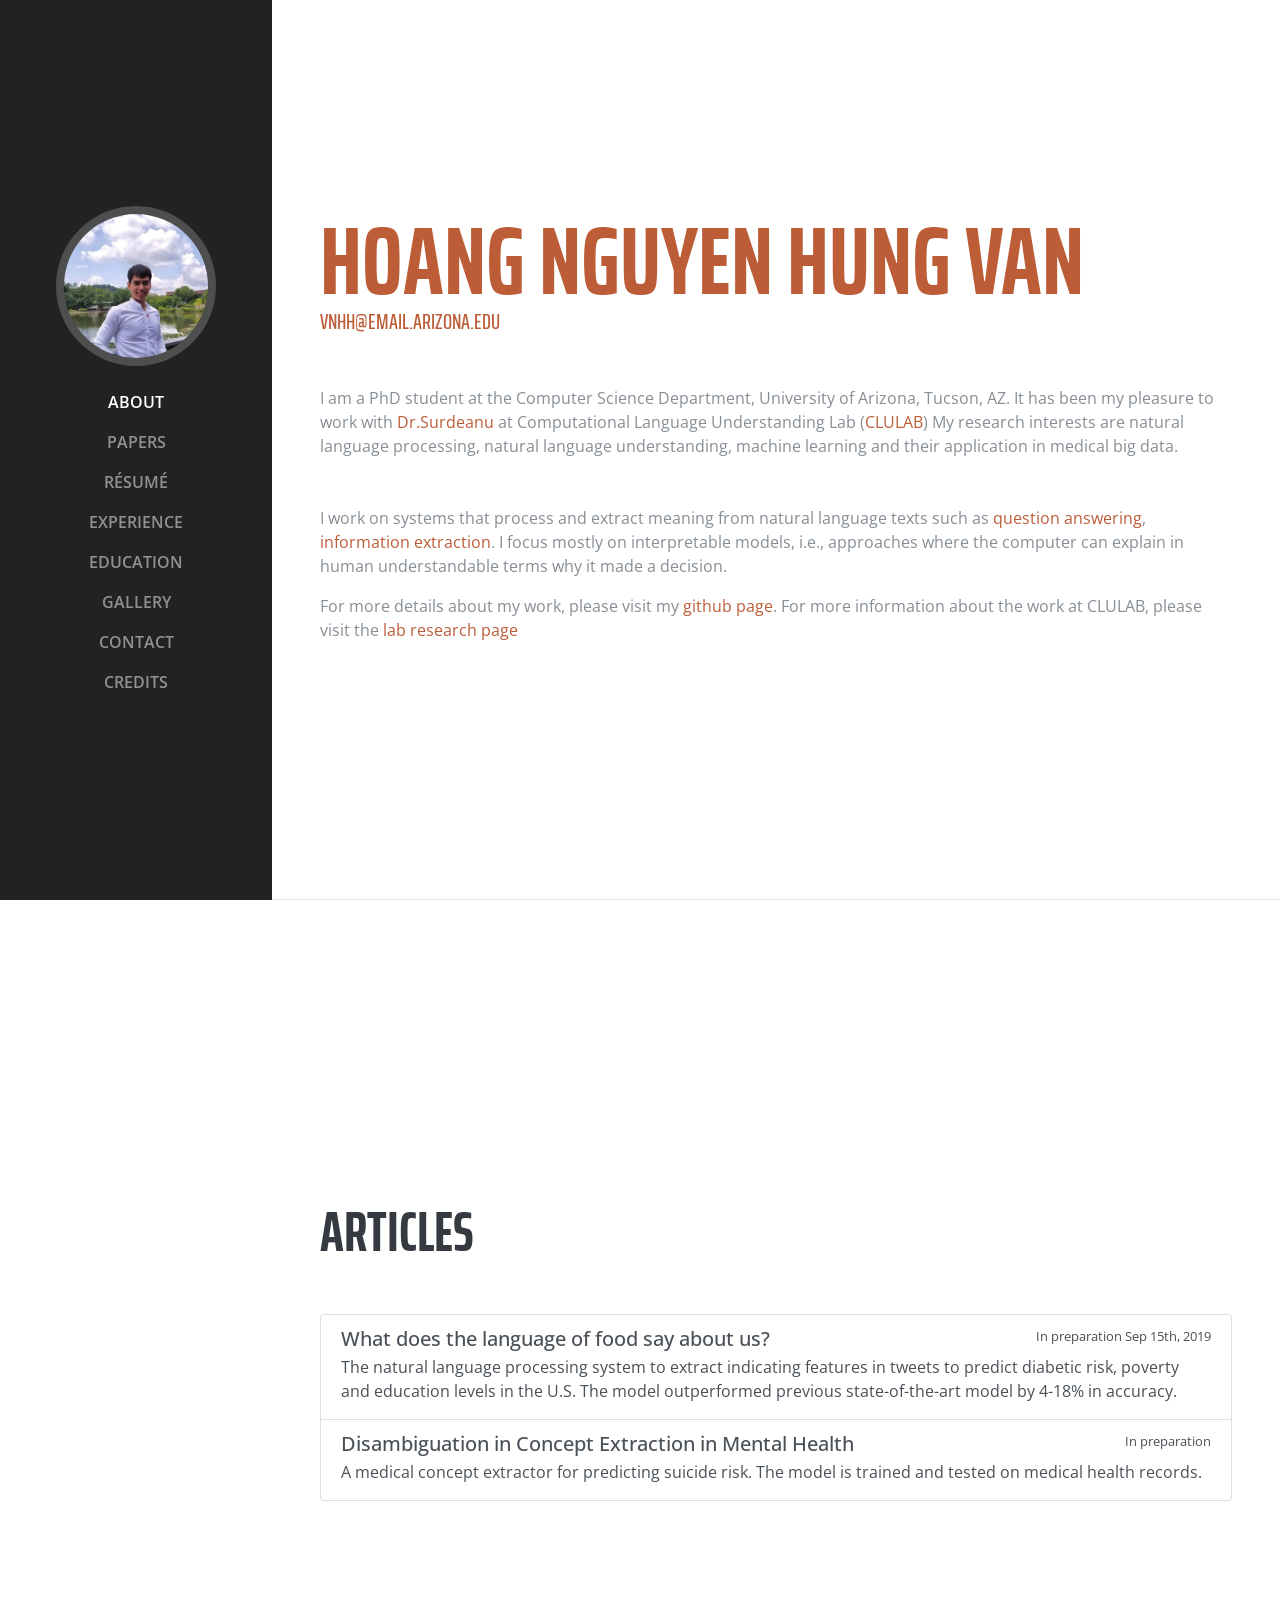
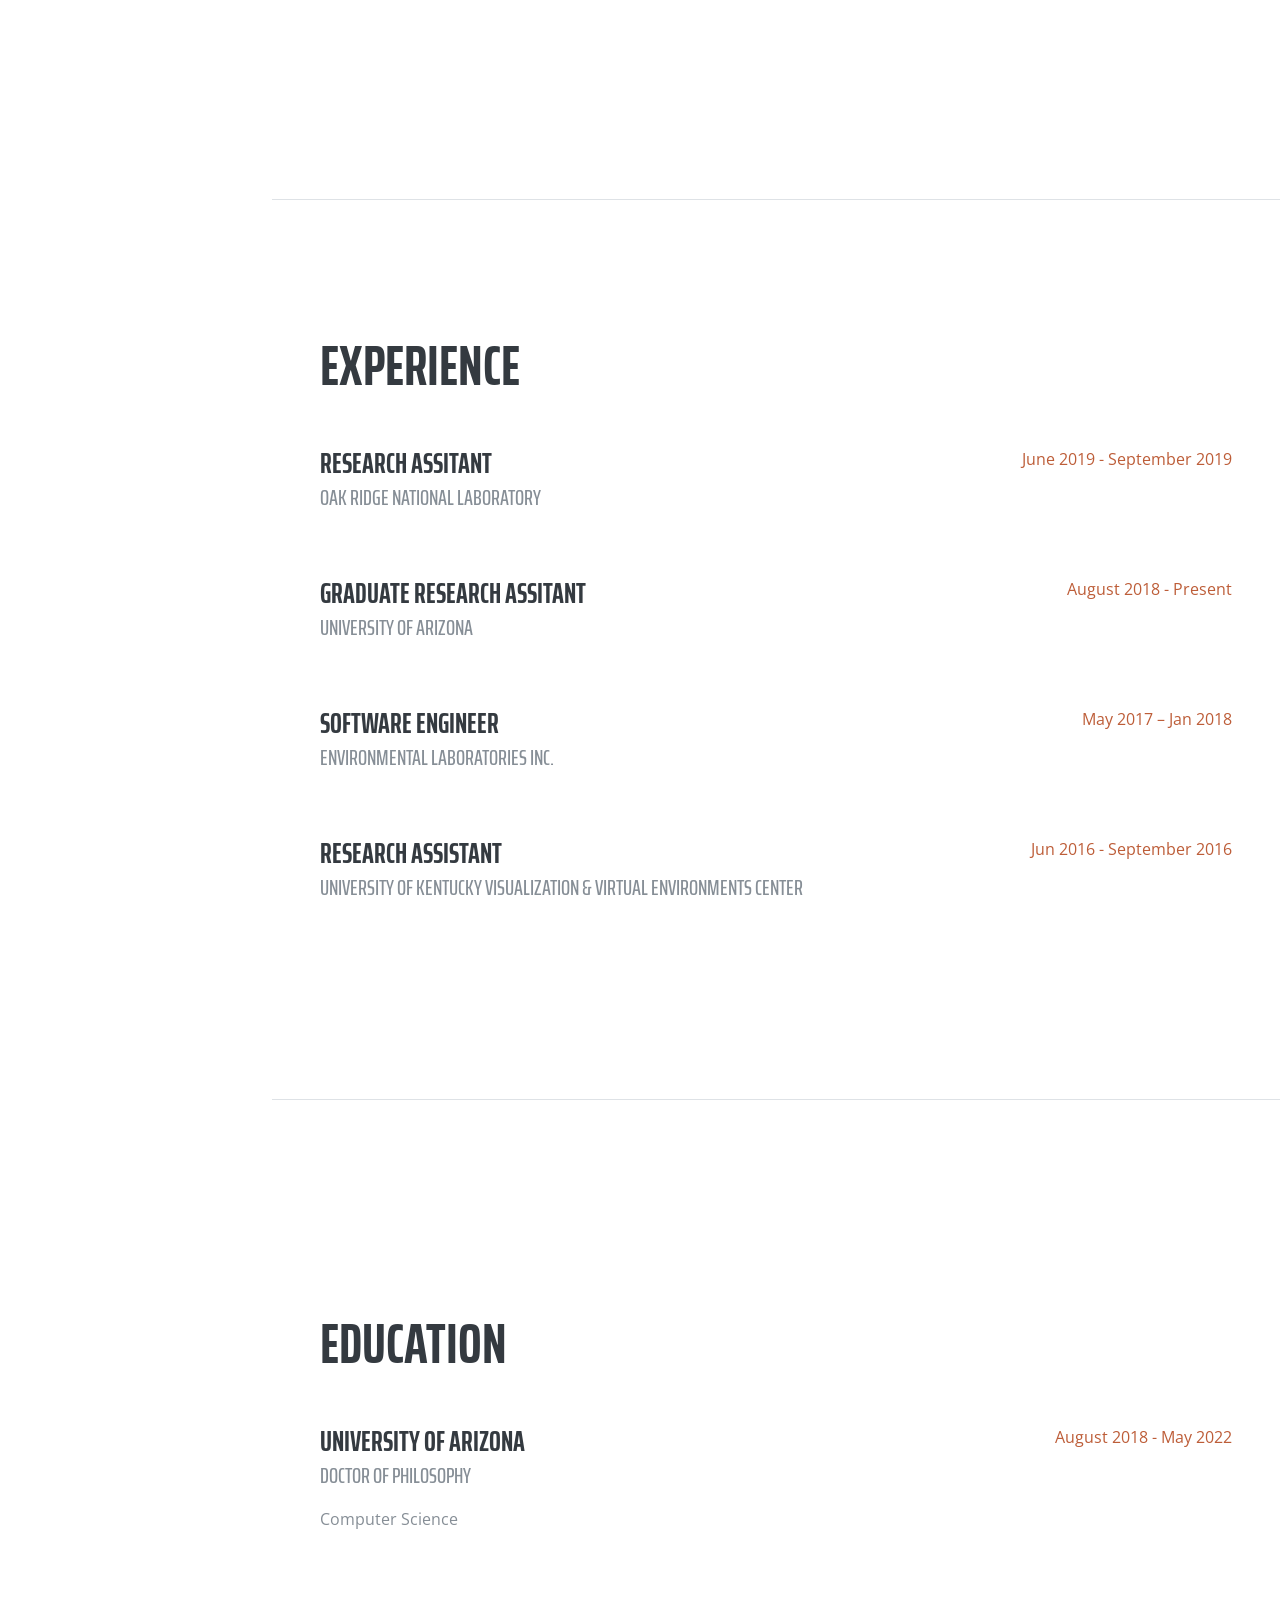
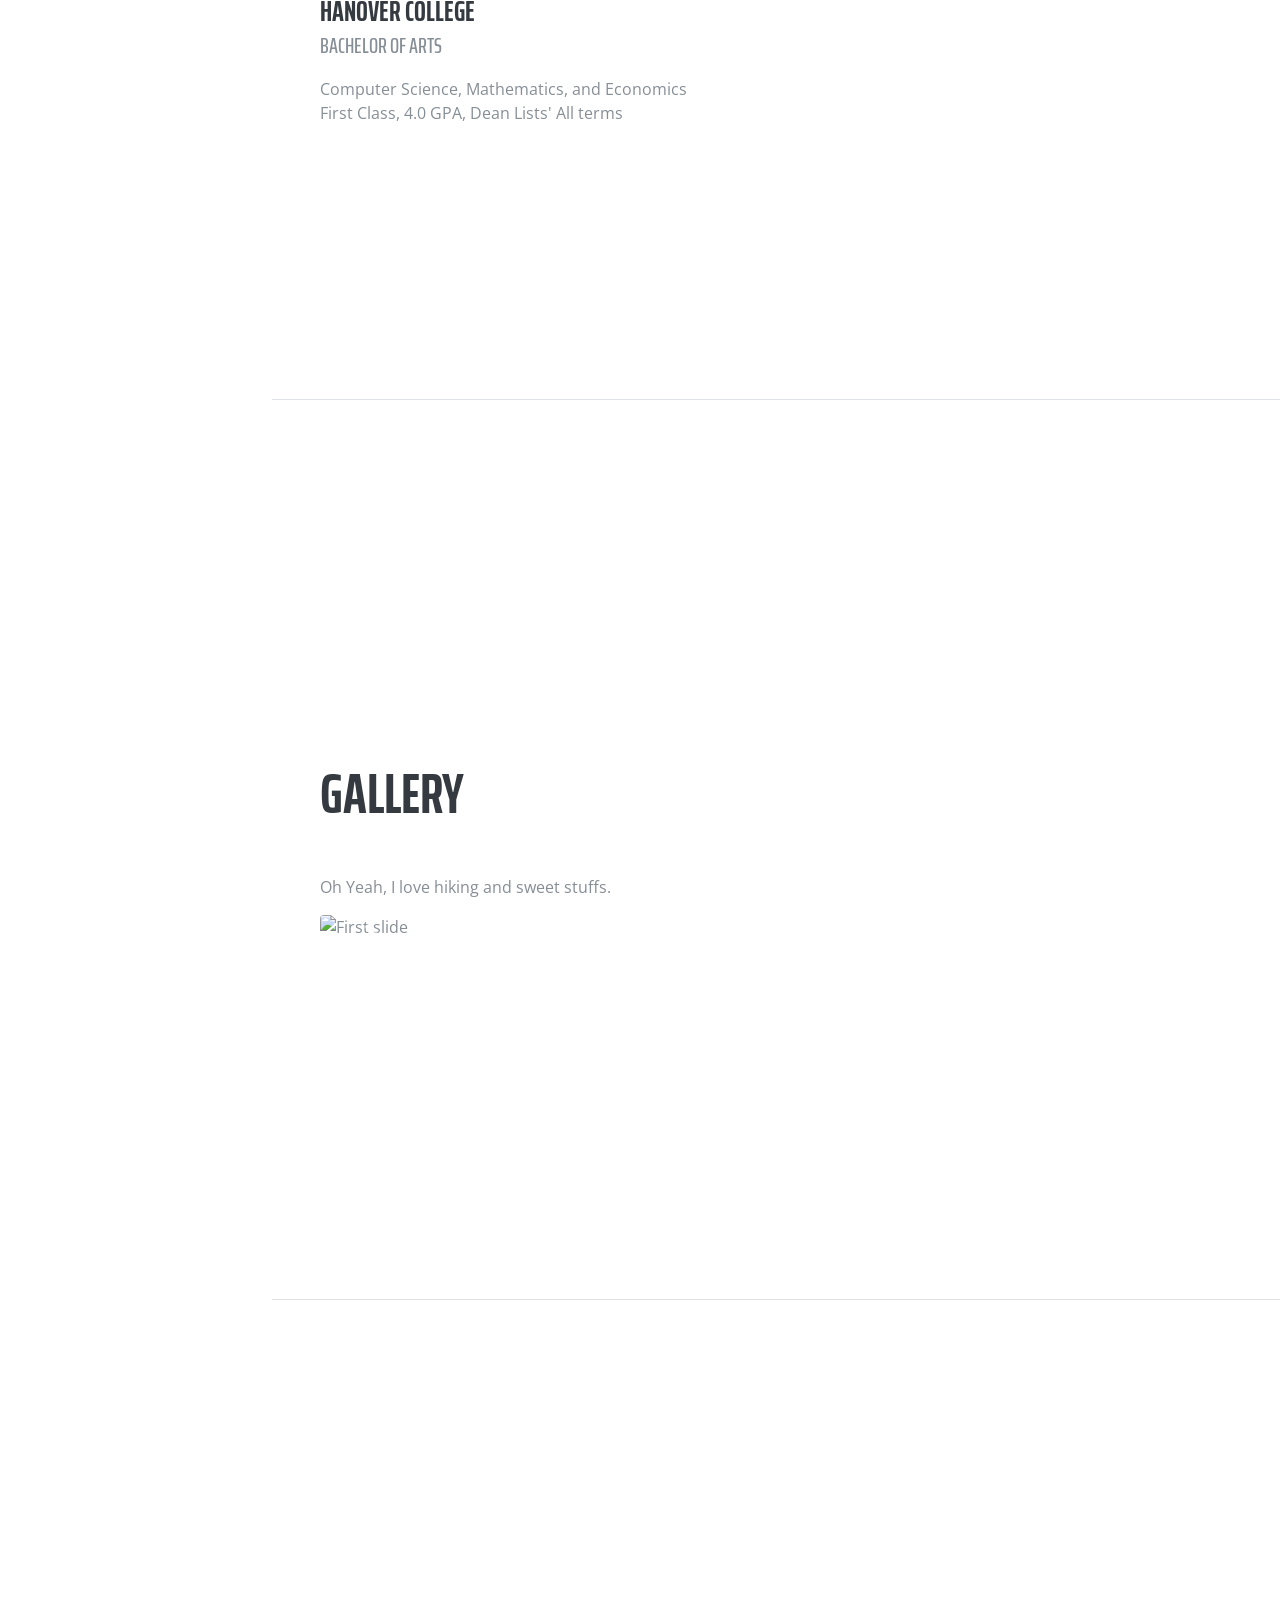
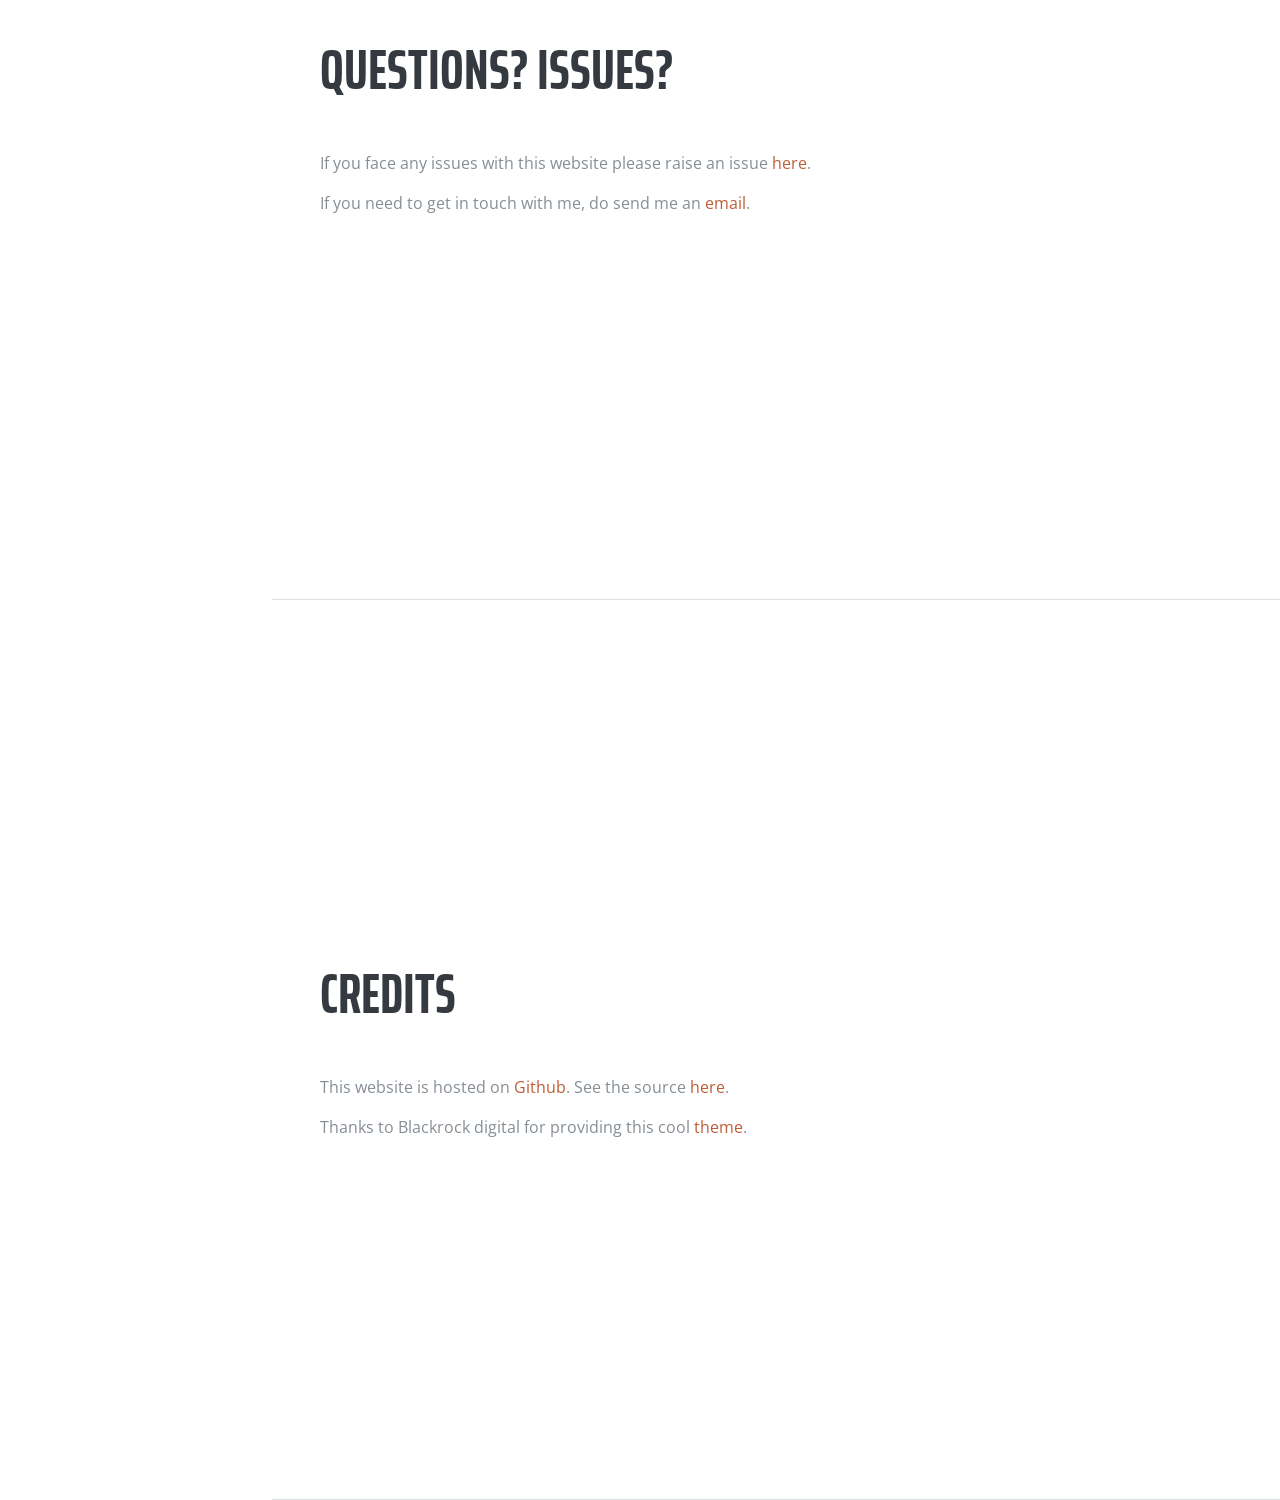
==== index.html @ 2e3d8502 "Added link to gallery foto" ====
<!DOCTYPE html>
<html lang="en">

  <head>

    <!-- Global site tag (gtag.js) - Google Analytics -->
    <script async src="https://www.googletagmanager.com/gtag/js?id=UA-115388564-1"></script>
    <script>
      window.dataLayer = window.dataLayer || [];
      function gtag(){dataLayer.push(arguments);}
      gtag('js', new Date());

      gtag('config', 'UA-115388564-1');
    </script>

    <meta charset="utf-8">
    <meta name="viewport" content="width=device-width, initial-scale=1, shrink-to-fit=no">
    <meta name="description" content="A personal website">
    <meta name="author" content="Hoang Nguyen Hung Van">

    <title>Hoang Nguyen Hung Van</title>

    <link rel="shortcut icon" type="image/x-icon" href="favicon.ico"/>
    <!-- Bootstrap core CSS -->
    <link href="vendor/bootstrap/css/bootstrap.min.css" rel="stylesheet">

    <!-- Custom fonts for this template -->
    <link href="https://fonts.googleapis.com/css?family=Saira+Extra+Condensed:100,200,300,400,500,600,700,800,900" rel="stylesheet">
    <link href="https://fonts.googleapis.com/css?family=Open+Sans:300,300i,400,400i,600,600i,700,700i,800,800i" rel="stylesheet">

    <!-- Custom styles for this template -->
    <link href="css/resume.min.css" rel="stylesheet">

    <!-- font awesome-->
    <link rel="stylesheet" href="https://use.fontawesome.com/releases/v5.6.3/css/solid.css" integrity="sha384-+0VIRx+yz1WBcCTXBkVQYIBVNEFH1eP6Zknm16roZCyeNg2maWEpk/l/KsyFKs7G" crossorigin="anonymous">
    <link rel="stylesheet" href="https://use.fontawesome.com/releases/v5.6.3/css/brands.css" integrity="sha384-1KLgFVb/gHrlDGLFPgMbeedi6tQBLcWvyNUN+YKXbD7ZFbjX6BLpMDf0PJ32XJfX" crossorigin="anonymous">
    <link rel="stylesheet" href="https://use.fontawesome.com/releases/v5.6.3/css/fontawesome.css" integrity="sha384-jLuaxTTBR42U2qJ/pm4JRouHkEDHkVqH0T1nyQXn1mZ7Snycpf6Rl25VBNthU4z0" crossorigin="anonymous">
    <!--Crisp Chat-->
    <script type="text/javascript">window.$crisp=[];window.CRISP_WEBSITE_ID="f7644dc4-bf9a-4b5c-a9d2-61f9cbeaa5db";(function(){d=document;s=d.createElement("script");s.src="https://client.crisp.chat/l.js";s.async=1;d.getElementsByTagName("head")[0].appendChild(s);})();</script>

  </head>

  <body id="page-top">

    <nav class="navbar navbar-expand-lg navbar-dark bg-primary fixed-top" id="sideNav">
      <a class="navbar-brand js-scroll-trigger" href="#page-top">
        <span class="d-block d-lg-none">Hello!</span>
        <span class="d-none d-lg-block">
          <img class="img-fluid img-profile rounded-circle mx-auto mb-2" src="img/profile.jpg" alt="">
        </span>
      </a>
      <button class="navbar-toggler" type="button" data-toggle="collapse" data-target="#navbarSupportedContent" aria-controls="navbarSupportedContent" aria-expanded="false" aria-label="Toggle navigation">
        <span class="navbar-toggler-icon"></span>
      </button>
      <div class="collapse navbar-collapse" id="navbarSupportedContent">
        <ul class="navbar-nav">
          <li class="nav-item">
            <a class="nav-link js-scroll-trigger" href="#about">About</a>
          </li>
          <li class="nav-item">
            <a class="nav-link js-scroll-trigger" href="#blog">Papers</a>
          </li>
          <li class="nav-item">
            <a class="nav-link js-scroll-trigger" href="cv/Hoang_Nguyen_Hung_Van_CV.pdf" data-toggle="tooltip" title="Download Résumé" data-placement="bottom" download>Résumé</a>
          </li>
          <li class="nav-item">
            <a class="nav-link js-scroll-trigger" href="#experience">Experience</a>
          </li>
          <li class="nav-item">
            <a class="nav-link js-scroll-trigger" href="#education">Education</a>
          </li>
          <li class="nav-item">
            <a class="nav-link js-scroll-trigger" href="#gallery">Gallery</a>
          </li>        
          <li class="nav-item">
              <a class="nav-link js-scroll-trigger" href="#questions">Contact</a>
          </li>
          <li class="nav-item">
            <a class="nav-link js-scroll-trigger" href="#credits">Credits</a>
          </li>
        </ul>
      </div>
    </nav>

    <div class="container-fluid p-0">

      <section class="resume-section p-3 p-lg-5 d-flex d-column" id="about">
        <div class="my-auto">
          <h1 class="mb-0">
            <span class="text-primary">Hoang Nguyen Hung Van</span>
          </h1>
          <div class="subheading mb-5">
            <a href="mailto:vnhh@email.arizona.edu">vnhh@email.arizona.edu</a>
          </div>
          <p class="mb-5">I am a PhD student at the Computer Science Department, University of Arizona, Tucson, AZ. It has been my pleasure to work with <a href="http://www.surdeanu.info/mihai/">Dr.Surdeanu</a> at Computational Language Understanding Lab (<a href="http://clulab.cs.arizona.edu/index.php">CLULAB</a>) My research interests are natural language processing, natural language understanding, machine learning and their application in medical big data. </p>
          I work on systems that process and extract meaning from natural language texts such as <a href="https://en.wikipedia.org/wiki/Question_answering">question answering</a>, <a href="https://en.wikipedia.org/wiki/Information_extraction">information extraction</a>. I focus mostly on interpretable models, i.e., approaches where the computer can explain in human understandable terms why it made a decision.</p>
          For more details about my work, please visit my <a href="https://github.com/vanh17">github page</a>. For more information about the work at CLULAB, please visit the <a href="http://clulab.cs.arizona.edu/">lab research page</a> </p>          
          <ul class="list-inline list-social-icons mb-0">
              <li class="list-inline-item">
                  <a href="https://www.linkedin.com/in/hoangnhvan/" data-toggle="tooltip" title="LinkedIn">
                    <span class="fa-stack fa-lg">
                      <i class="fas fa-circle fa-stack-2x"></i>
                      <i class="fab fa-linkedin fa-stack-1x fa-inverse"></i>
                    </span>
                  </a>
                </li>
                <li class="list-inline-item">
                  <a href="https://github.com/vanh17" data-toggle="tooltip" title="GitHub">
                    <span class="fa-stack fa-lg">
                      <i class="fas fa-circle fa-stack-2x"></i>
                      <i class="fab fa-github fa-stack-1x fa-inverse"></i>
                    </span>
                  </a>
                </li>
            <li class="list-inline-item">
              <a href="https://www.facebook.com/profile.php?id=100007656814870" data-toggle="tooltip" title="Facebook">
                <span class="fa-stack fa-lg">
                  <i class="fas fa-circle fa-stack-2x"></i>
                  <i class="fab fa-facebook fa-stack-1x fa-inverse"></i>
                </span>
              </a>
            </li>
            <li class="list-inline-item">
              <a href="https://twitter.com/vannghhoang" data-toggle="tooltip" title="Twitter">
                <span class="fa-stack fa-lg">
                  <i class="fas fa-circle fa-stack-2x"></i>
                  <i class="fab fa-twitter fa-stack-1x fa-inverse"></i>
                </span>
              </a>
            </li>
          </ul>
        </div>
      </section>

      <section class="resume-section p-3 p-lg-5 d-flex flex-column" id="blog">
        <div class="my-auto">
          <h2 class="mb-5">Articles</h2>
          <div class="list-group">
            <a data-toggle="tooltip" title="View Article" href="" class="list-group-item list-group-item-action flex-column align-items-start">
              <div class="d-flex w-100 justify-content-between">
                <h5 class="mb-1">What does the language of food say about us?</h5>
                <small>In preparation Sep 15th, 2019</small>
              </div>
              <p class="mb-1">The natural language processing system to extract indicating features in tweets to predict diabetic risk, poverty and education levels in the U.S. The model outperformed previous state-of-the-art model by 4-18% in accuracy.</p>
            </a>
            <a data-toggle="tooltip" title="View Article" href="" class="list-group-item list-group-item-action flex-column align-items-start">
              <div class="d-flex w-100 justify-content-between">
                <h5 class="mb-1">Disambiguation in Concept Extraction in Mental Health</h5>
                <small>In preparation</small>
              </div>
              <p class="mb-1">A medical concept extractor for predicting suicide risk. The model is trained and tested on medical health records.</p>
            </a>
          </div>
        </div>
      </section>

      <section class="resume-section p-3 p-lg-5 d-flex flex-column" id="experience">
        <div class="my-auto">
          <h2 class="mb-5">Experience</h2>

          <div class="resume-item d-flex flex-column flex-md-row mb-5">
            <div class="resume-content mr-auto">
              <h3 class="mb-0">Research Assitant</h3>
              <div class="subheading mb-3">Oak Ridge National Laboratory
                  <p>
                      <a href="https://www.ornl.gov/" data-toggle="tooltip" title="Oak Ridge National Laboratory" data-placement="bottom">
                        <i class="fas fa-external-link-alt" aria-hidden="true"></i>
                    </a>
                  </p>
              </div>
            </div>
            <div class="resume-date text-md-right">
              <span class="text-primary">June 2019 - September 2019</span>
            </div>
          </div>

          <div class="resume-item d-flex flex-column flex-md-row mb-5">
            <div class="resume-content mr-auto">
              <h3 class="mb-0">Graduate Research Assitant</h3>
              <div class="subheading mb-3">University of Arizona
                  <p>
                      <a href="https://www.cs.arizona.edu/" data-toggle="tooltip" title="University of Arizona - Computer Science" data-placement="bottom">
                        <i class="fas fa-external-link-alt" aria-hidden="true"></i>
                    </a>
                  </p>
              </div>
            </div>
            <div class="resume-date text-md-right">
              <span class="text-primary">August 2018 - Present</span>
            </div>
          </div>

          <div class="resume-item d-flex flex-column flex-md-row mb-5">
            <div class="resume-content mr-auto">
              <h3 class="mb-0">Software Engineer</h3>
              <div class="subheading mb-3">Environmental Laboratories Inc.
                  <p>
                      <a href="http://www.envirolabsinc.com/" data-toggle="tooltip" title="envirolabsinc.com" data-placement="bottom">
                        <i class="fas fa-external-link-alt" aria-hidden="true"></i>
                    </a>
                  </p>
              </div>
            </div>
            <div class="resume-date text-md-right">
              <span class="text-primary">May 2017 – Jan 2018</span>
            </div>
          </div>

          <div class="resume-item d-flex flex-column flex-md-row mb-5">
            <div class="resume-content mr-auto">
              <h3 class="mb-0">Research Assistant</h3>
              <div class="subheading mb-3">University of Kentucky Visualization & Virtual Environments Center        
              <p>
                  <a href="https://www.facebook.com/yoyoaerosapce/" data-toggle="tooltip" title="Yoyo Aerospace Facebook" data-placement="bottom">
                      <i class="fas fa-external-link-alt" aria-hidden="true"></i>
                  </a>
              </p>
            </div>
            </div>
            <div class="resume-date text-md-right">
              <span class="text-primary">Jun 2016 - September 2016</span>
            </div>
          </div>

        </div>

      </section>

      <section class="resume-section p-3 p-lg-5 d-flex flex-column" id="education">
        <div class="my-auto">
          <h2 class="mb-5">Education</h2>

          <div class="resume-item d-flex flex-column flex-md-row mb-5">
            <div class="resume-content mr-auto">
              <h3 class="mb-0">University of Arizona</h3>
              <div class="subheading mb-3">Doctor of Philosophy</div>
              <div>Computer Science</div>
              <p></p>
              <p>
                  <a href="https://www.cs.arizona.edu/" data-toggle="tooltip"  data-placement="bottom" title="University of Arizona - Computer Science">
                      <i class="fas fa-external-link-alt" aria-hidden="true"></i>
                  </a>
              </p>            
            </div>
            <div class="resume-date text-md-right">
              <span class="text-primary">August 2018 - May 2022</span>
            </div>
          </div>

          <div class="resume-item d-flex flex-column flex-md-row mb-5">
            <div class="resume-content mr-auto">
              <h3 class="mb-0">Hanover College</h3>
              <div class="subheading mb-3">Bachelor of Arts</div>
              <div>Computer Science, Mathematics, and Economics</div>
              <p>First Class, 4.0 GPA, Dean Lists' All terms</p>
              <p>
                  <a href="https://www.hanover.edu/" data-toggle="tooltip"  data-placement="bottom" title="Computer Science, Mathematics, Economics Hanover College">
                      <i class="fas fa-external-link-alt" aria-hidden="true"></i>
                  </a>
              </p>            
            </div>
            <div class="resume-date text-md-right">
            </div>
          </div>

        </div>
      </section>

      <section class="resume-section p-3 p-lg-5 d-flex flex-column" id="gallery">
        <div class="my-auto">
          <h2 class="mb-5">Gallery</h2>
          <p>Oh Yeah, I love hiking and sweet stuffs.</p>
          <div id="carouselExampleIndicators" class="carousel slide" data-ride="carousel" style="width:75%">
            <ol class="carousel-indicators">
              <li data-target="#carouselExampleIndicators" data-slide-to="0" class="active"></li>
              <li data-target="#carouselExampleIndicators" data-slide-to="1"></li>
              <li data-target="#carouselExampleIndicators" data-slide-to="2"></li>
              <li data-target="#carouselExampleIndicators" data-slide-to="3"></li>
              <li data-target="#carouselExampleIndicators" data-slide-to="4"></li>
            </ol>
            <div class="carousel-inner">
              <div class="carousel-item active">
                <img class="image-gallery rounded d-block" src="img/hikes/smoky_1.jpg" alt="First slide">
                <div class="carousel-caption d-none d-md-block">
                  <h5>Smoky Mountain, TN - Jun 2019</h5>
                </div>
              </div>
              <div class="carousel-item">
                <img class="image-gallery rounded d-block" src="img/hikes/smoky_2.jpg" alt="Second slide">
                <div class="carousel-caption d-none d-md-block">
                  <h5>Smoky Mountain, TN - Jun 2019</h5>
                </div>
              </div>
              <div class="carousel-item">
                <img class="image-gallery rounded d-block" src="img/hikes/smoky_3.jpg" alt="Third slide">
                <div class="carousel-caption d-none d-md-block">
                  <h5>Smoky Mountain, TN - Jun 2019</h5>
                </div>
              </div>
              <div class="carousel-item">
                <img class="image-gallery rounded d-block" src="img/hikes/smoky_4.jpg" alt="First slide">
                <div class="carousel-caption d-none d-md-block">
                  <h5>Smoky Mountain, TN - July 2019</h5>
                </div>
              </div>
              <div class="carousel-item">
                <img class="image-gallery rounded d-block" src="img/hikes/sf.jpg" alt="Second slide">
                <div class="carousel-caption d-none d-md-block">
                <h5>I also prefer to take Ferry to SF instead of BART</h5>
                </div>
              </div>
            <a class="carousel-control-prev" href="#carouselExampleIndicators" role="button" data-slide="prev">
              <span class="carousel-control-prev-icon" aria-hidden="true"></span>
              <span class="sr-only">Previous</span>
            </a>
            <a class="carousel-control-next" href="#carouselExampleIndicators" role="button" data-slide="next">
              <span class="carousel-control-next-icon" aria-hidden="true"></span>
              <span class="sr-only">Next</span>
            </a>
          </div>
        </div>
      </section>

      <section class="resume-section p-3 p-lg-5 d-flex flex-column" id="questions">
          <div class="my-auto">
            <h2 class="mb-5">Questions? Issues?</h2>
            <p>If you face any issues with this website please raise an issue <a href="hhttps://github.com/vanh17/vanh17.github.io/issues" data-toggle="tooltip" title="GitHub Issue Tracker">here</a>.</p>
            <p class="mb-5">If you need to get in touch with me, do send me an <a href="mailto:vnhh@email.arizona.edu" data-toggle="tooltip" title="vnhh@email.arizona.edu">email</a>.</p>
          </div>
        </section>

      <section class="resume-section p-3 p-lg-5 d-flex flex-column" id="credits">
        <div class="my-auto">
          <h2 class="mb-5">Credits</h2>
          <p>This website is hosted on <a href="https://pages.github.com/" data-toggle="tooltip" title="GitHub Pages">Github</a>. See the source <a href="https://github.com/vanh17/vanh17.github.io" data-toggle="tooltip" title="Source Code">here</a>.</p>
          <p class="mb-0">Thanks to Blackrock digital for providing this cool <a href="https://blackrockdigital.github.io/startbootstrap-resume/" data-toggle="tooltip" title="BlackRock Demo">theme</a>.</p>
        </div>
      </section>
    </div>

    <!-- Bootstrap core JavaScript -->
    <script src="vendor/jquery/jquery.min.js"></script>
    <script src="vendor/bootstrap/js/bootstrap.bundle.min.js"></script>

    <!-- Plugin JavaScript -->
    <script src="vendor/jquery-easing/jquery.easing.min.js"></script>

    <!-- Custom scripts for this template -->
    <script src="js/resume.min.js"></script>

  </body>

</html>
---- css/resume.min.css ----
/*!
 * Start Bootstrap - Resume v4.0.0-beta.2 (https://startbootstrap.com/template-overviews/resume)
 * Copyright 2013-2017 Start Bootstrap
 * Licensed under MIT (https://github.com/BlackrockDigital/startbootstrap-resume/blob/master/LICENSE)
 */body{font-family:'Open Sans',serif;padding-top:54px;color:#868e96}@media (min-width:992px){body{padding-top:0;padding-left:17rem}}h1,h2,h3,h4,h6{font-family:'Saira Extra Condensed',serif;font-weight:700;text-transform:uppercase;color:#343a40}h1{font-size:6rem;line-height:5.5rem}h2{font-size:3.5rem}.subheading{text-transform:uppercase;font-weight:500;font-family:'Saira Extra Condensed',serif;font-size:1.35rem}.list-social-icons a{color:#495057}.list-social-icons a:hover{color:#bd5d38}.list-social-icons a .fa-lg{font-size:1.75rem}.list-icons{font-size:3rem}.list-icons .list-inline-item i:hover{color:#bd5d38}#sideNav .navbar-nav .nav-item .nav-link{font-weight:600;text-transform:uppercase}@media (min-width:992px){#sideNav{text-align:center;position:fixed;top:0;left:0;display:flex;flex-direction:column;width:17rem;height:100vh}#sideNav .navbar-brand{display:flex;margin:auto auto 0;padding:.5rem}#sideNav .navbar-brand .img-profile{max-width:10rem;max-height:10rem;border:.5rem solid rgba(255,255,255,.2)}#sideNav .navbar-collapse{display:flex;align-items:flex-start;flex-grow:0;width:100%;margin-bottom:auto}#sideNav .navbar-collapse .navbar-nav{flex-direction:column;width:100%}#sideNav .navbar-collapse .navbar-nav .nav-item{display:block}#sideNav .navbar-collapse .navbar-nav .nav-item .nav-link{display:block}}section.resume-section{border-bottom:1px solid #dee2e6;padding-top:5rem!important;padding-bottom:5rem!important}section.resume-section .resume-item .resume-date{min-width:none}@media (min-width:768px){section.resume-section{min-height:100vh}section.resume-section .resume-item .resume-date{min-width:18rem}}@media (min-width:992px){section.resume-section{padding-top:3rem!important;padding-bottom:3rem!important}}.bg-primary{background-color:#222!important}.text-primary{color:#bd5d38!important}a{color:#bd5d38}a:active,a:focus,a:hover{color:#824027}.image-gallery{height:100%;width:100%}
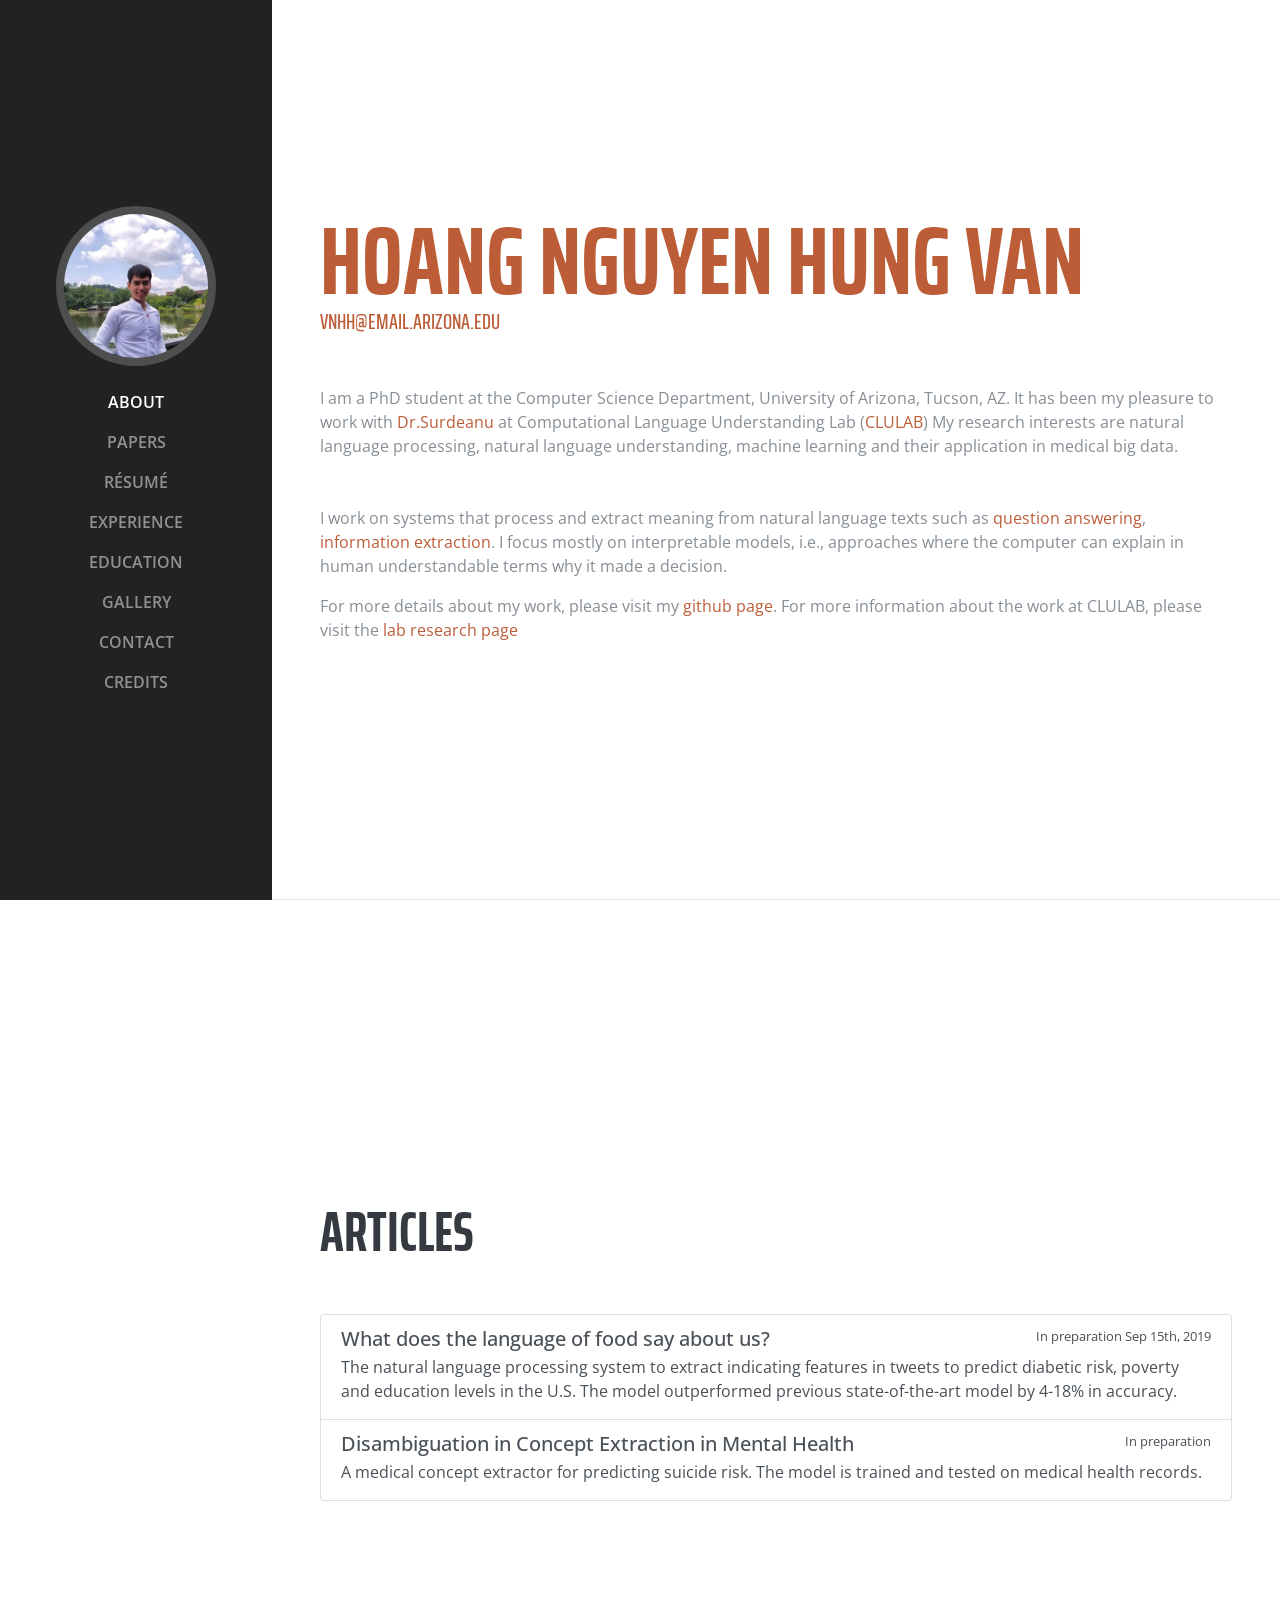
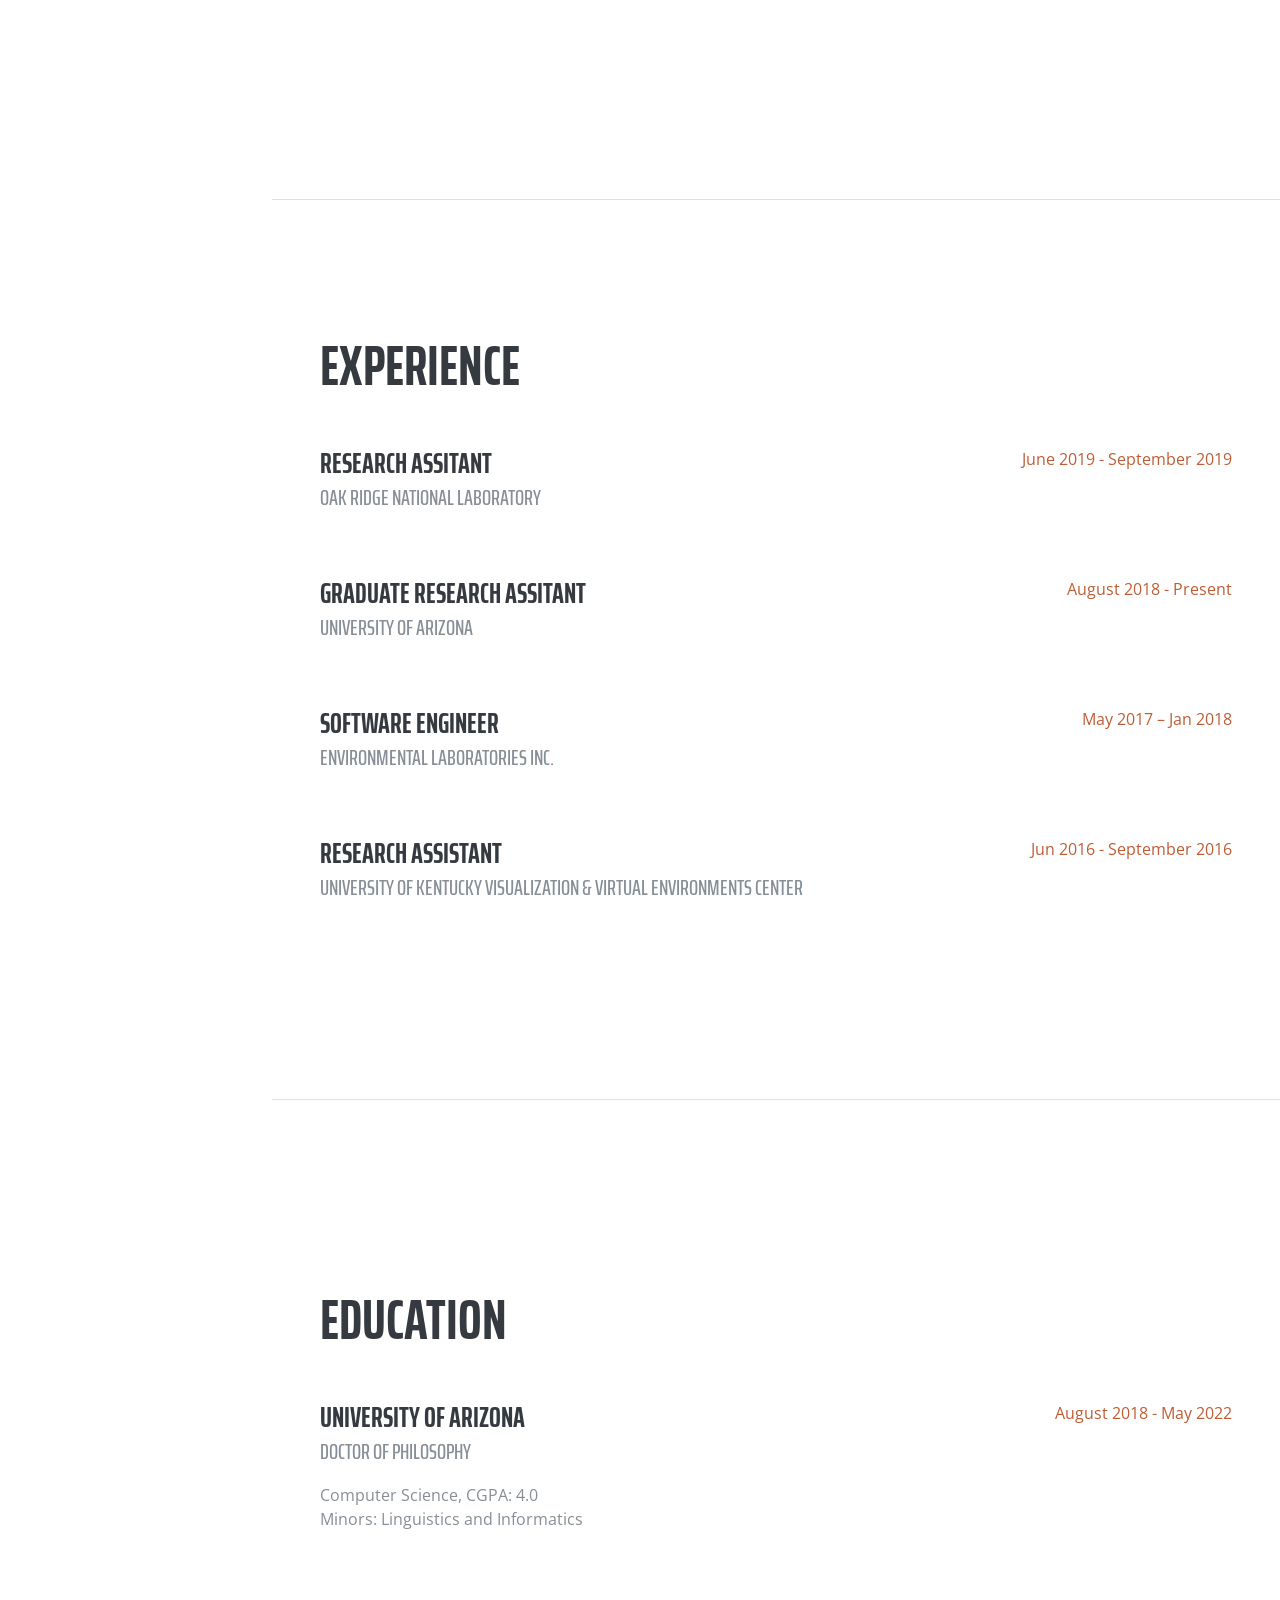
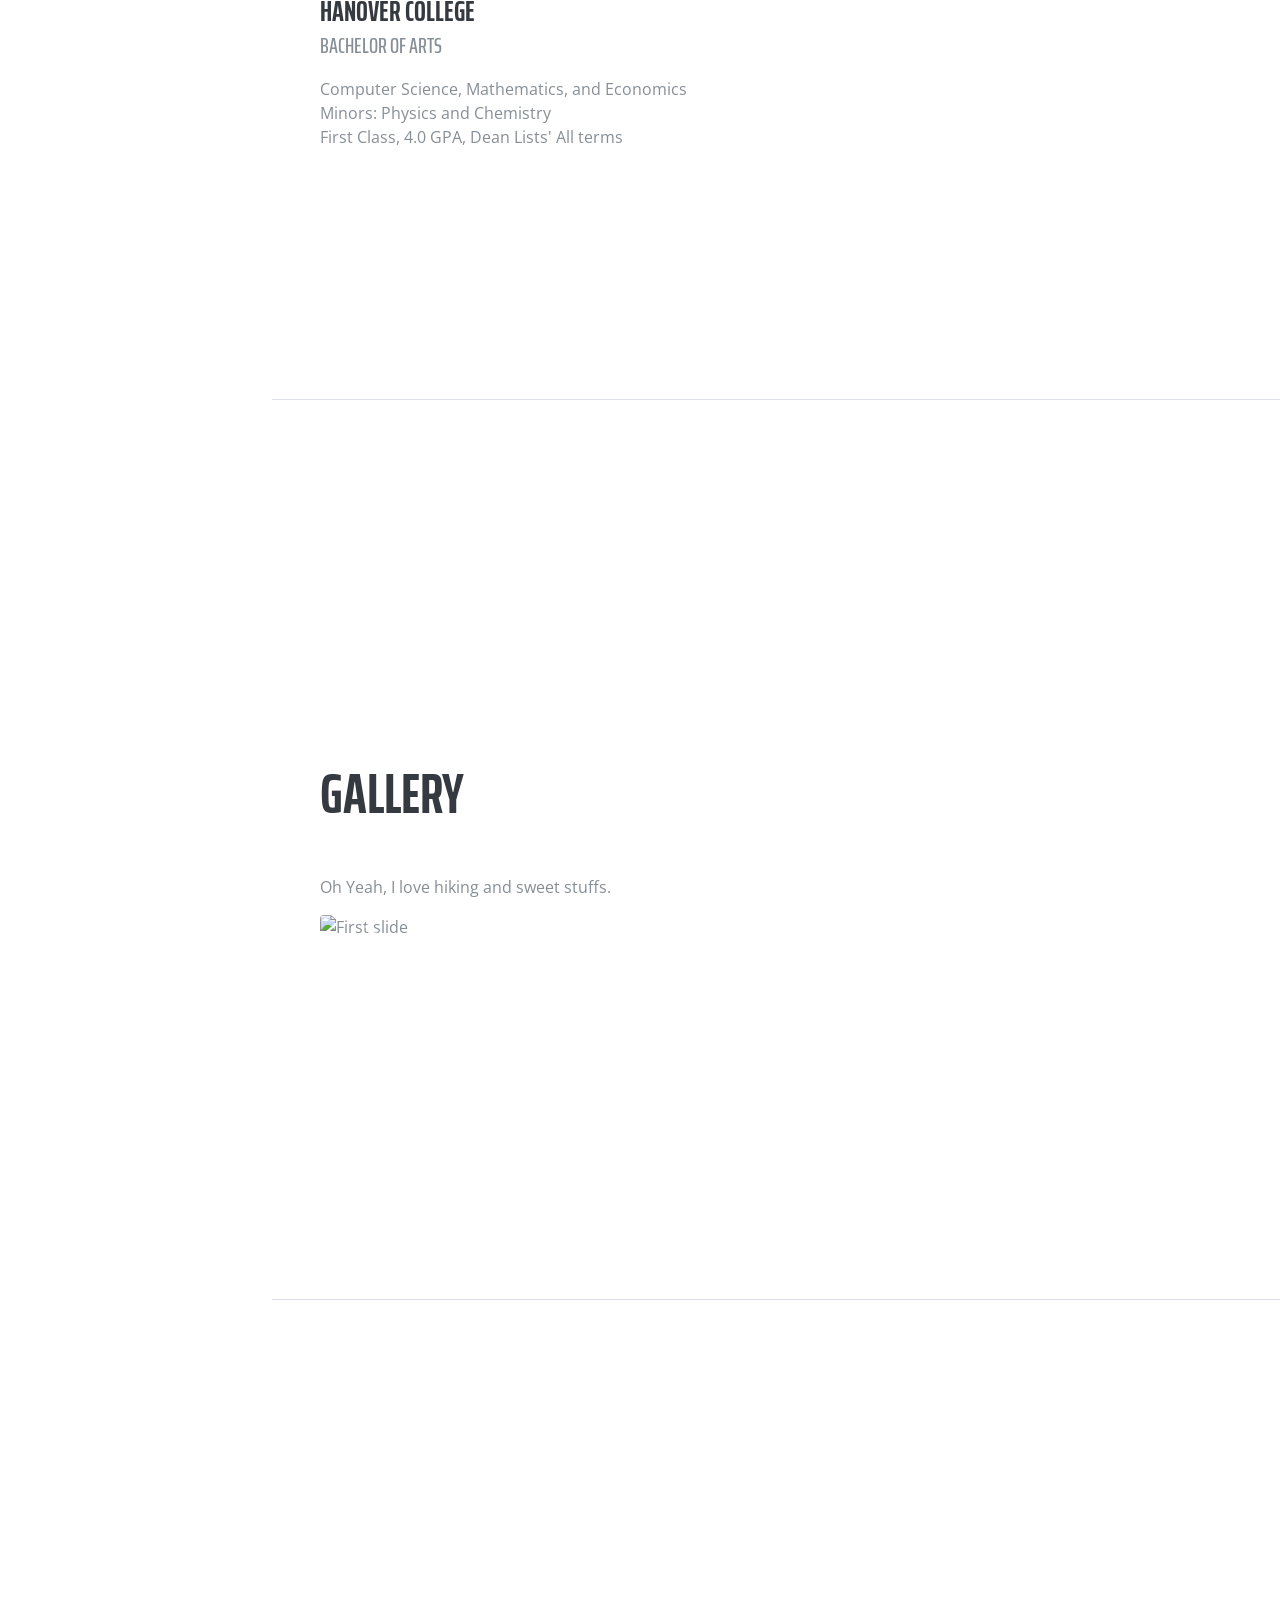
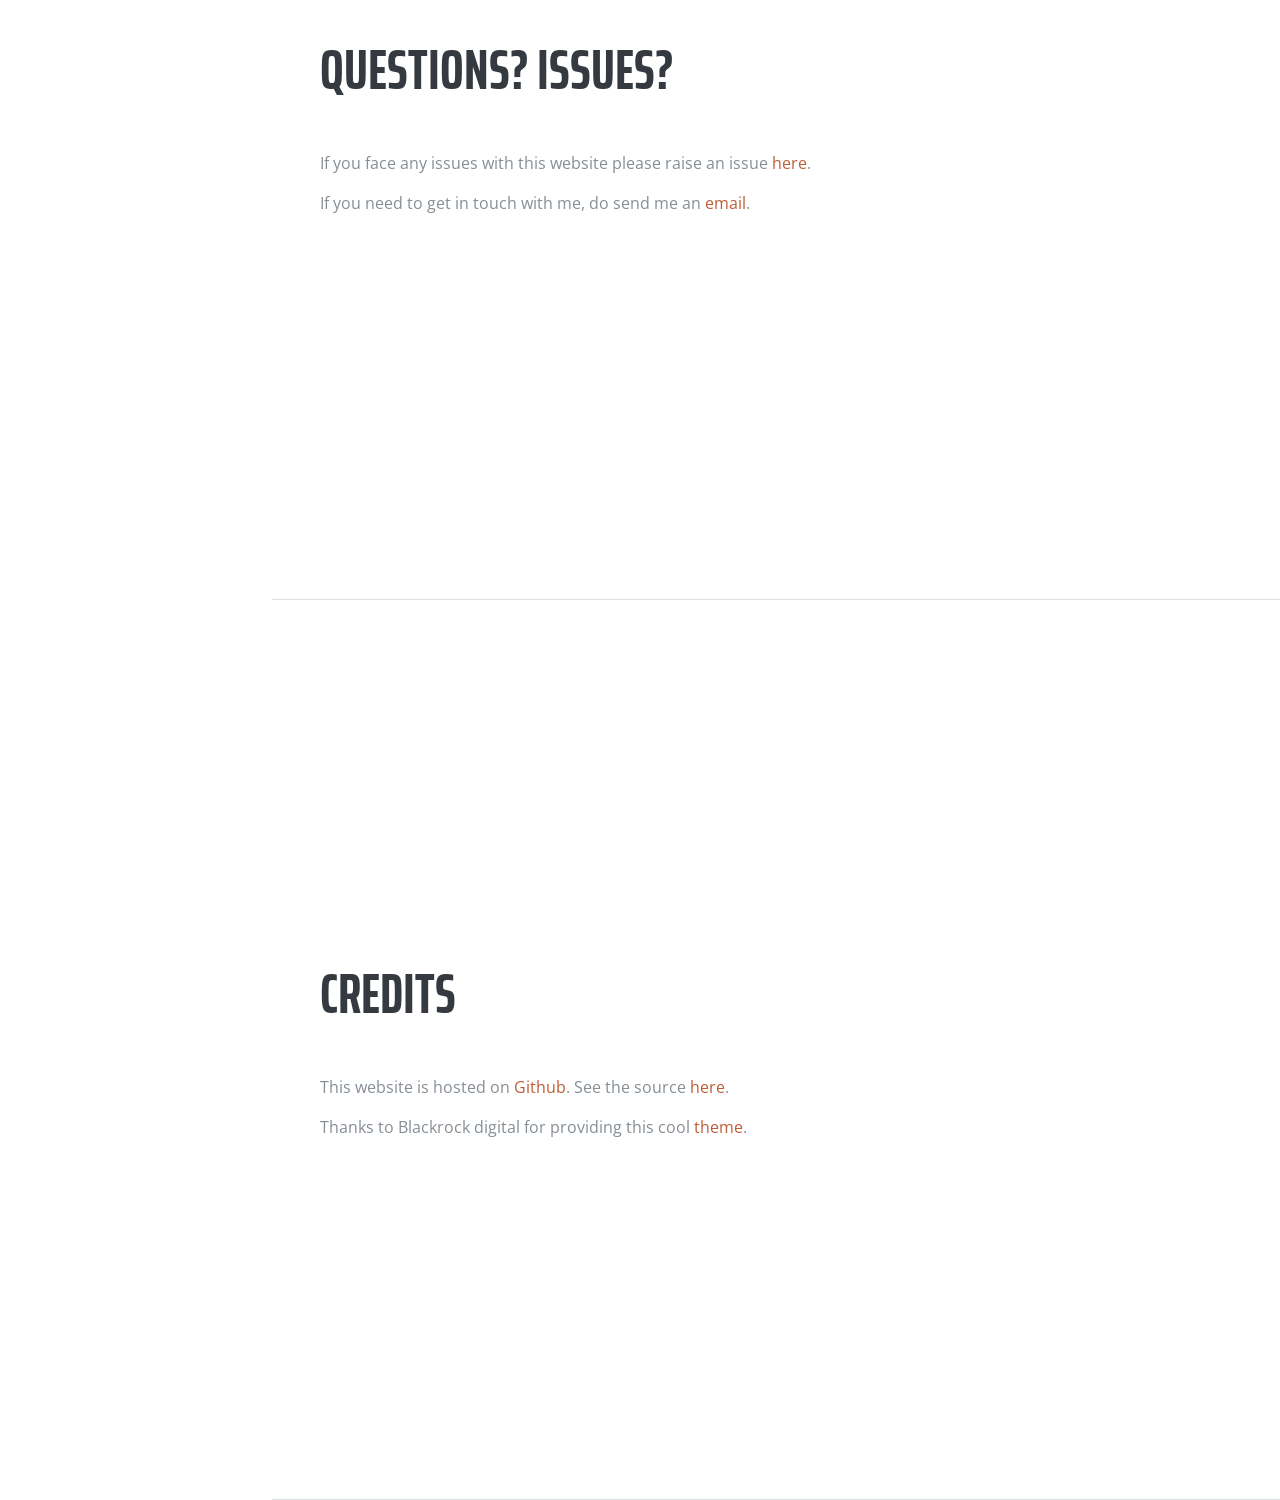
==== commit 5a70bd1f: "Fixed the url to pics in gallery" ====
--- a/index.html
+++ b/index.html
@@ -234,7 +234,8 @@
             <div class="resume-content mr-auto">
               <h3 class="mb-0">University of Arizona</h3>
               <div class="subheading mb-3">Doctor of Philosophy</div>
-              <div>Computer Science</div>
+              <div>Computer Science, CGPA: 4.0</div>
+              <div>Minors: Linguistics and Informatics</div>
               <p></p>
               <p>
                   <a href="https://www.cs.arizona.edu/" data-toggle="tooltip"  data-placement="bottom" title="University of Arizona - Computer Science">
@@ -252,6 +253,7 @@
               <h3 class="mb-0">Hanover College</h3>
               <div class="subheading mb-3">Bachelor of Arts</div>
               <div>Computer Science, Mathematics, and Economics</div>
+              <div>Minors: Physics and Chemistry</div>
               <p>First Class, 4.0 GPA, Dean Lists' All terms</p>
               <p>
                   <a href="https://www.hanover.edu/" data-toggle="tooltip"  data-placement="bottom" title="Computer Science, Mathematics, Economics Hanover College">
@@ -280,19 +282,19 @@
             </ol>
             <div class="carousel-inner">
               <div class="carousel-item active">
-                <img class="image-gallery rounded d-block" src="img/hikes/smoky_1.jpg" alt="First slide">
+                <img class="image-gallery rounded d-block" src="img/hikes/smoky_1.JPG" alt="First slide">
                 <div class="carousel-caption d-none d-md-block">
                   <h5>Smoky Mountain, TN - Jun 2019</h5>
                 </div>
               </div>
               <div class="carousel-item">
-                <img class="image-gallery rounded d-block" src="img/hikes/smoky_2.jpg" alt="Second slide">
+                <img class="image-gallery rounded d-block" src="img/hikes/smoky_2.JPG" alt="Second slide">
                 <div class="carousel-caption d-none d-md-block">
                   <h5>Smoky Mountain, TN - Jun 2019</h5>
                 </div>
               </div>
               <div class="carousel-item">
-                <img class="image-gallery rounded d-block" src="img/hikes/smoky_3.jpg" alt="Third slide">
+                <img class="image-gallery rounded d-block" src="img/hikes/smoky_3.JPG" alt="Third slide">
                 <div class="carousel-caption d-none d-md-block">
                   <h5>Smoky Mountain, TN - Jun 2019</h5>
                 </div>
@@ -304,7 +306,7 @@
                 </div>
               </div>
               <div class="carousel-item">
-                <img class="image-gallery rounded d-block" src="img/hikes/sf.jpg" alt="Second slide">
+                <img class="image-gallery rounded d-block" src="img/hikes/sf.JPG" alt="Second slide">
                 <div class="carousel-caption d-none d-md-block">
                 <h5>I also prefer to take Ferry to SF instead of BART</h5>
                 </div>
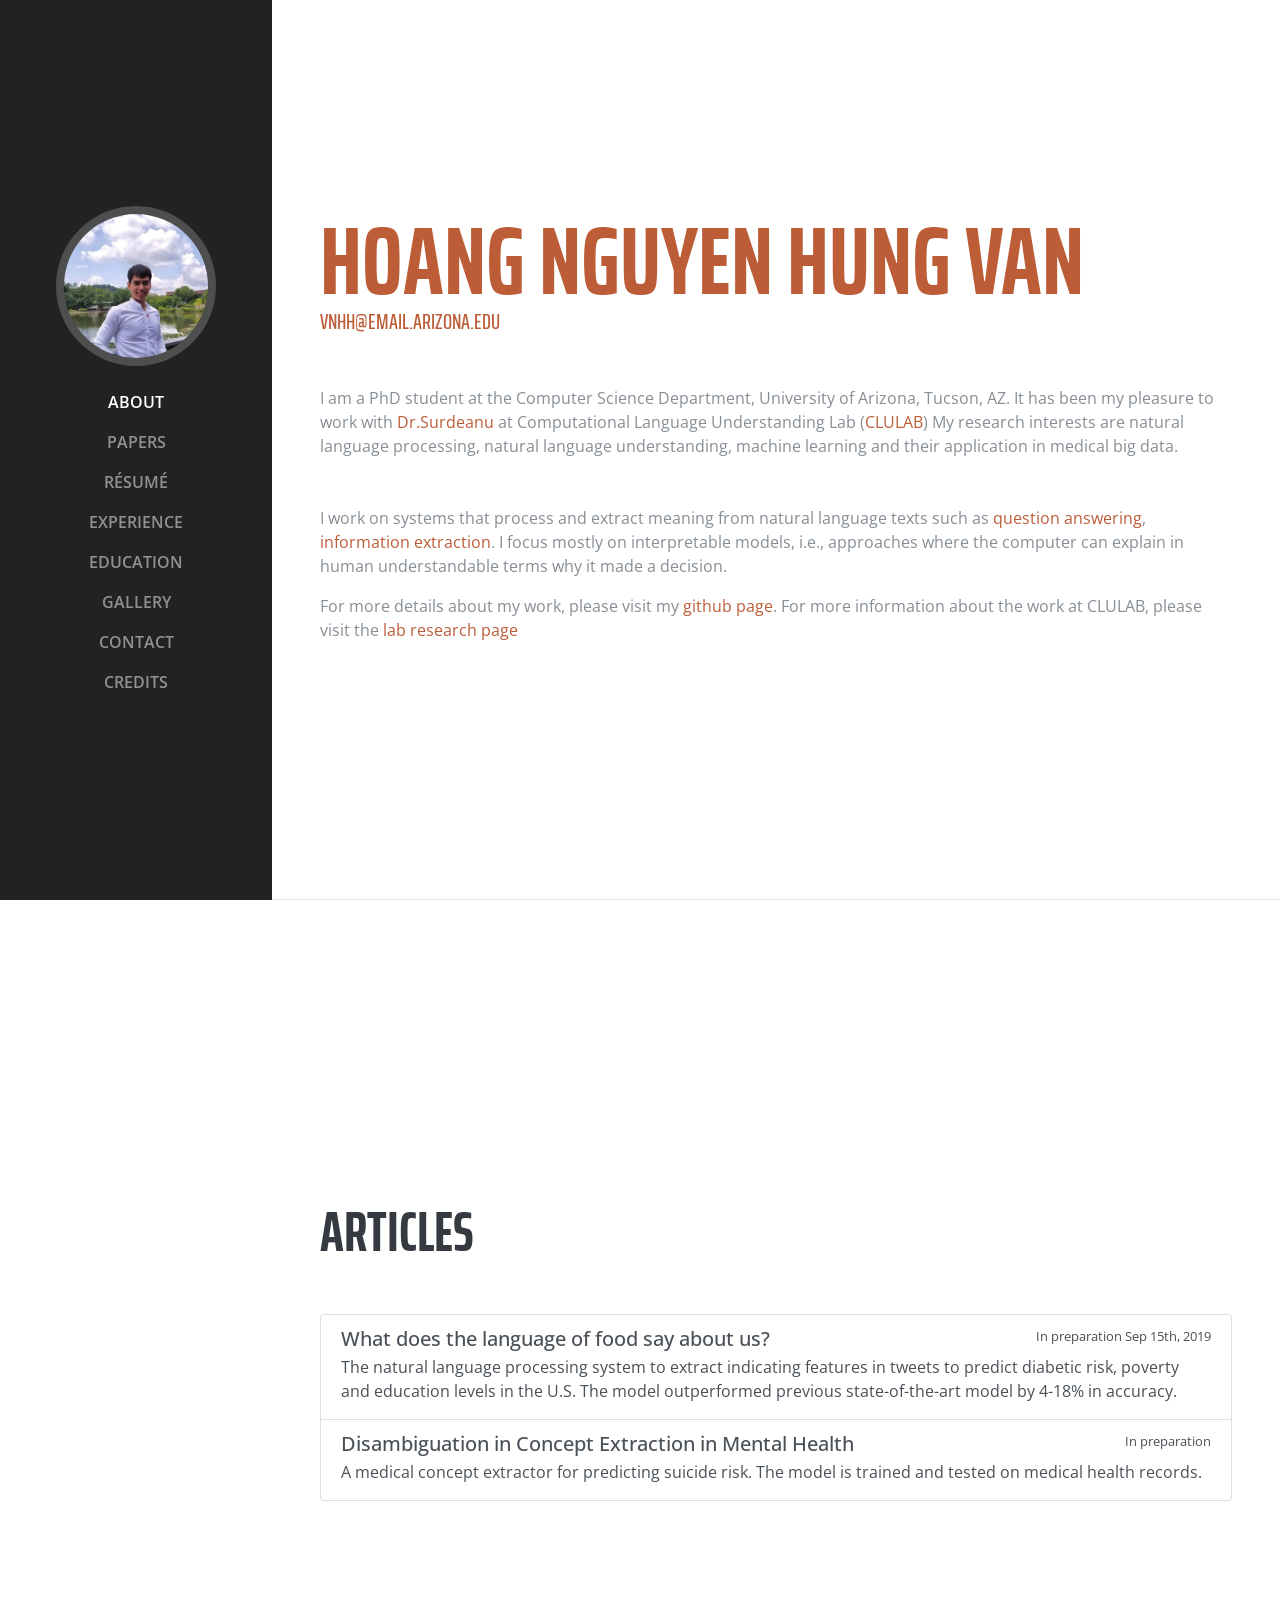
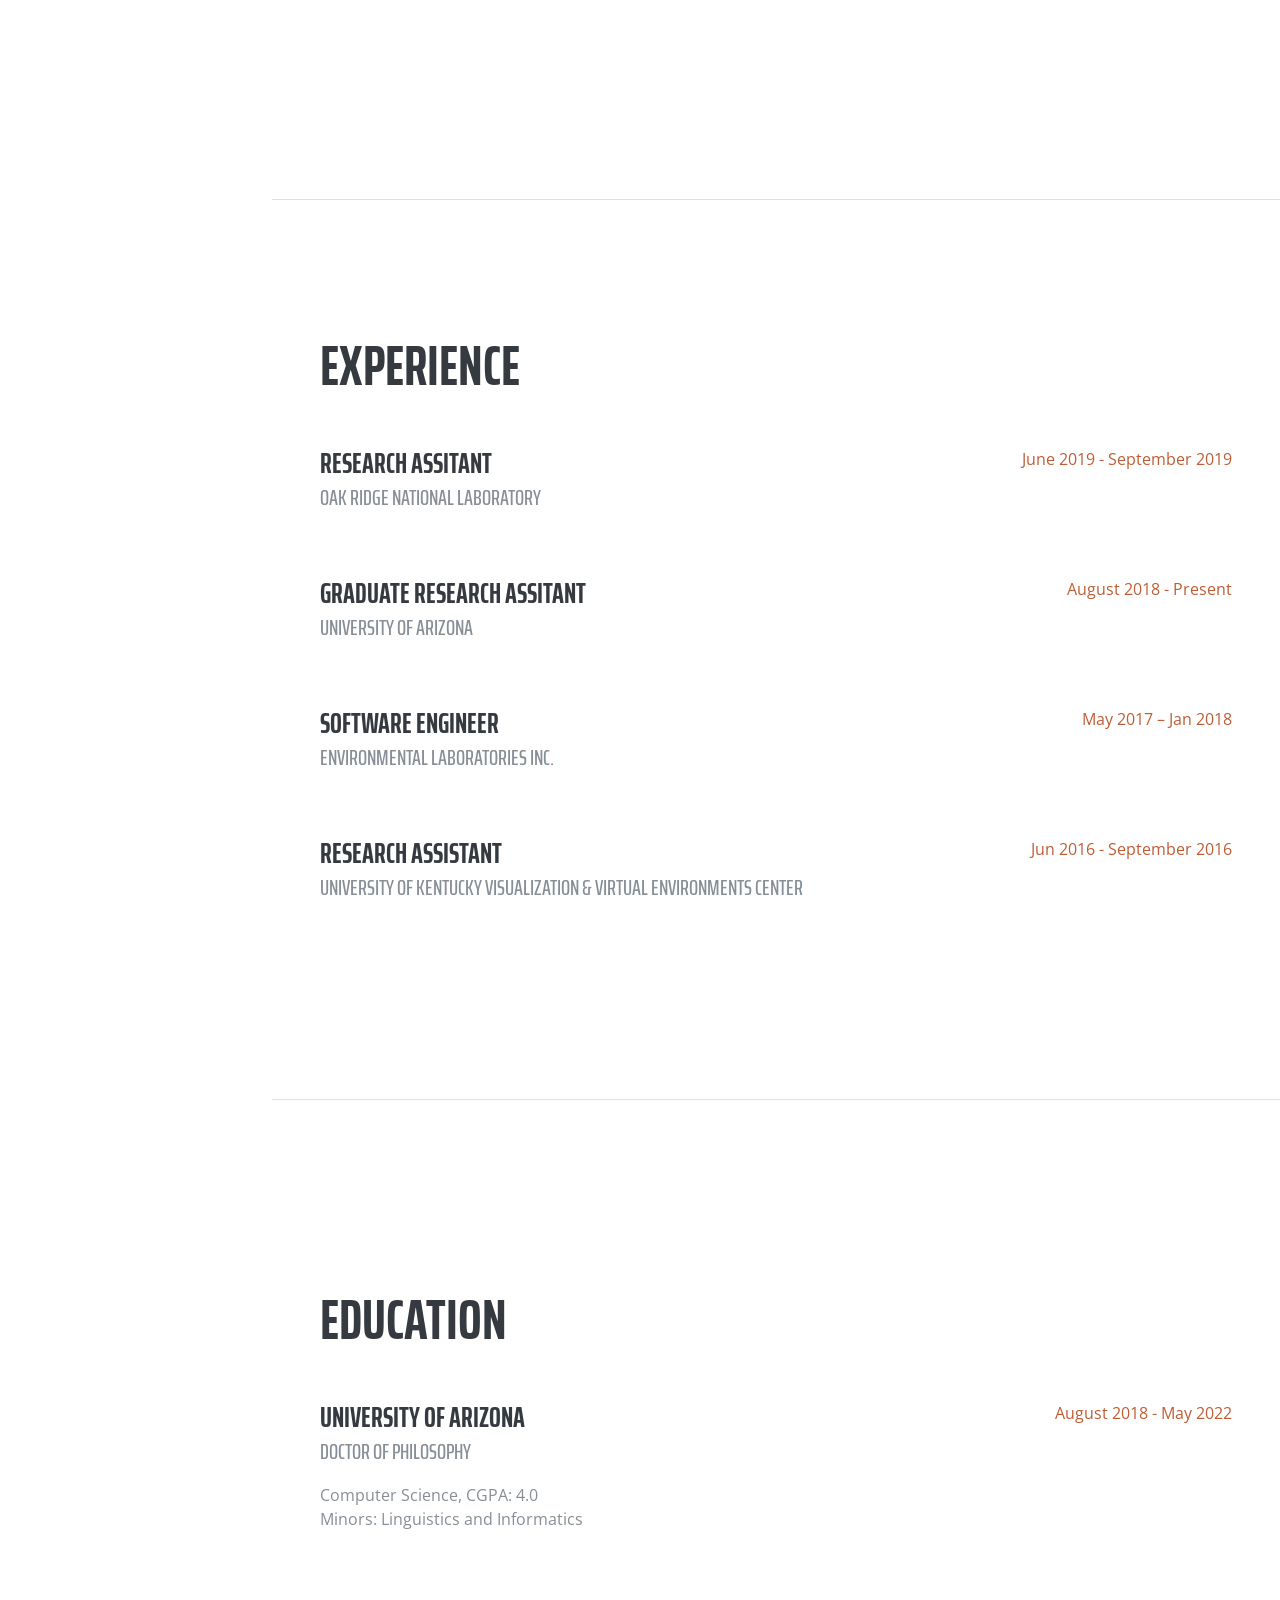
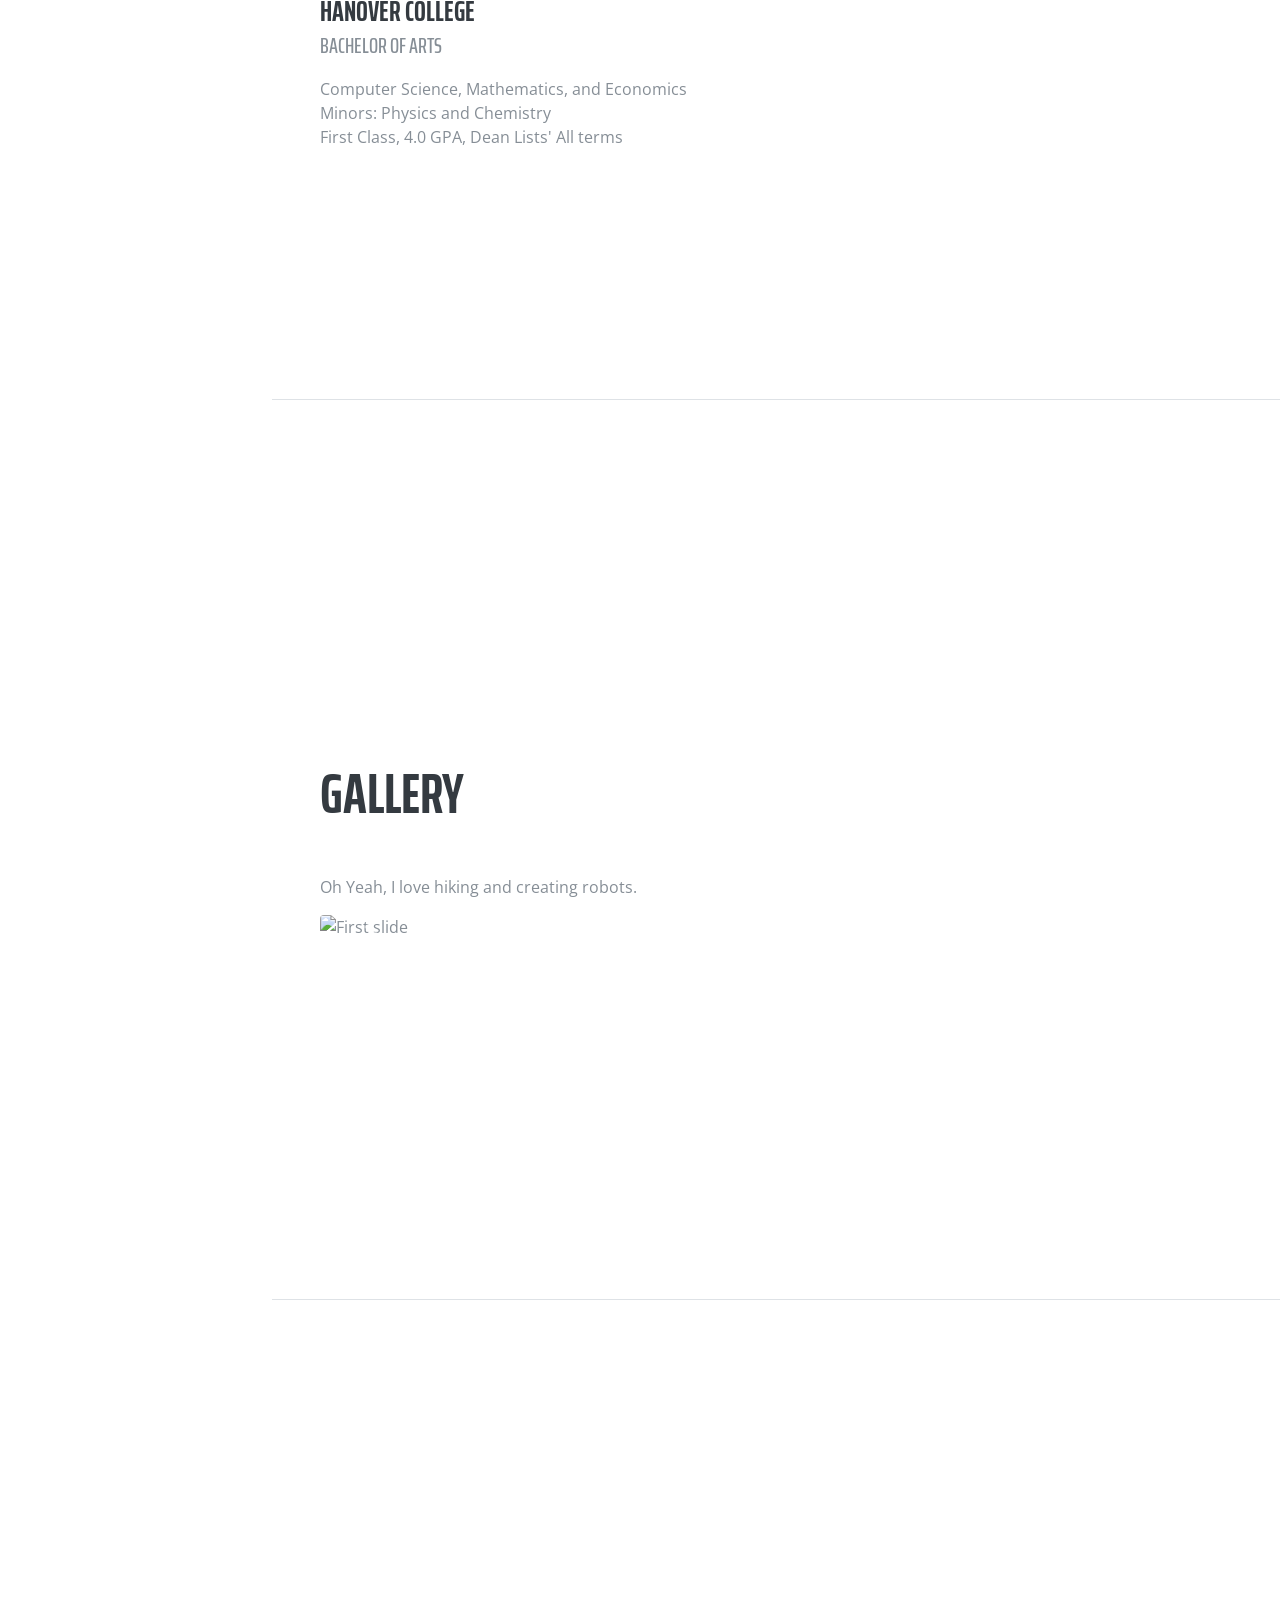
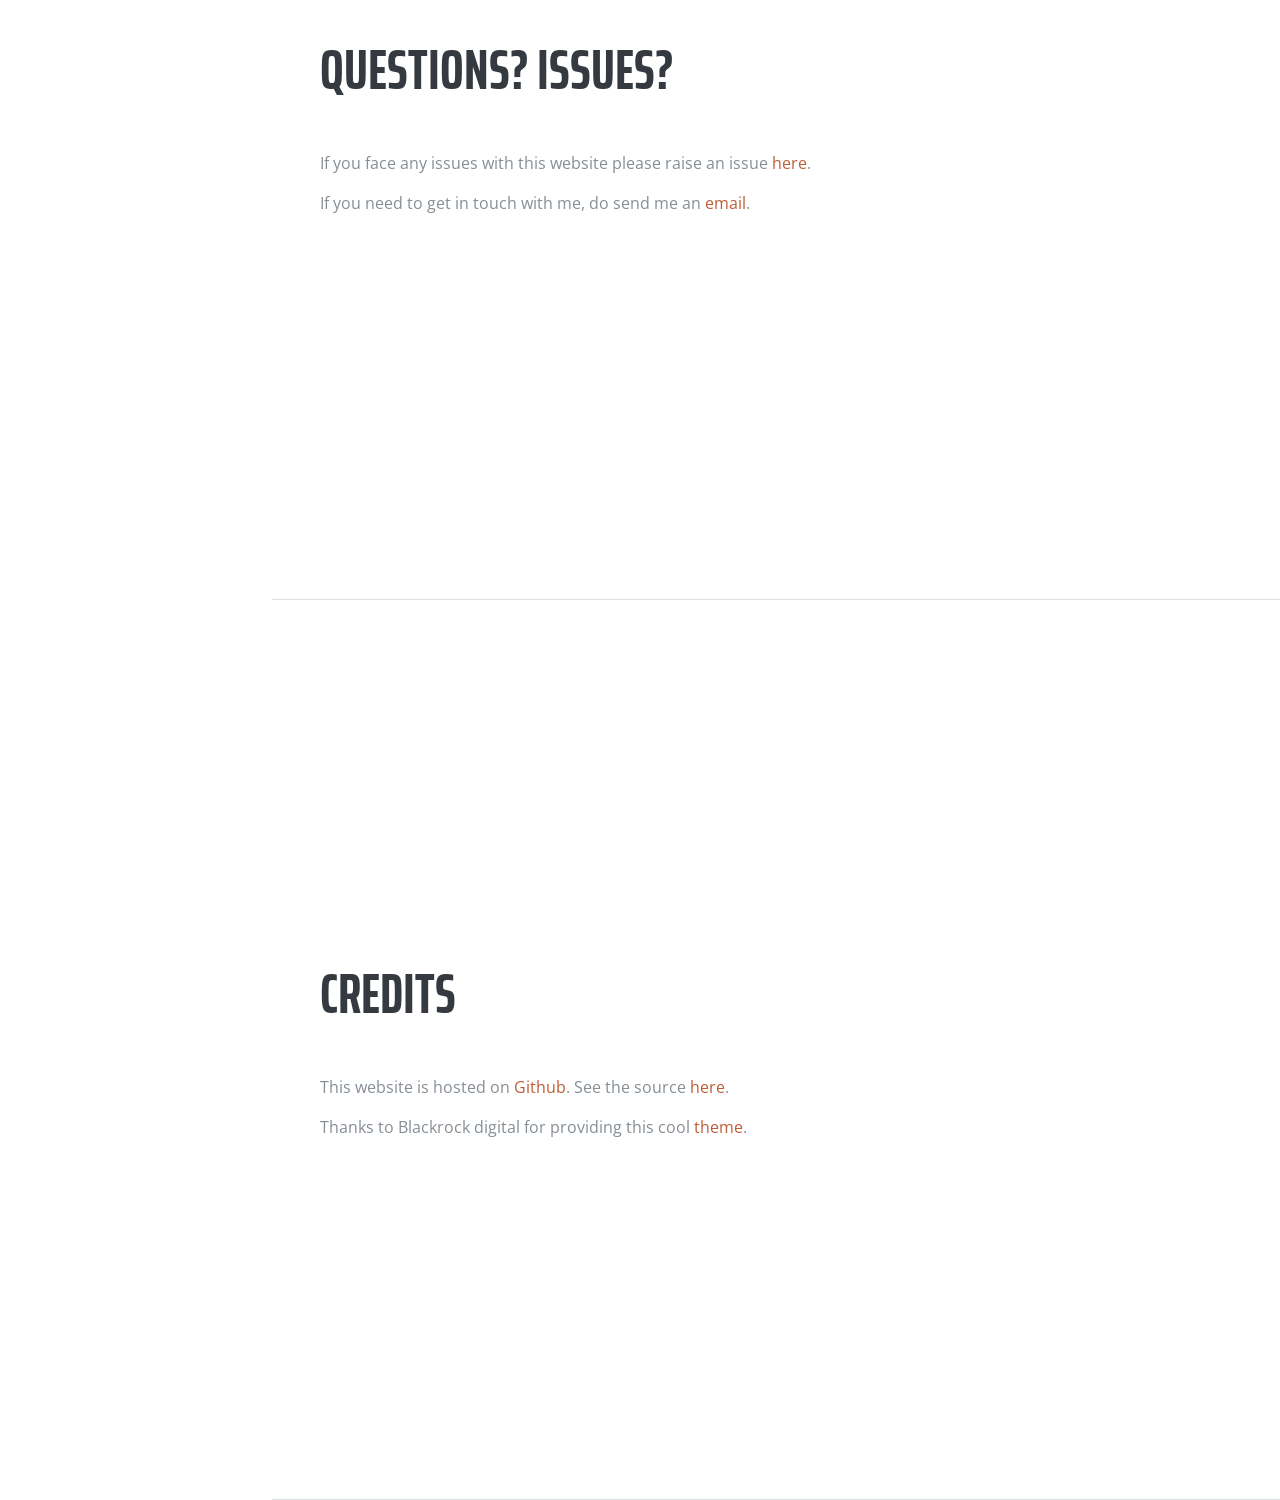
==== commit b3ac5c9e: "Added links to Obedient" ====
--- a/index.html
+++ b/index.html
@@ -271,7 +271,7 @@
       <section class="resume-section p-3 p-lg-5 d-flex flex-column" id="gallery">
         <div class="my-auto">
           <h2 class="mb-5">Gallery</h2>
-          <p>Oh Yeah, I love hiking and sweet stuffs.</p>
+          <p>Oh Yeah, I love hiking and creating robots.</p>
           <div id="carouselExampleIndicators" class="carousel slide" data-ride="carousel" style="width:75%">
             <ol class="carousel-indicators">
               <li data-target="#carouselExampleIndicators" data-slide-to="0" class="active"></li>
@@ -279,8 +279,15 @@
               <li data-target="#carouselExampleIndicators" data-slide-to="2"></li>
               <li data-target="#carouselExampleIndicators" data-slide-to="3"></li>
               <li data-target="#carouselExampleIndicators" data-slide-to="4"></li>
+              <li data-target="#carouselExampleIndicators" data-slide-to="5"></li>
             </ol>
             <div class="carousel-inner">
+              <div class="carousel-item">
+                 <iframe width="420" height="315" src="https://www.youtube.com/watch?v=-mjBWnT3qRQ&fbclid=IwAR2wczkNJdsisQGLWzQFIhv_ycaX61X1xl6PyW1EZGQokAQls75n7tLgbZ8"></iframe> 
+                <div>
+                  <h5>This is a small piece of the Obedient -- speech-driven robot. This robot was built on EasyVR, arduino board for Robot. In the video, the robot can only able to turn left, right, reverse, or turn with degree multiple of 90. However, there are more advanced robots with this individual project.</h5>
+                </div>
+              </div>
               <div class="carousel-item active">
                 <img class="image-gallery rounded d-block" src="img/hikes/smoky_1.JPG" alt="First slide">
                 <div class="carousel-caption d-none d-md-block">
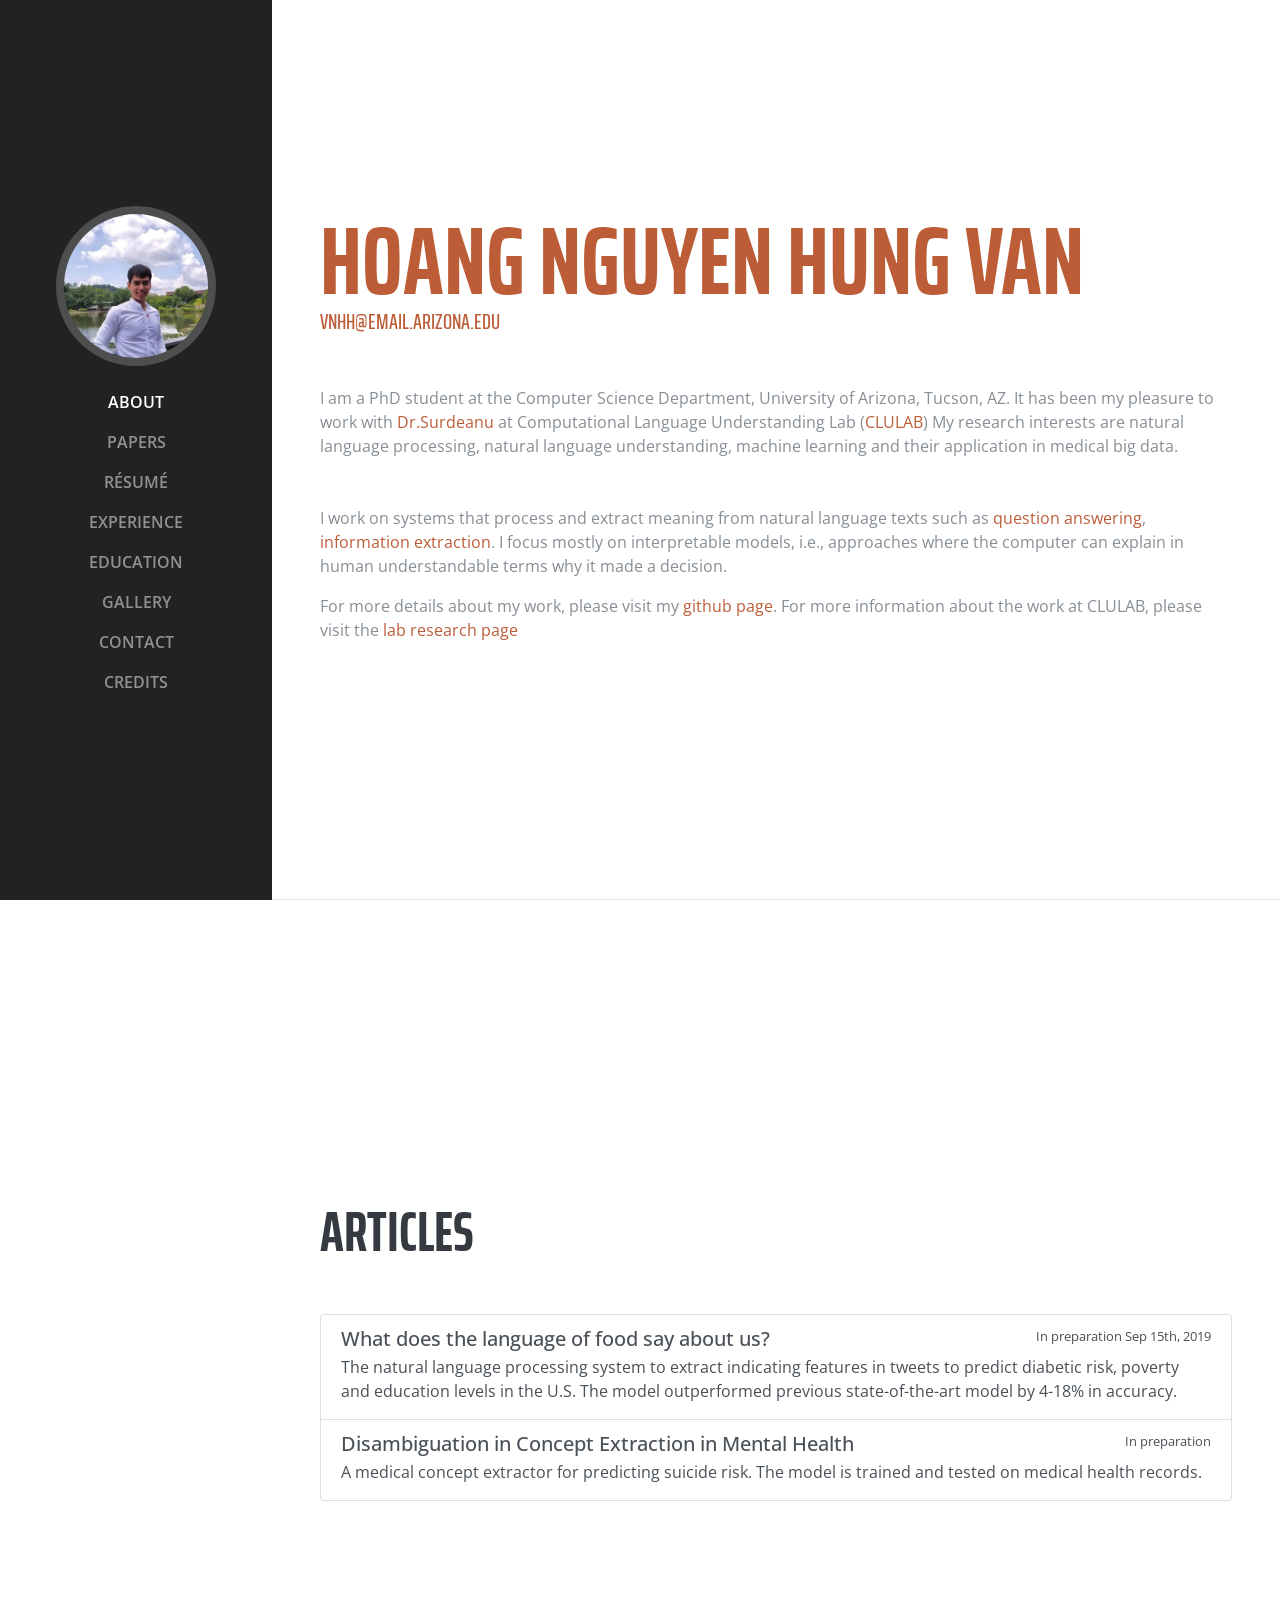
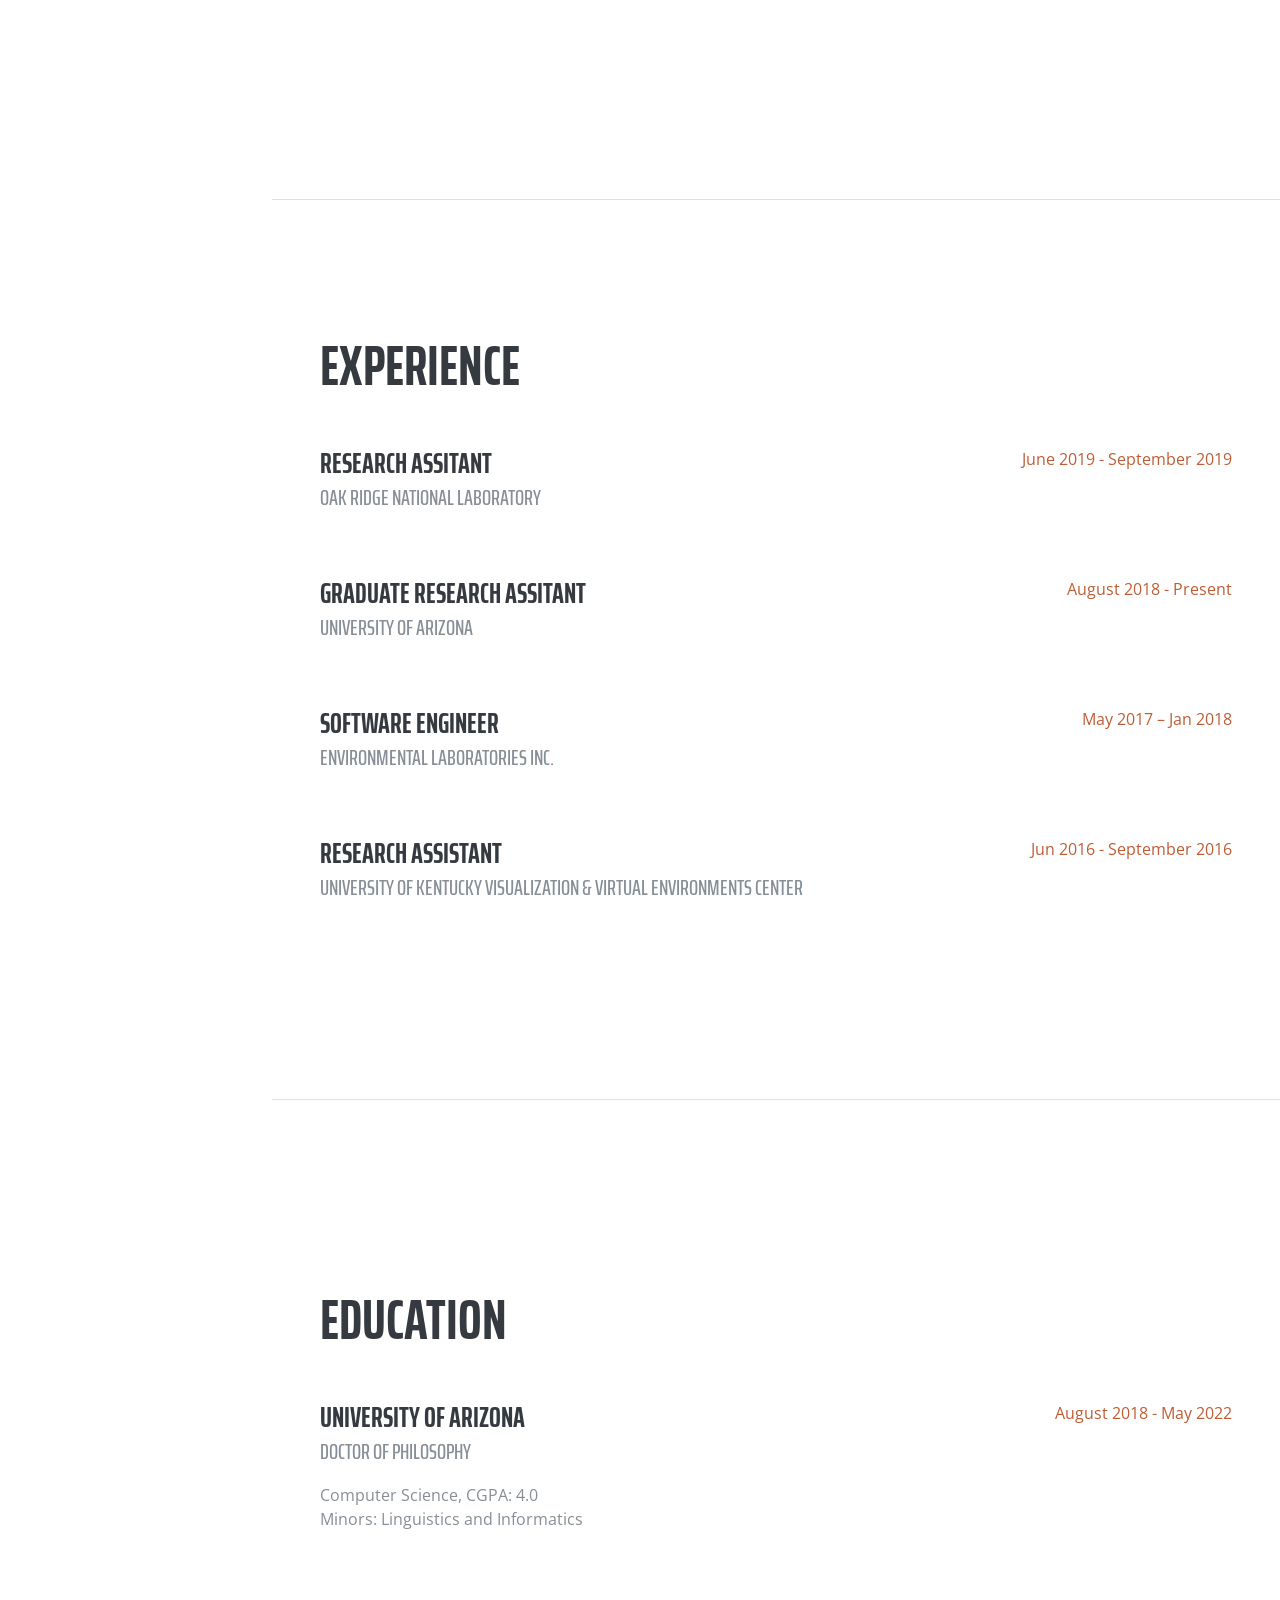
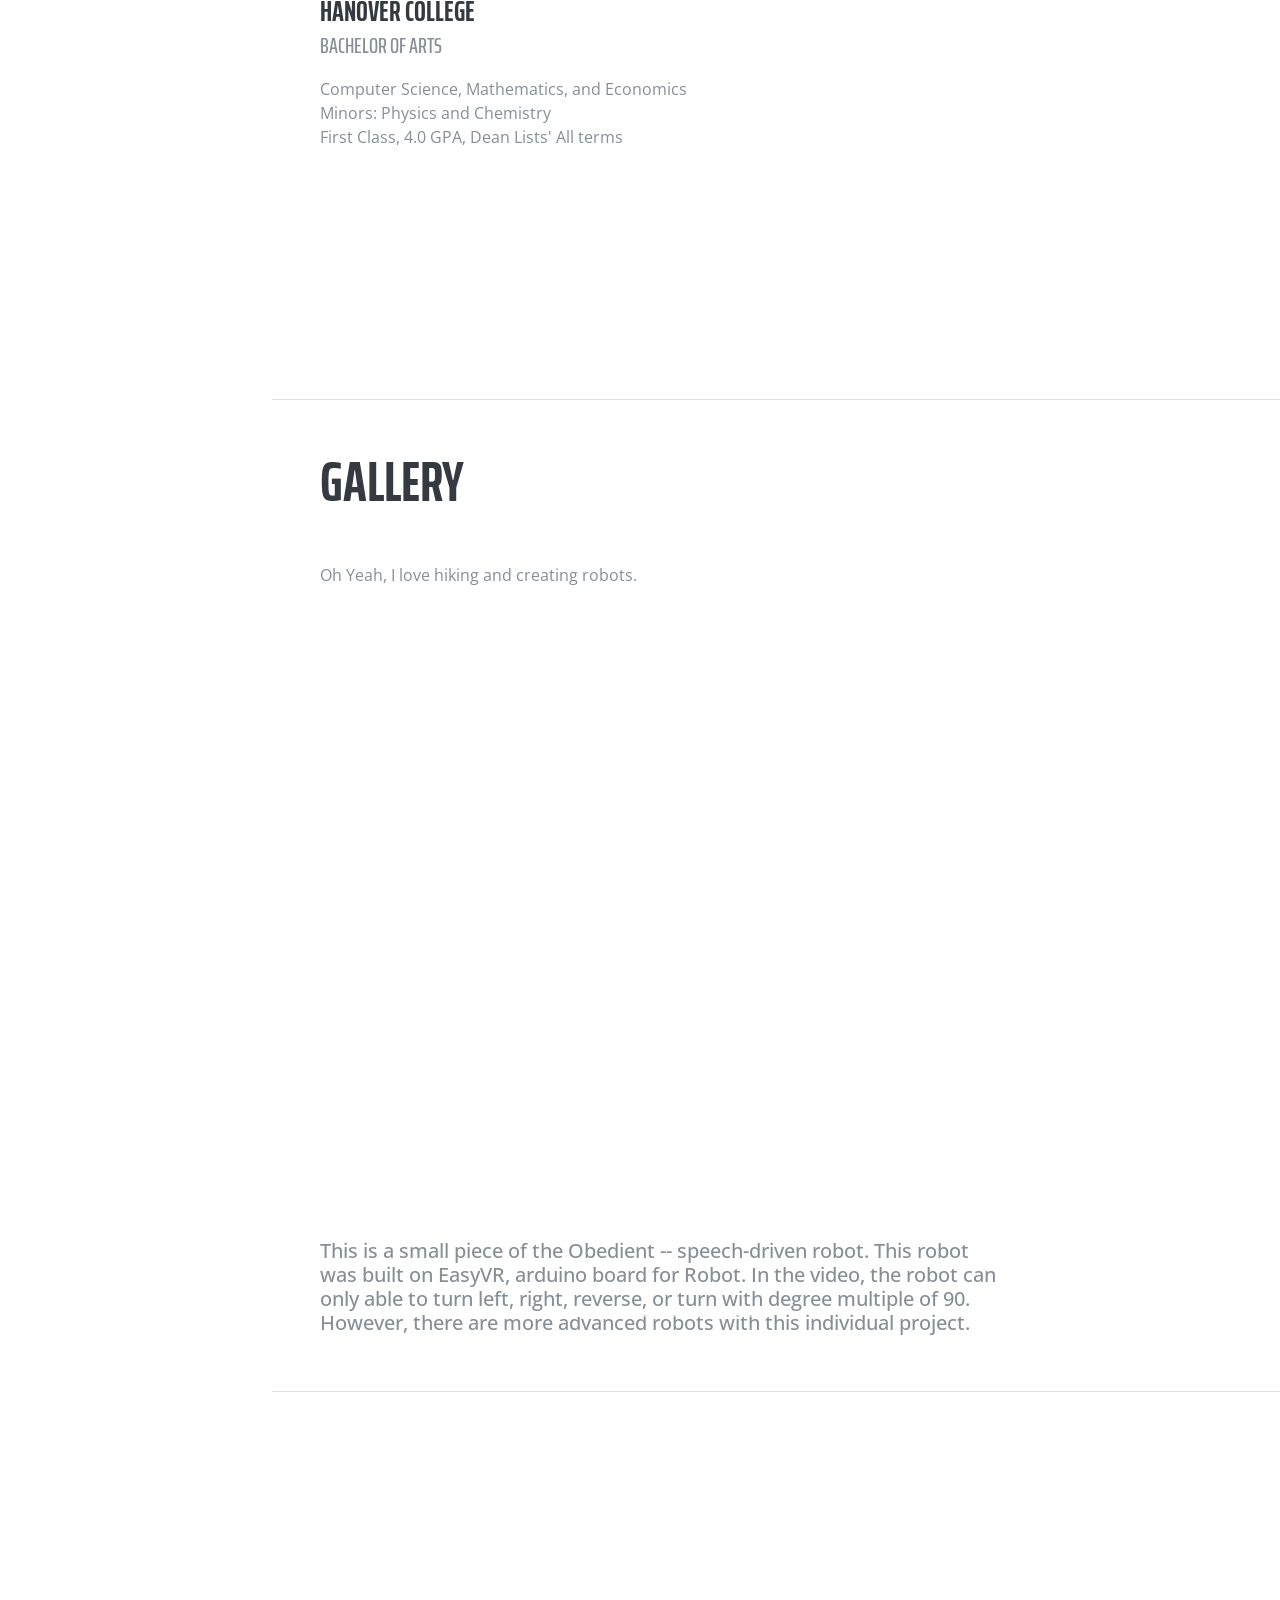
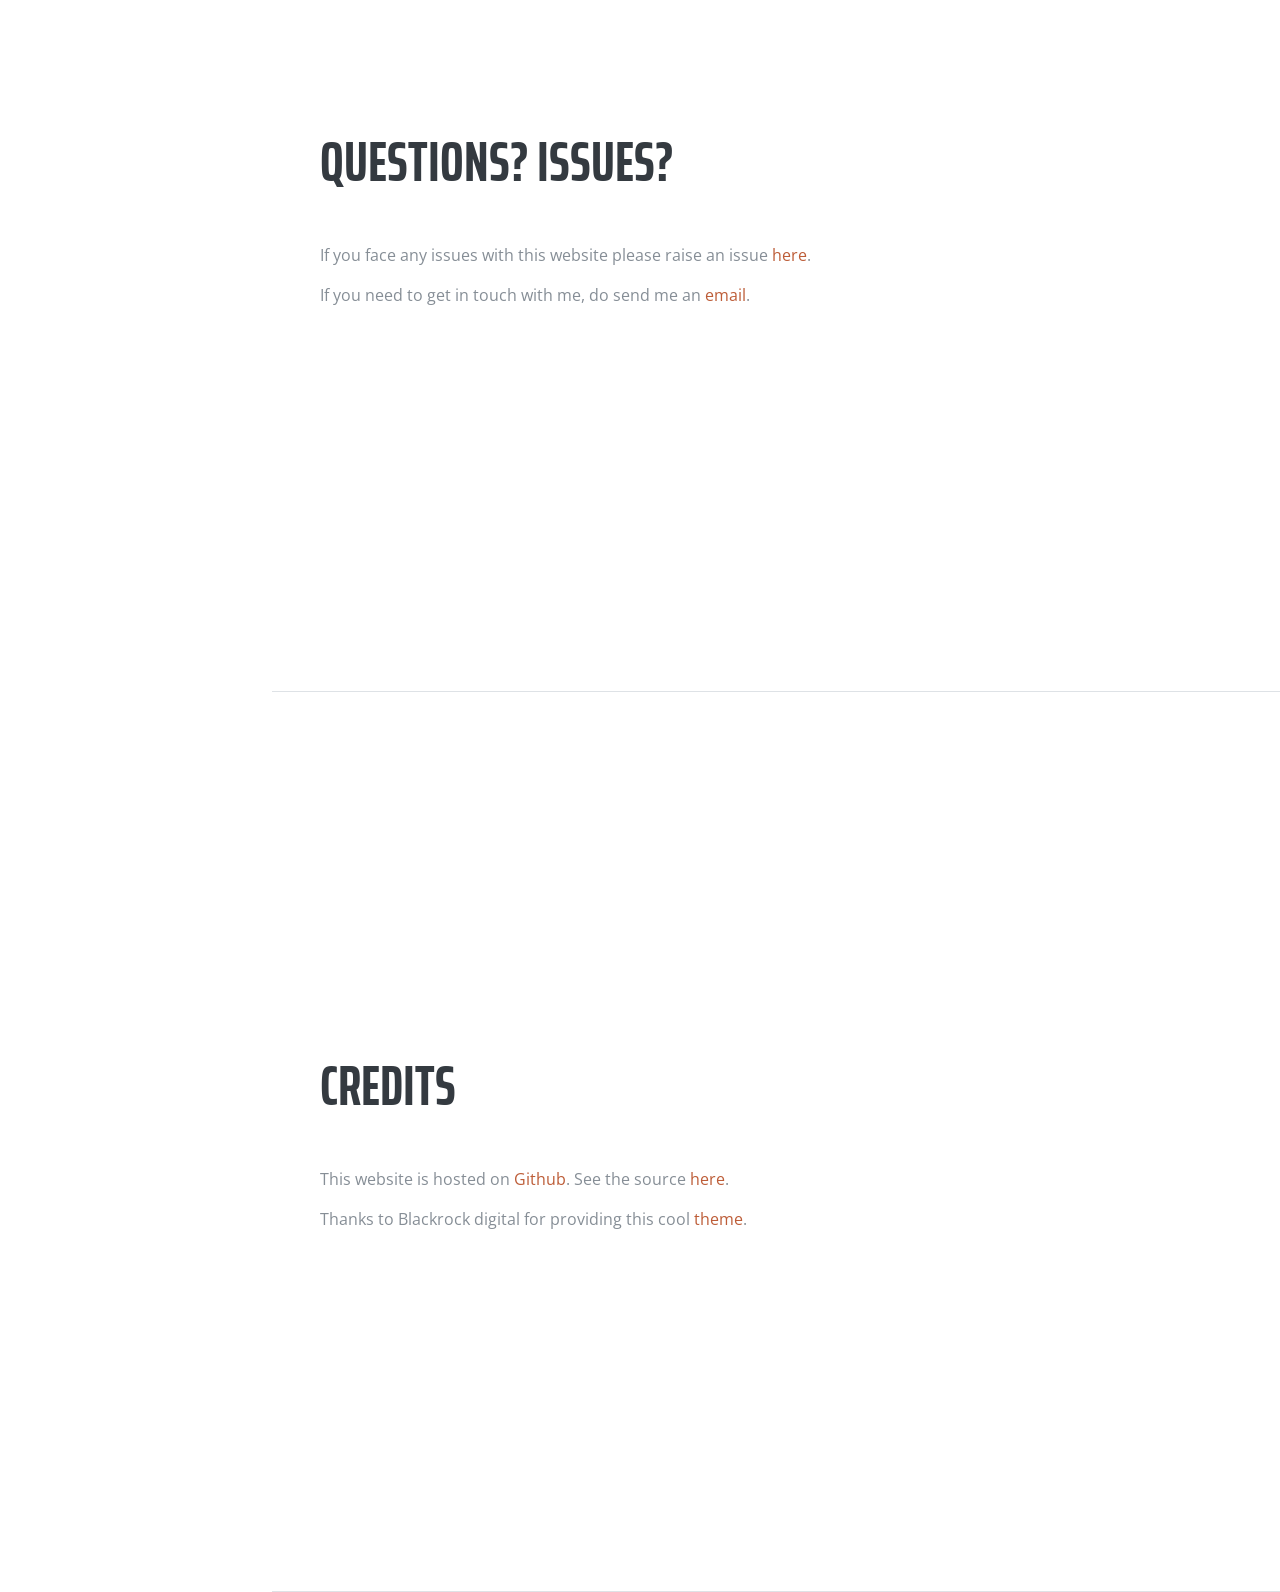
==== commit 0982c13b: "Embedded the link to youtube. Fixed unsupported links" ====
--- a/index.html
+++ b/index.html
@@ -282,38 +282,38 @@
               <li data-target="#carouselExampleIndicators" data-slide-to="5"></li>
             </ol>
             <div class="carousel-inner">
-              <div class="carousel-item">
-                 <iframe width="420" height="315" src="https://www.youtube.com/watch?v=-mjBWnT3qRQ&fbclid=IwAR2wczkNJdsisQGLWzQFIhv_ycaX61X1xl6PyW1EZGQokAQls75n7tLgbZ8"></iframe> 
+              <div class="carousel-item active">
+                 <iframe width="840" height="630" src="https://www.youtube.com/embed/-mjBWnT3qRQ" frameborder="0" allow="accelerometer; autoplay; encrypted-media; gyroscope; picture-in-picture" allowfullscreen></iframe> 
                 <div>
                   <h5>This is a small piece of the Obedient -- speech-driven robot. This robot was built on EasyVR, arduino board for Robot. In the video, the robot can only able to turn left, right, reverse, or turn with degree multiple of 90. However, there are more advanced robots with this individual project.</h5>
                 </div>
               </div>
-              <div class="carousel-item active">
-                <img class="image-gallery rounded d-block" src="img/hikes/smoky_1.JPG" alt="First slide">
+              <div class="carousel-item">
+                <img class="image-gallery rounded d-block" src="img/hikes/smoky_1.JPG" alt="Hiking at Smooky 1">
                 <div class="carousel-caption d-none d-md-block">
                   <h5>Smoky Mountain, TN - Jun 2019</h5>
                 </div>
               </div>
               <div class="carousel-item">
-                <img class="image-gallery rounded d-block" src="img/hikes/smoky_2.JPG" alt="Second slide">
+                <img class="image-gallery rounded d-block" src="img/hikes/smoky_2.JPG" alt="Hiking at Smooky 2">
                 <div class="carousel-caption d-none d-md-block">
                   <h5>Smoky Mountain, TN - Jun 2019</h5>
                 </div>
               </div>
               <div class="carousel-item">
-                <img class="image-gallery rounded d-block" src="img/hikes/smoky_3.JPG" alt="Third slide">
+                <img class="image-gallery rounded d-block" src="img/hikes/smoky_3.JPG" alt="Hiking at Smooky 3">
                 <div class="carousel-caption d-none d-md-block">
                   <h5>Smoky Mountain, TN - Jun 2019</h5>
                 </div>
               </div>
               <div class="carousel-item">
-                <img class="image-gallery rounded d-block" src="img/hikes/smoky_4.jpg" alt="First slide">
+                <img class="image-gallery rounded d-block" src="img/hikes/smoky_4.jpg" alt="Hiking at Smooky 4">
                 <div class="carousel-caption d-none d-md-block">
                   <h5>Smoky Mountain, TN - July 2019</h5>
                 </div>
               </div>
               <div class="carousel-item">
-                <img class="image-gallery rounded d-block" src="img/hikes/sf.JPG" alt="Second slide">
+                <img class="image-gallery rounded d-block" src="img/hikes/sf.JPG" alt="SF in Fall">
                 <div class="carousel-caption d-none d-md-block">
                 <h5>I also prefer to take Ferry to SF instead of BART</h5>
                 </div>
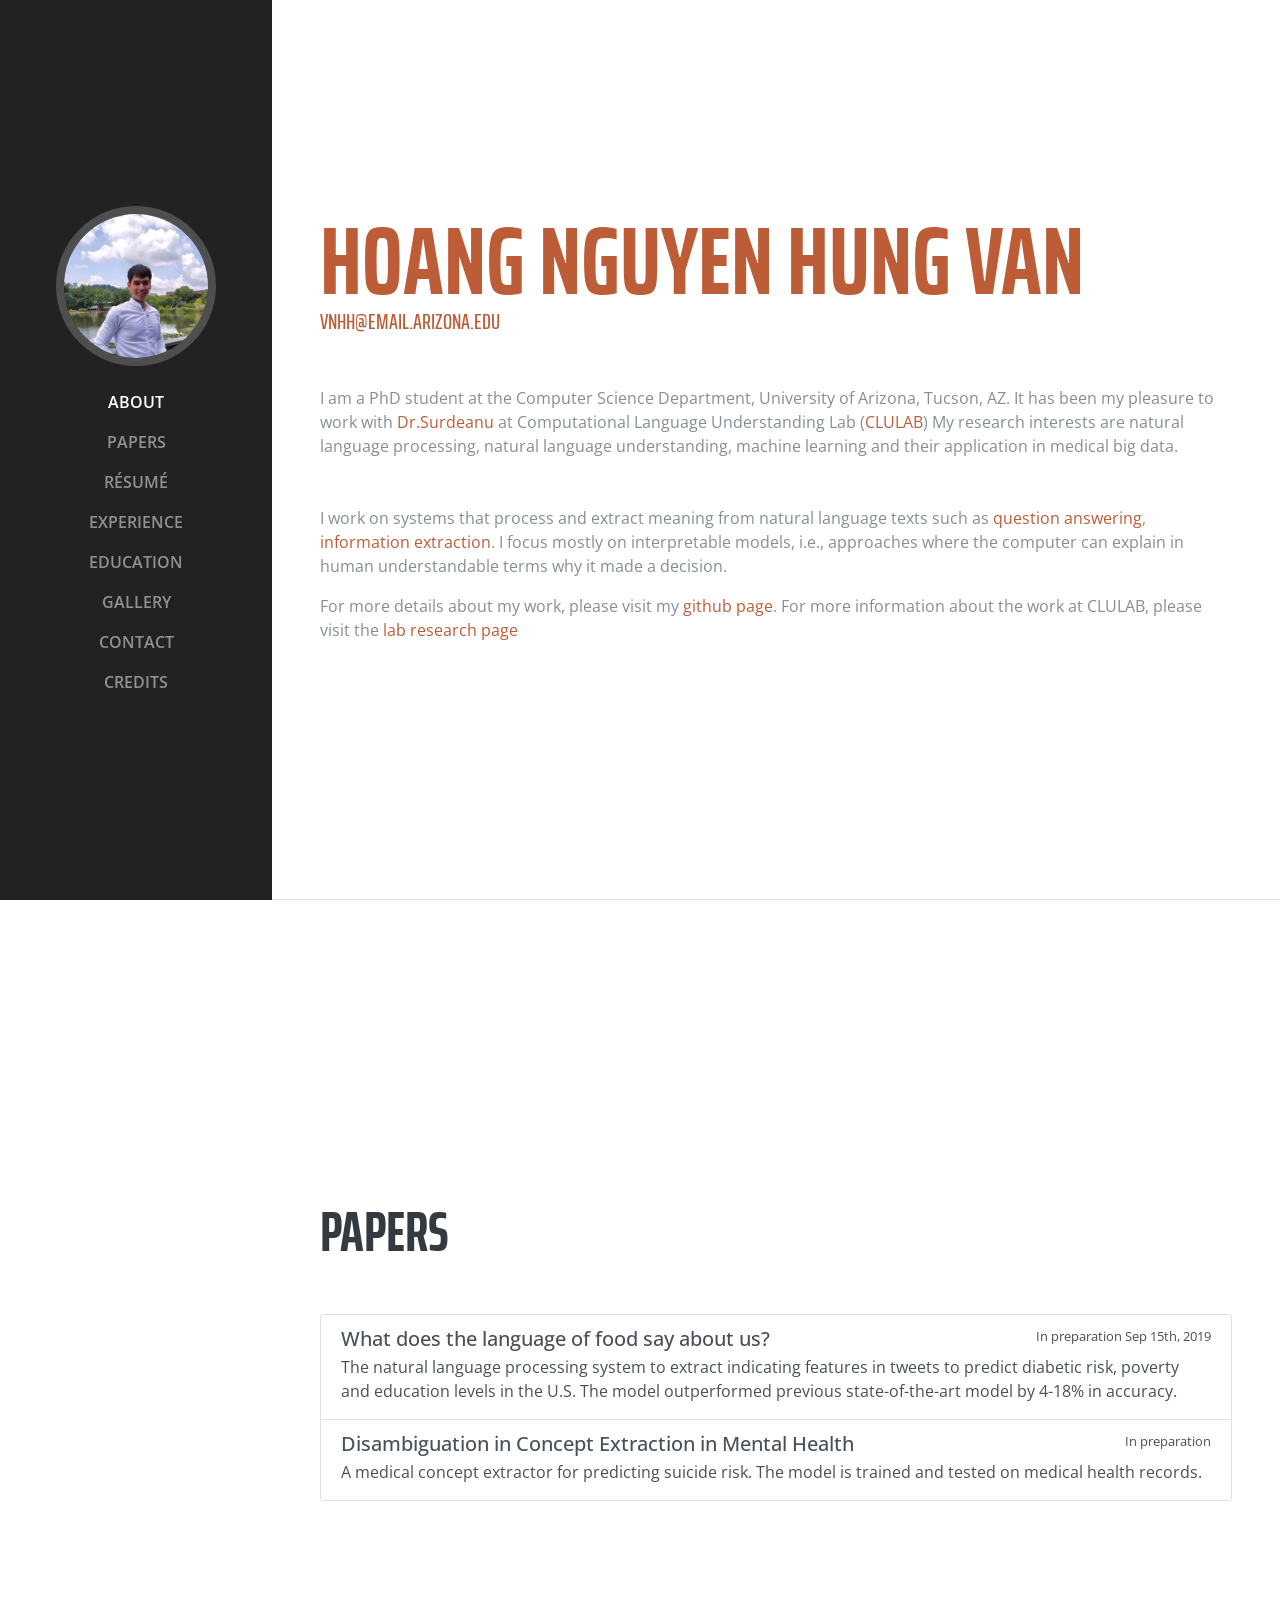
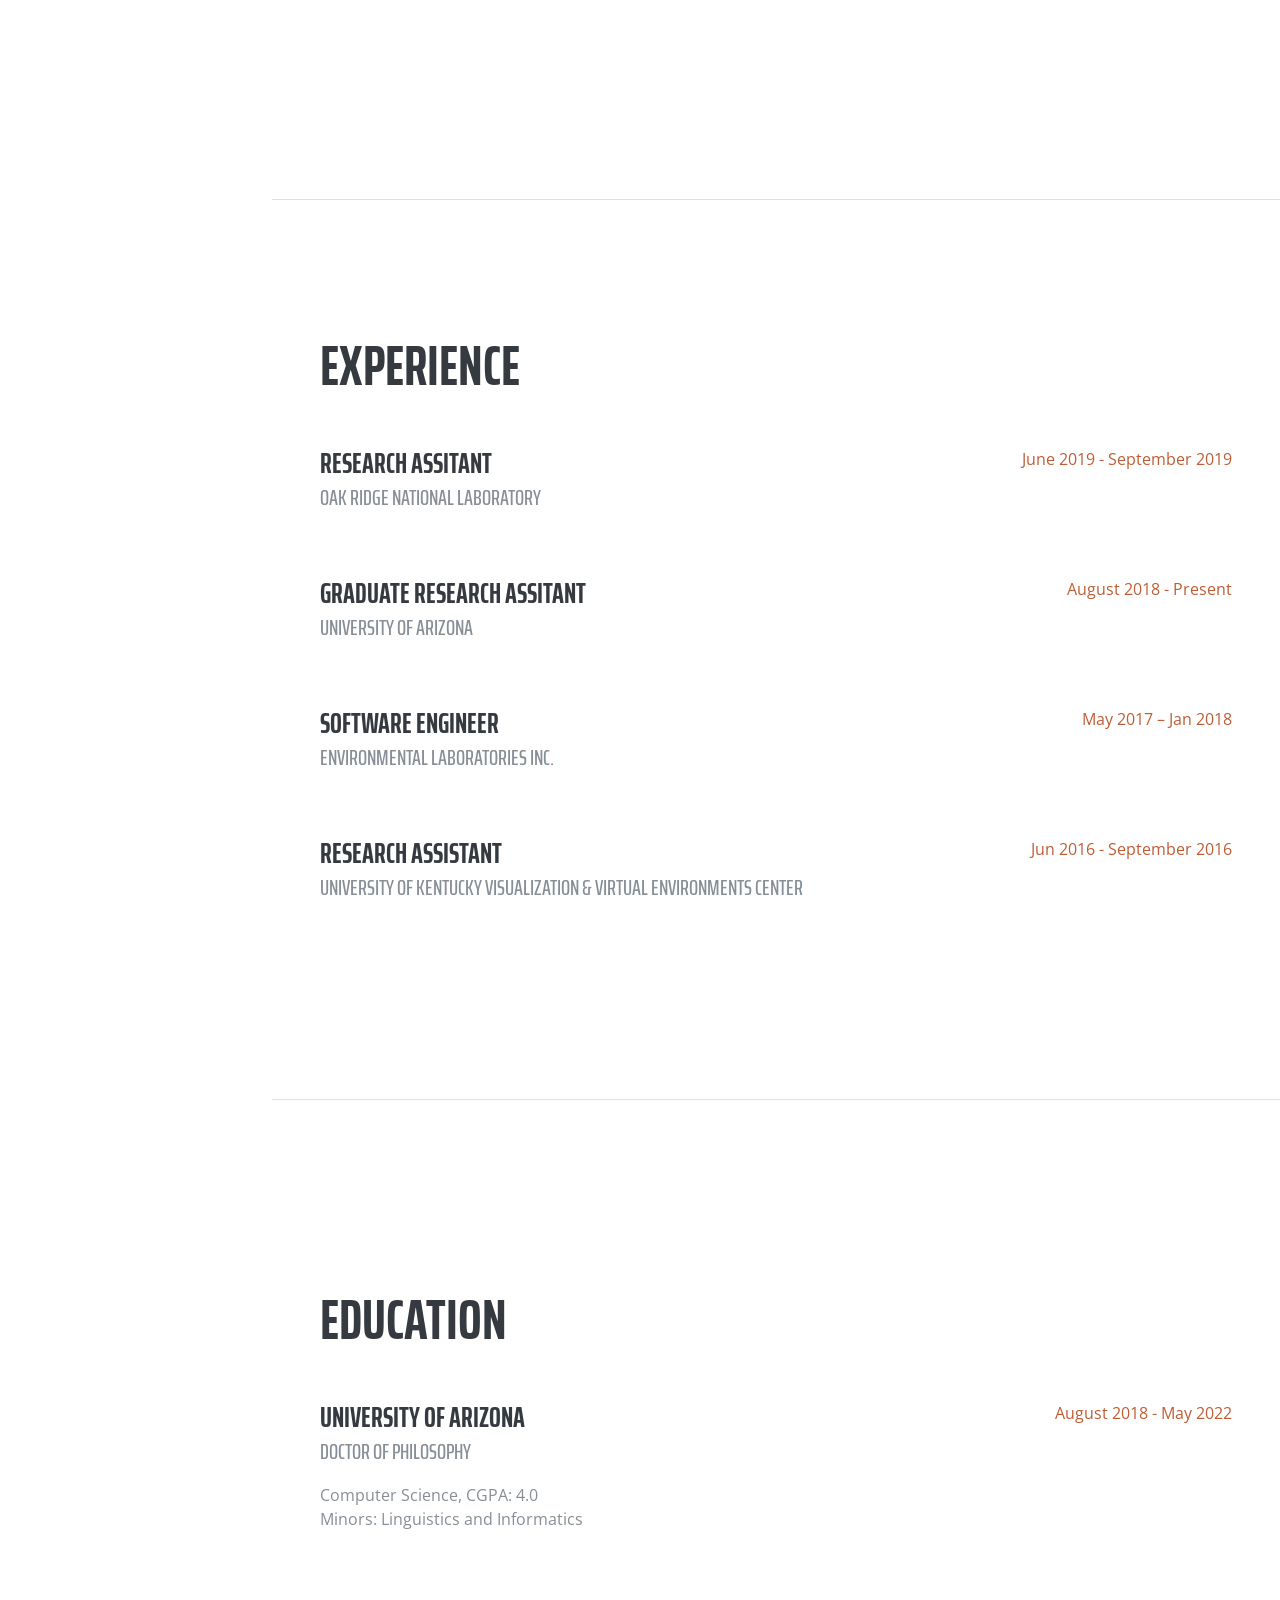
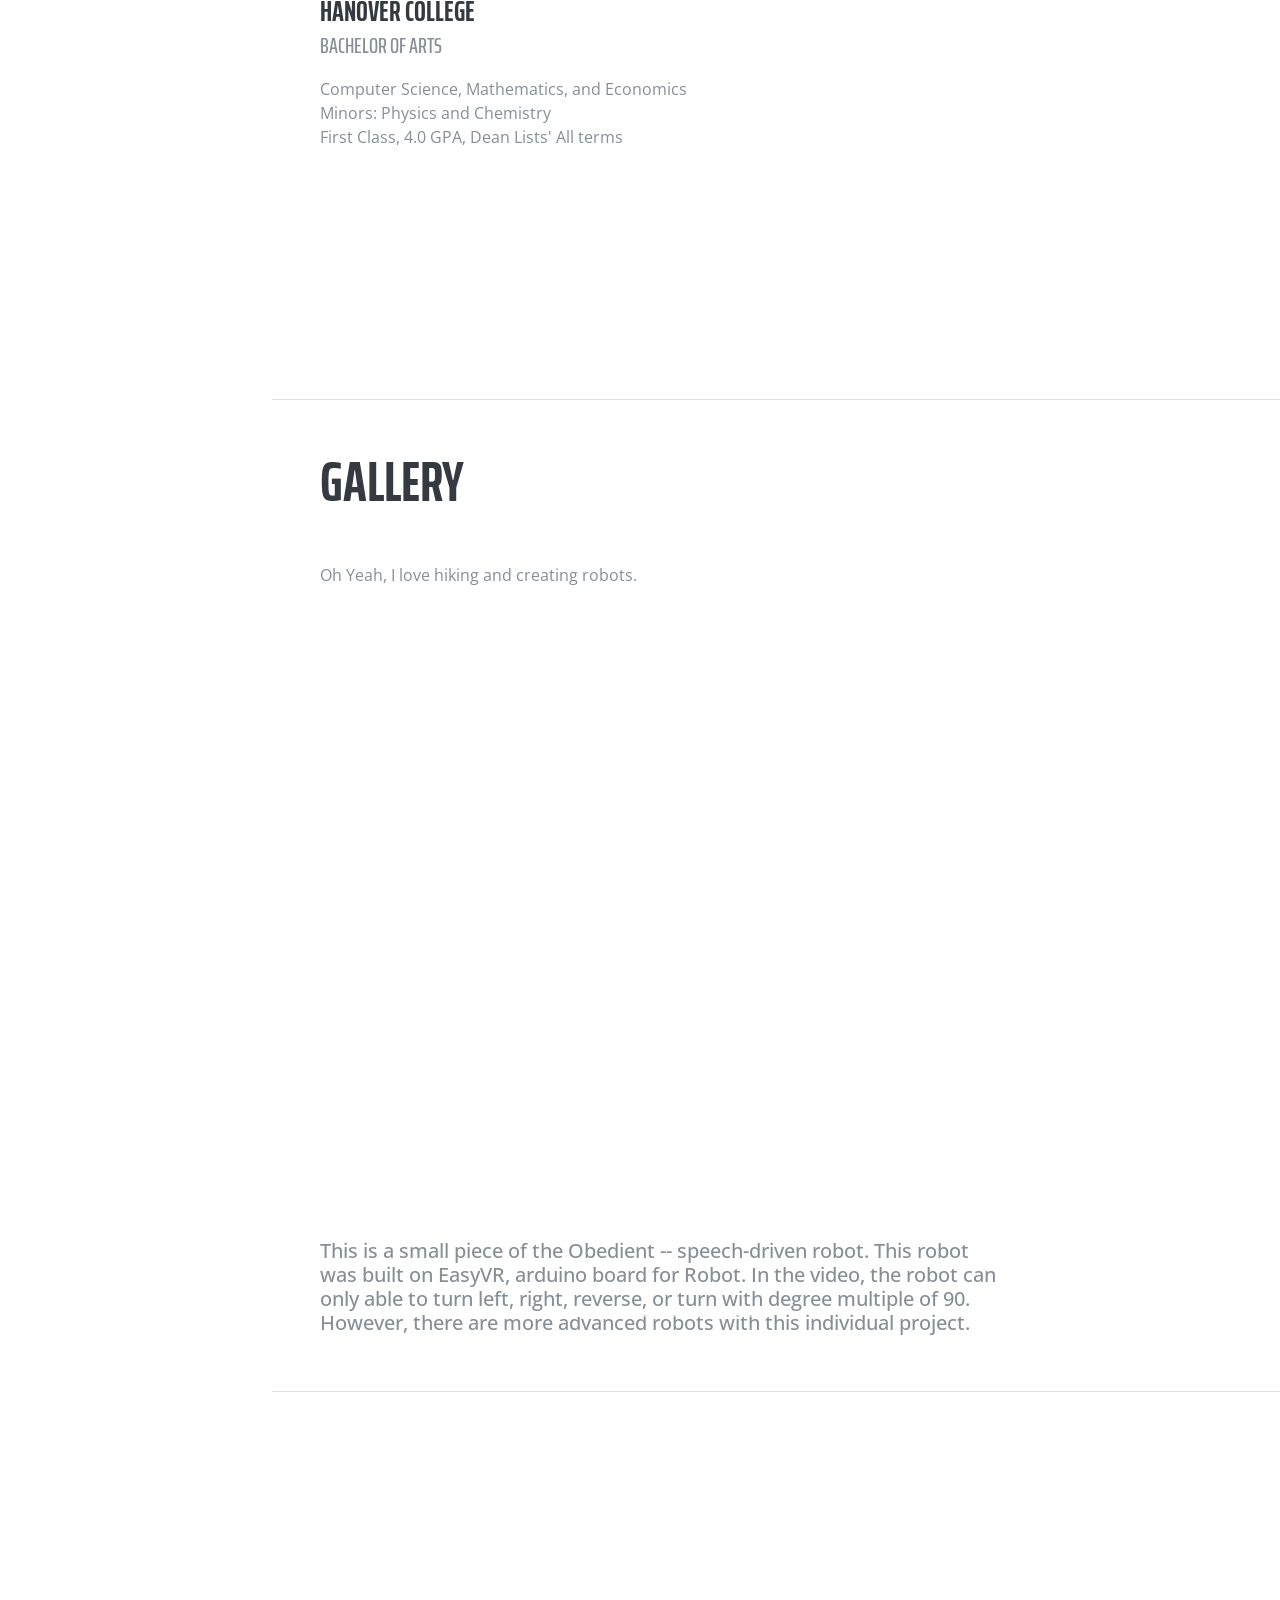
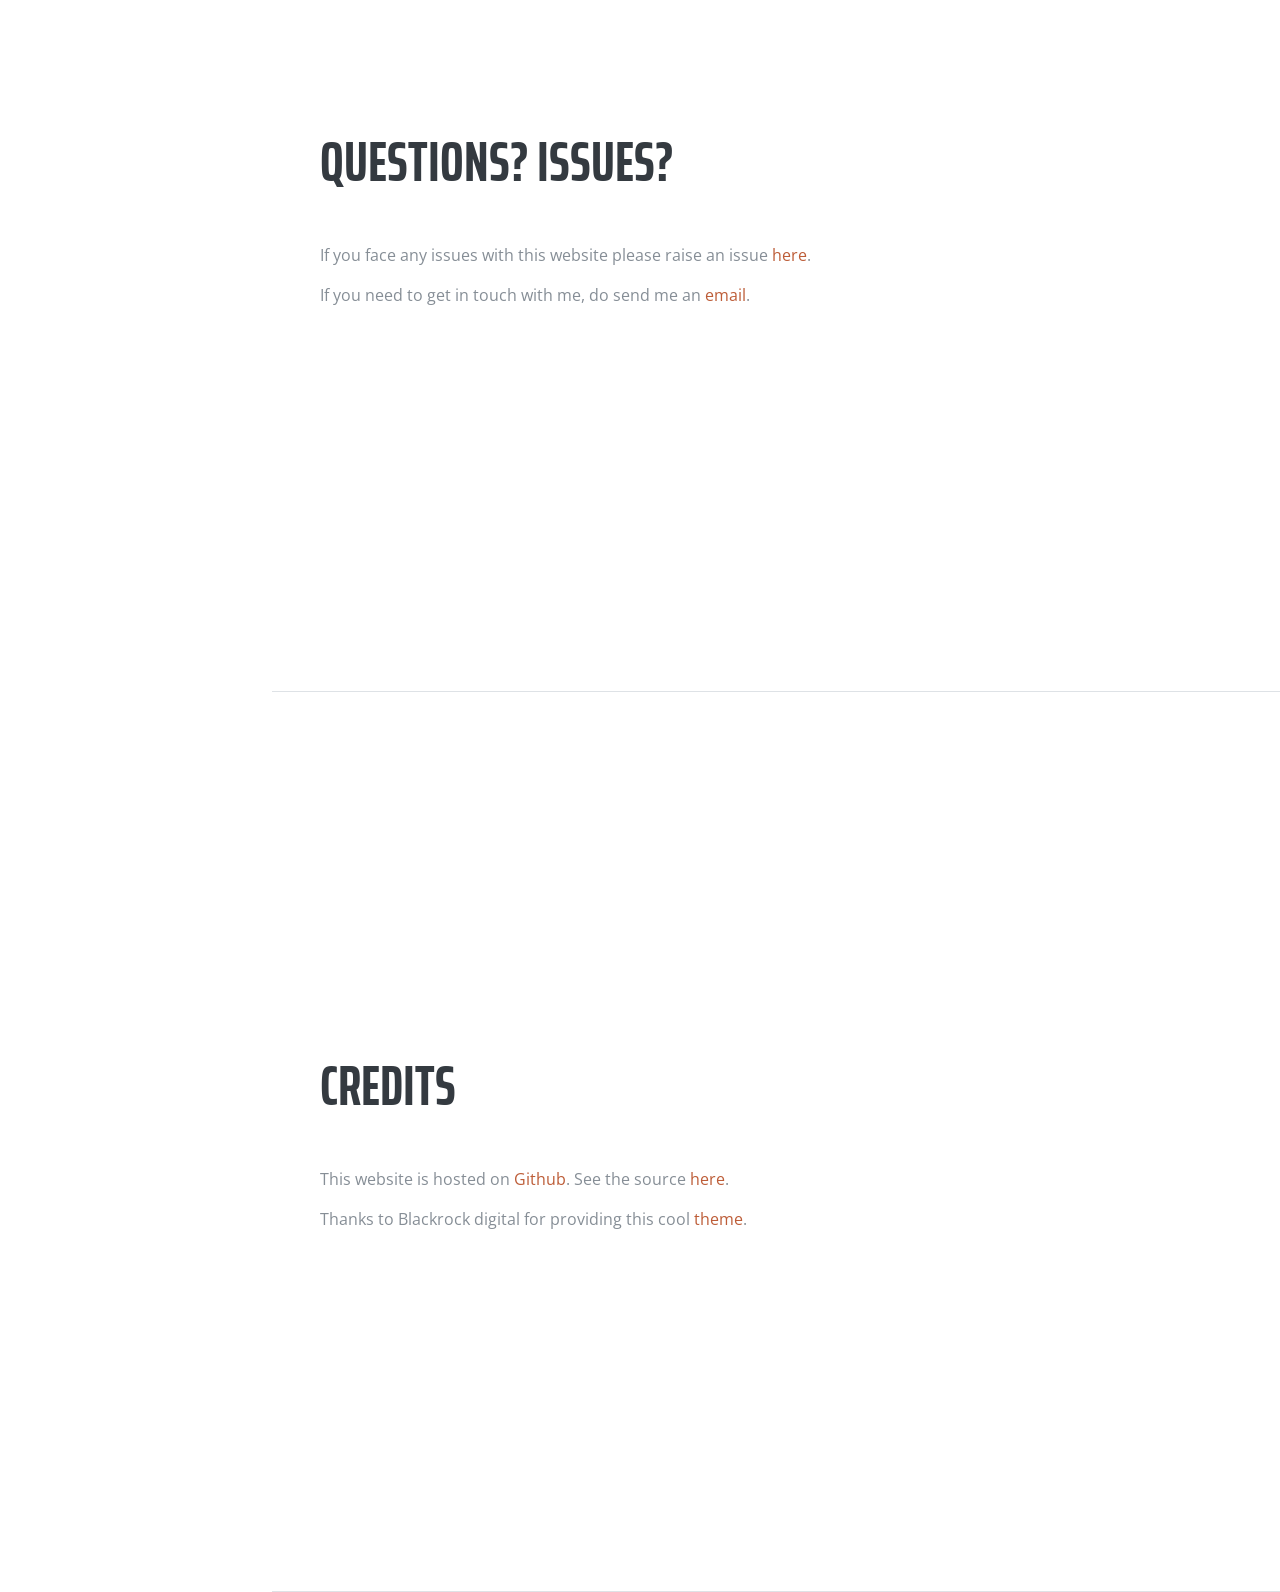
==== commit c54ea1e6: "Change Articles to Papers" ====
--- a/index.html
+++ b/index.html
@@ -134,7 +134,7 @@
 
       <section class="resume-section p-3 p-lg-5 d-flex flex-column" id="blog">
         <div class="my-auto">
-          <h2 class="mb-5">Articles</h2>
+          <h2 class="mb-5">Papers</h2>
           <div class="list-group">
             <a data-toggle="tooltip" title="View Article" href="" class="list-group-item list-group-item-action flex-column align-items-start">
               <div class="d-flex w-100 justify-content-between">
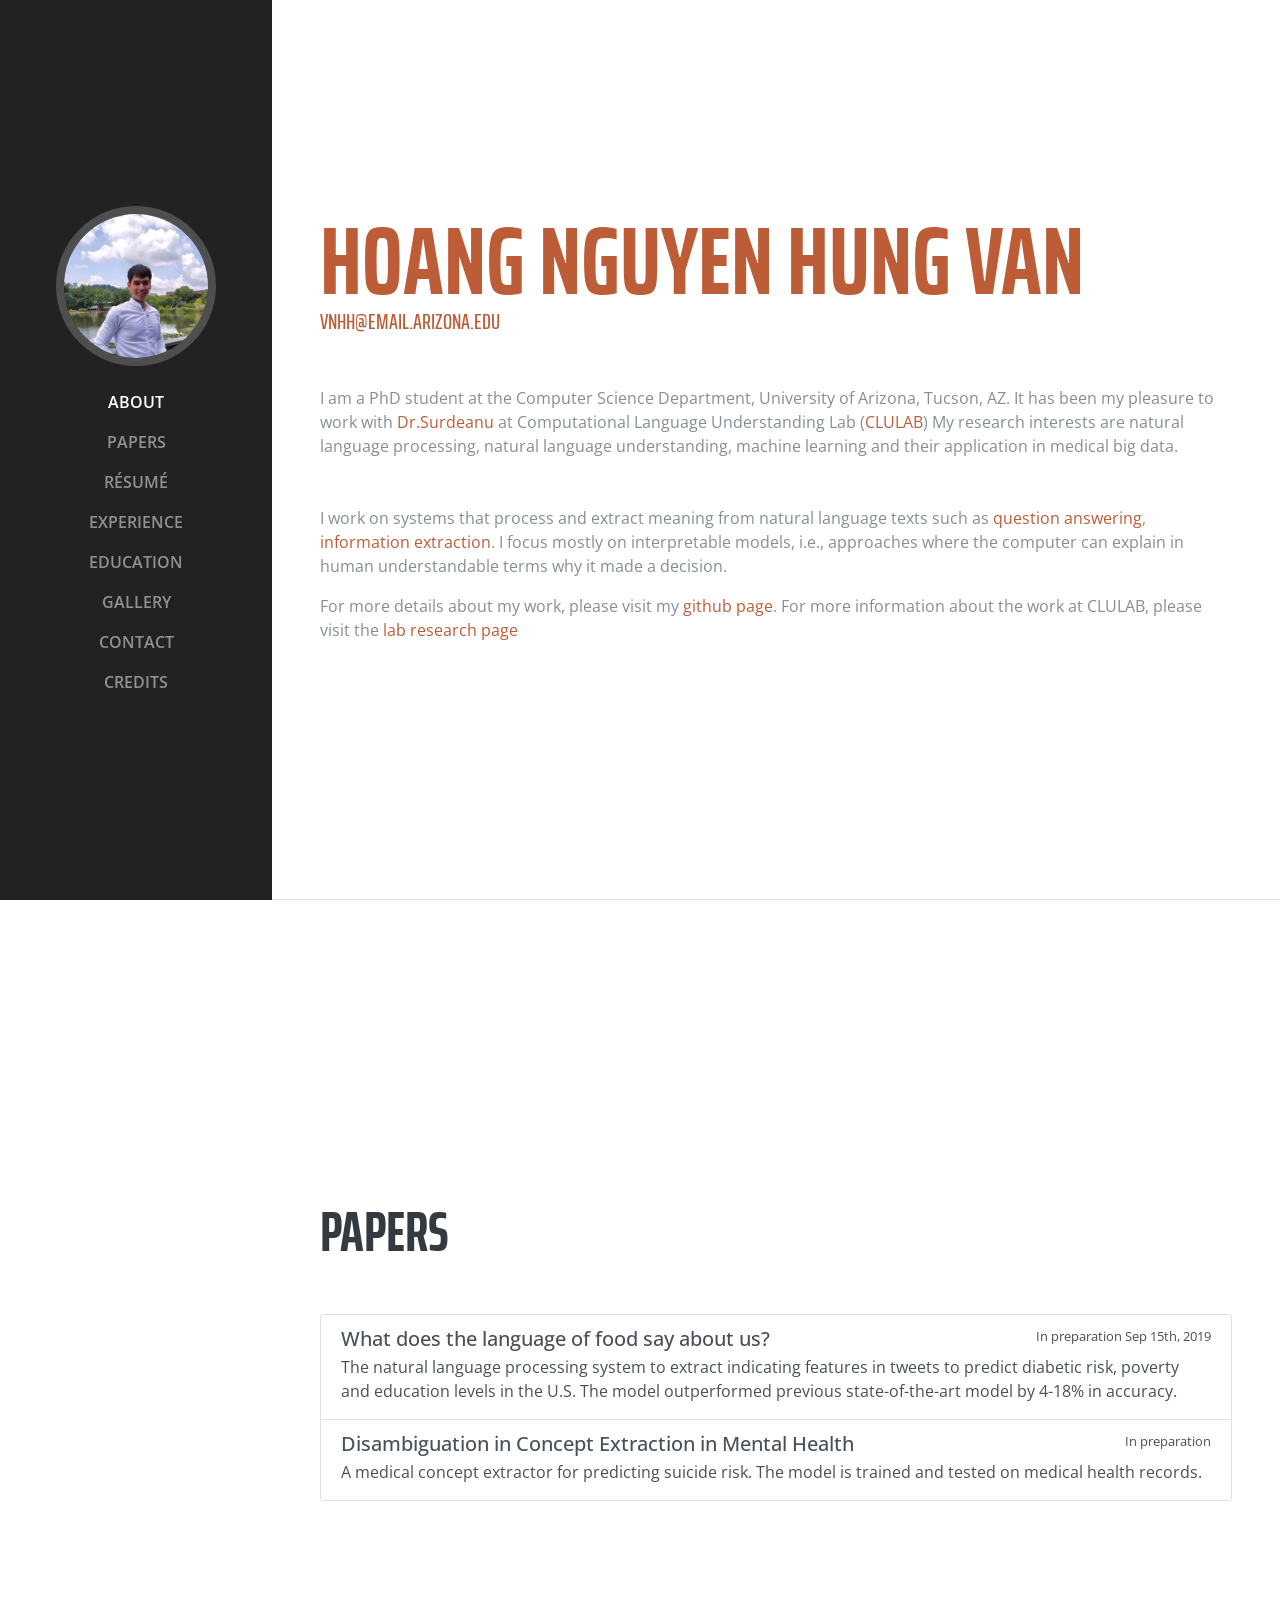
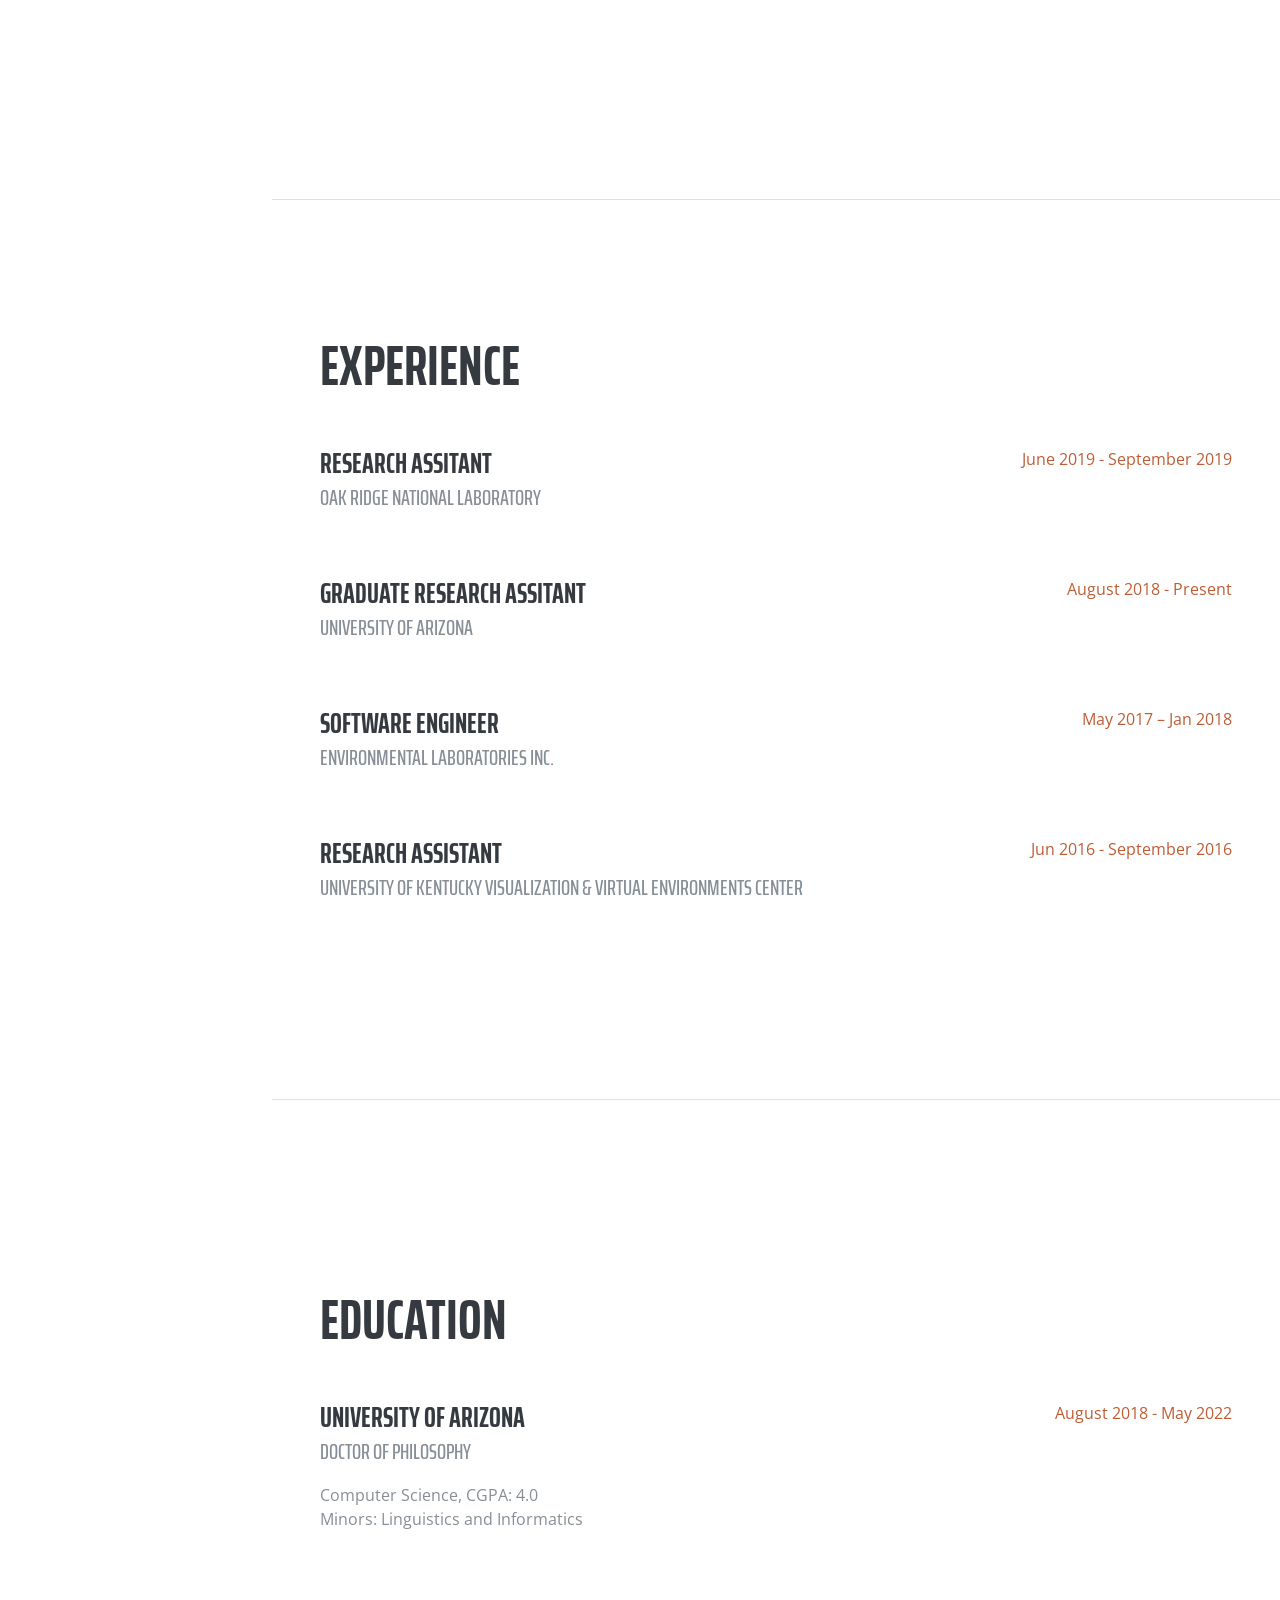
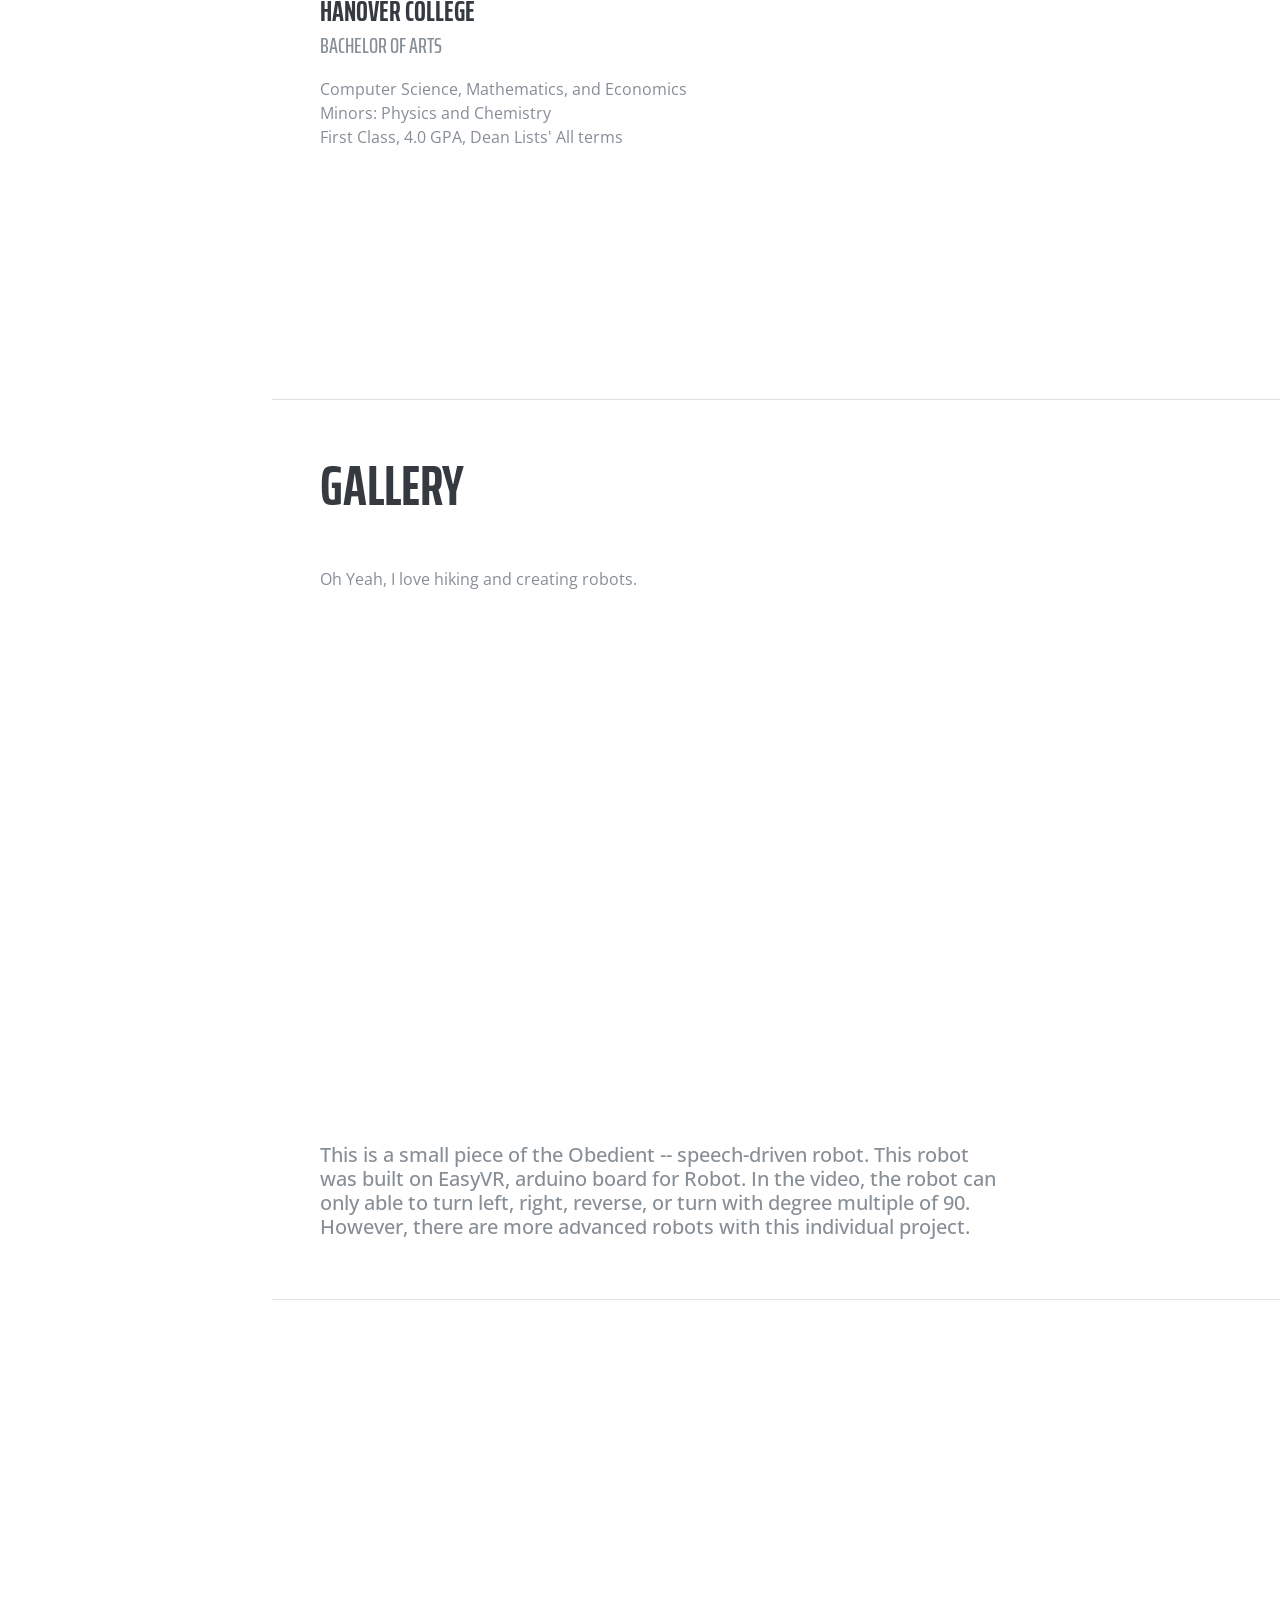
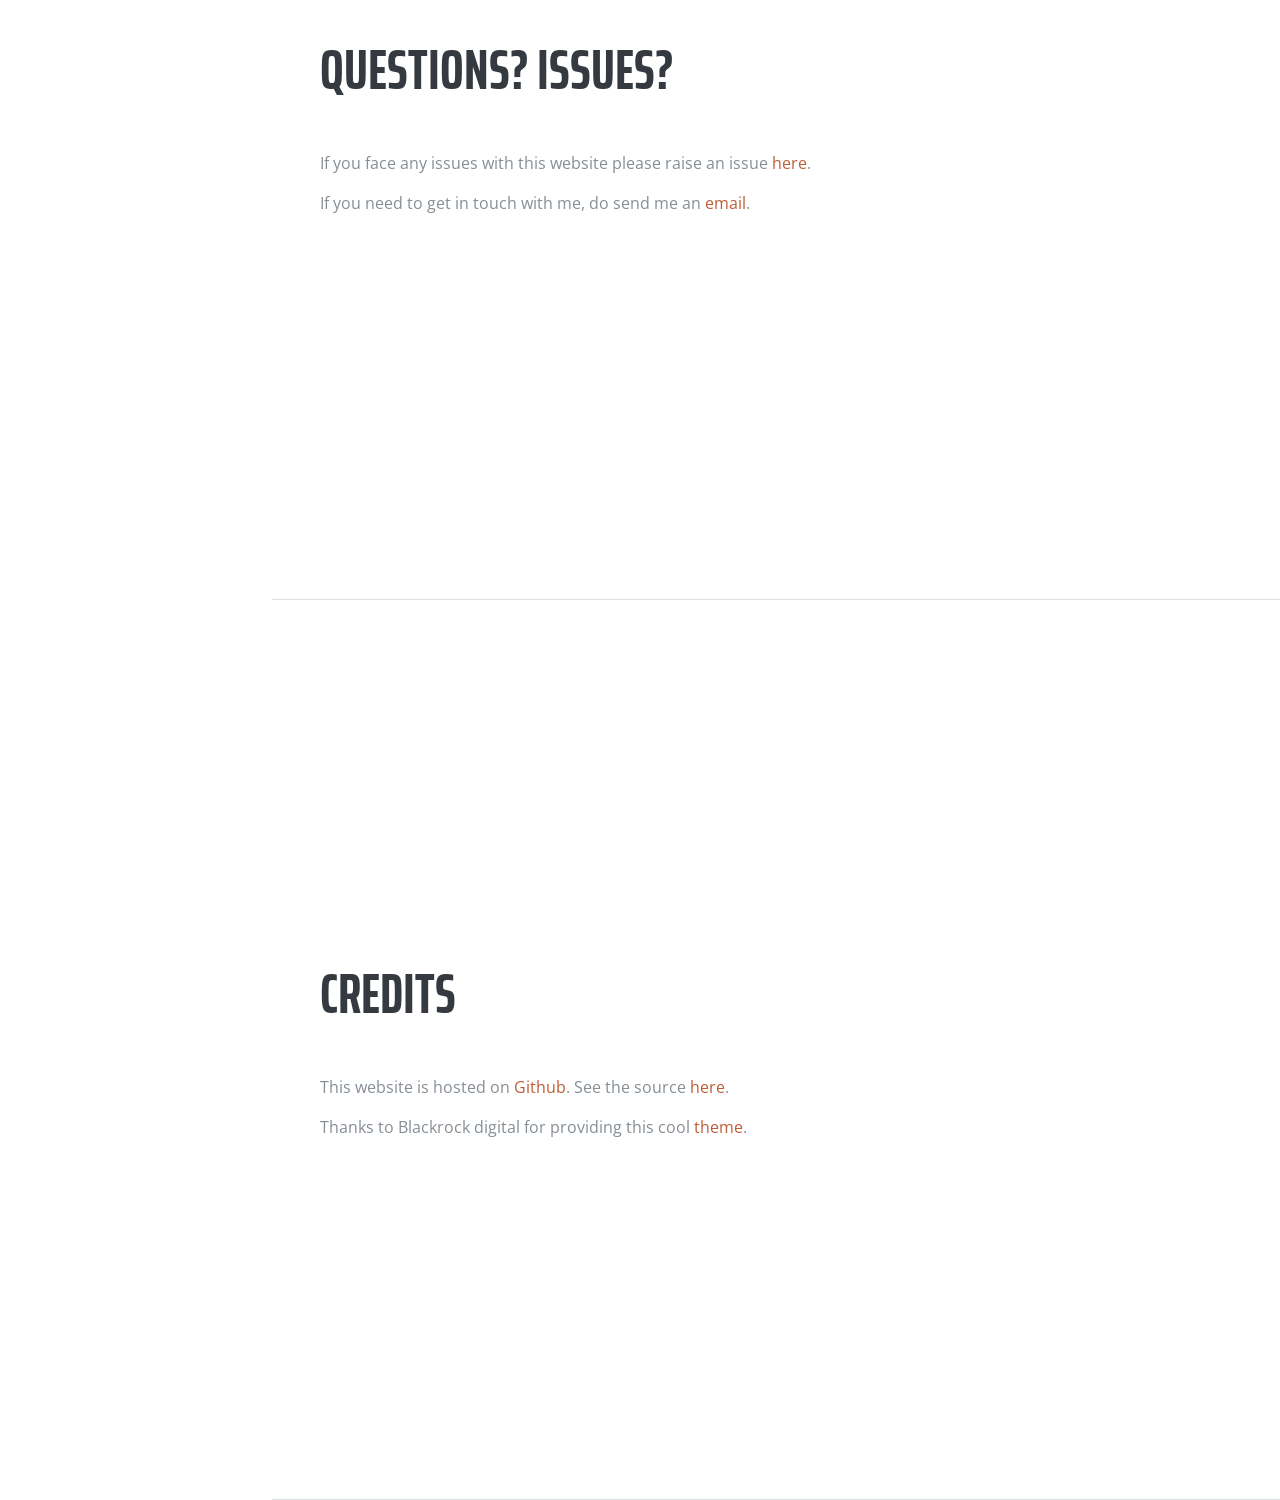
==== commit bb751655: "Reduced size for youtube video" ====
--- a/index.html
+++ b/index.html
@@ -283,7 +283,7 @@
             </ol>
             <div class="carousel-inner">
               <div class="carousel-item active">
-                 <iframe width="840" height="630" src="https://www.youtube.com/embed/-mjBWnT3qRQ" frameborder="0" allow="accelerometer; autoplay; encrypted-media; gyroscope; picture-in-picture" allowfullscreen></iframe> 
+                 <iframe width="740" height="530" src="https://www.youtube.com/embed/-mjBWnT3qRQ" frameborder="0" allow="accelerometer; autoplay; encrypted-media; gyroscope; picture-in-picture" allowfullscreen></iframe> 
                 <div>
                   <h5>This is a small piece of the Obedient -- speech-driven robot. This robot was built on EasyVR, arduino board for Robot. In the video, the robot can only able to turn left, right, reverse, or turn with degree multiple of 90. However, there are more advanced robots with this individual project.</h5>
                 </div>
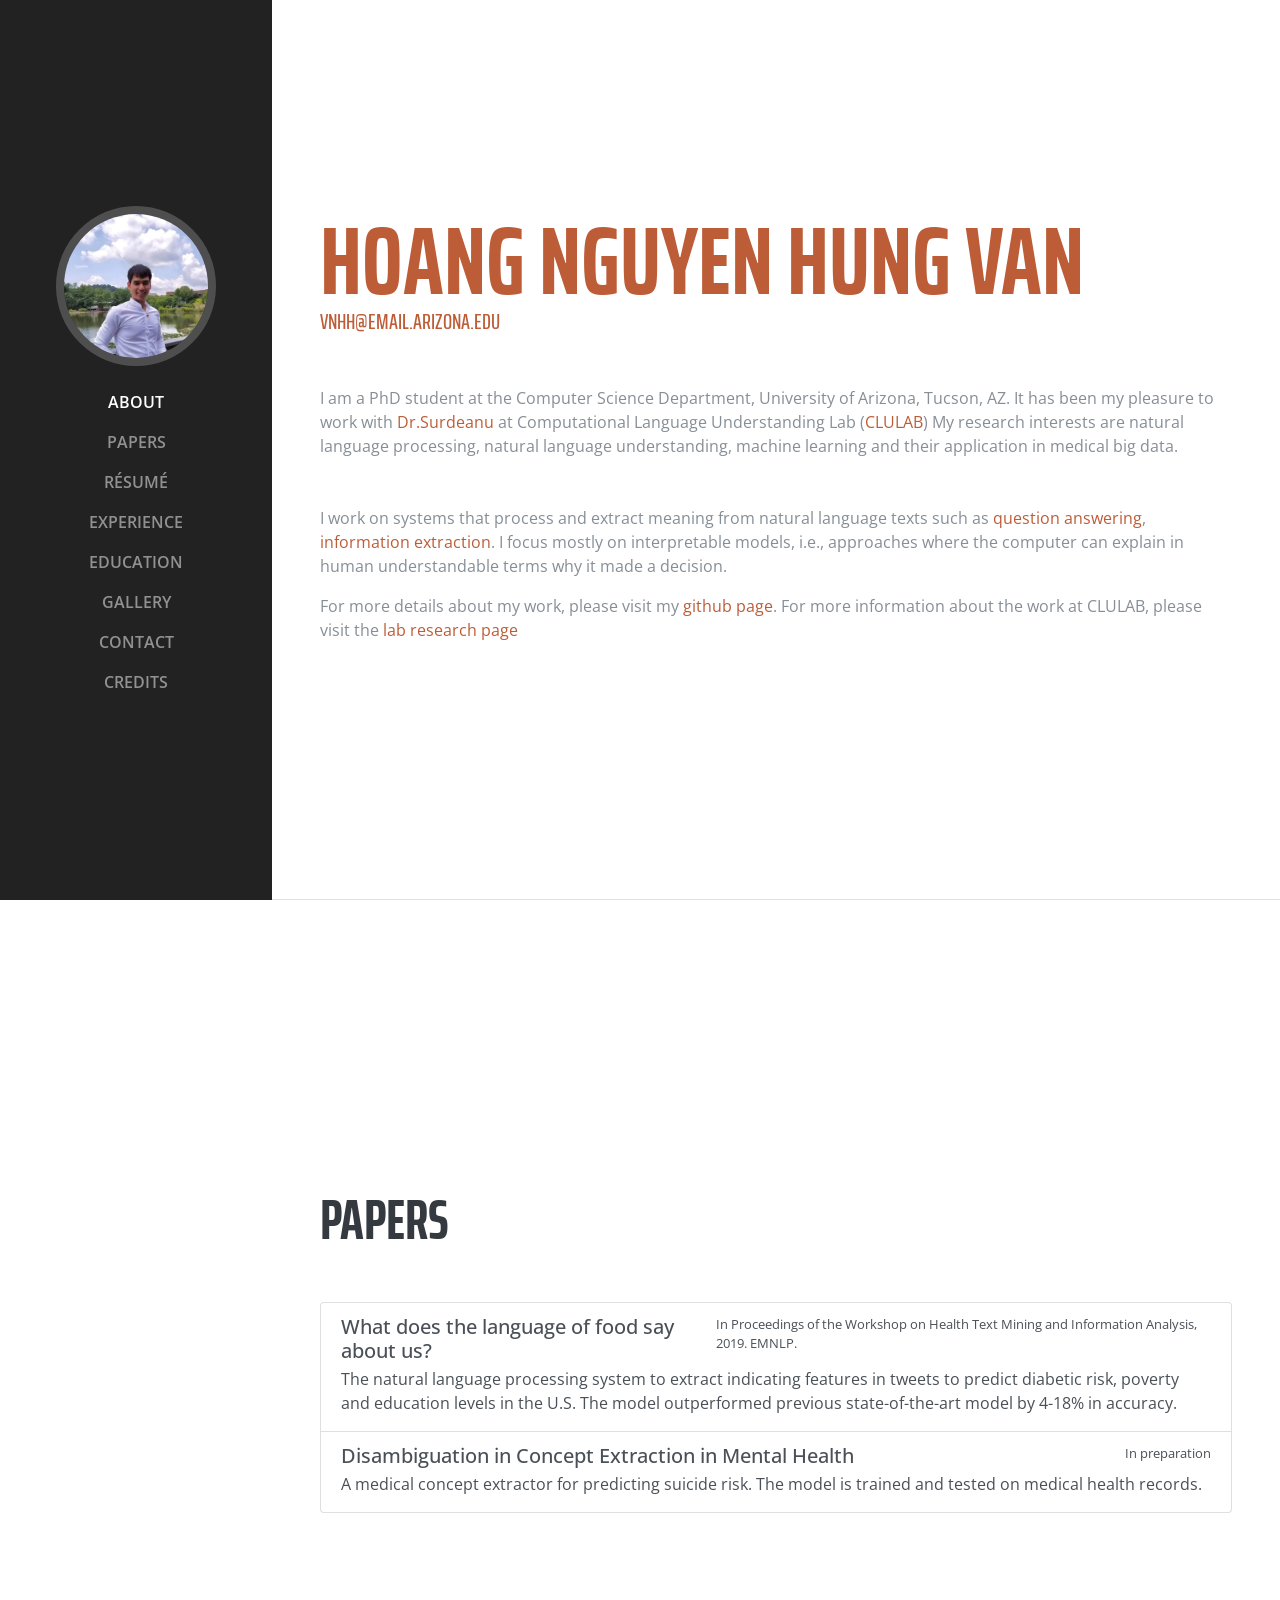
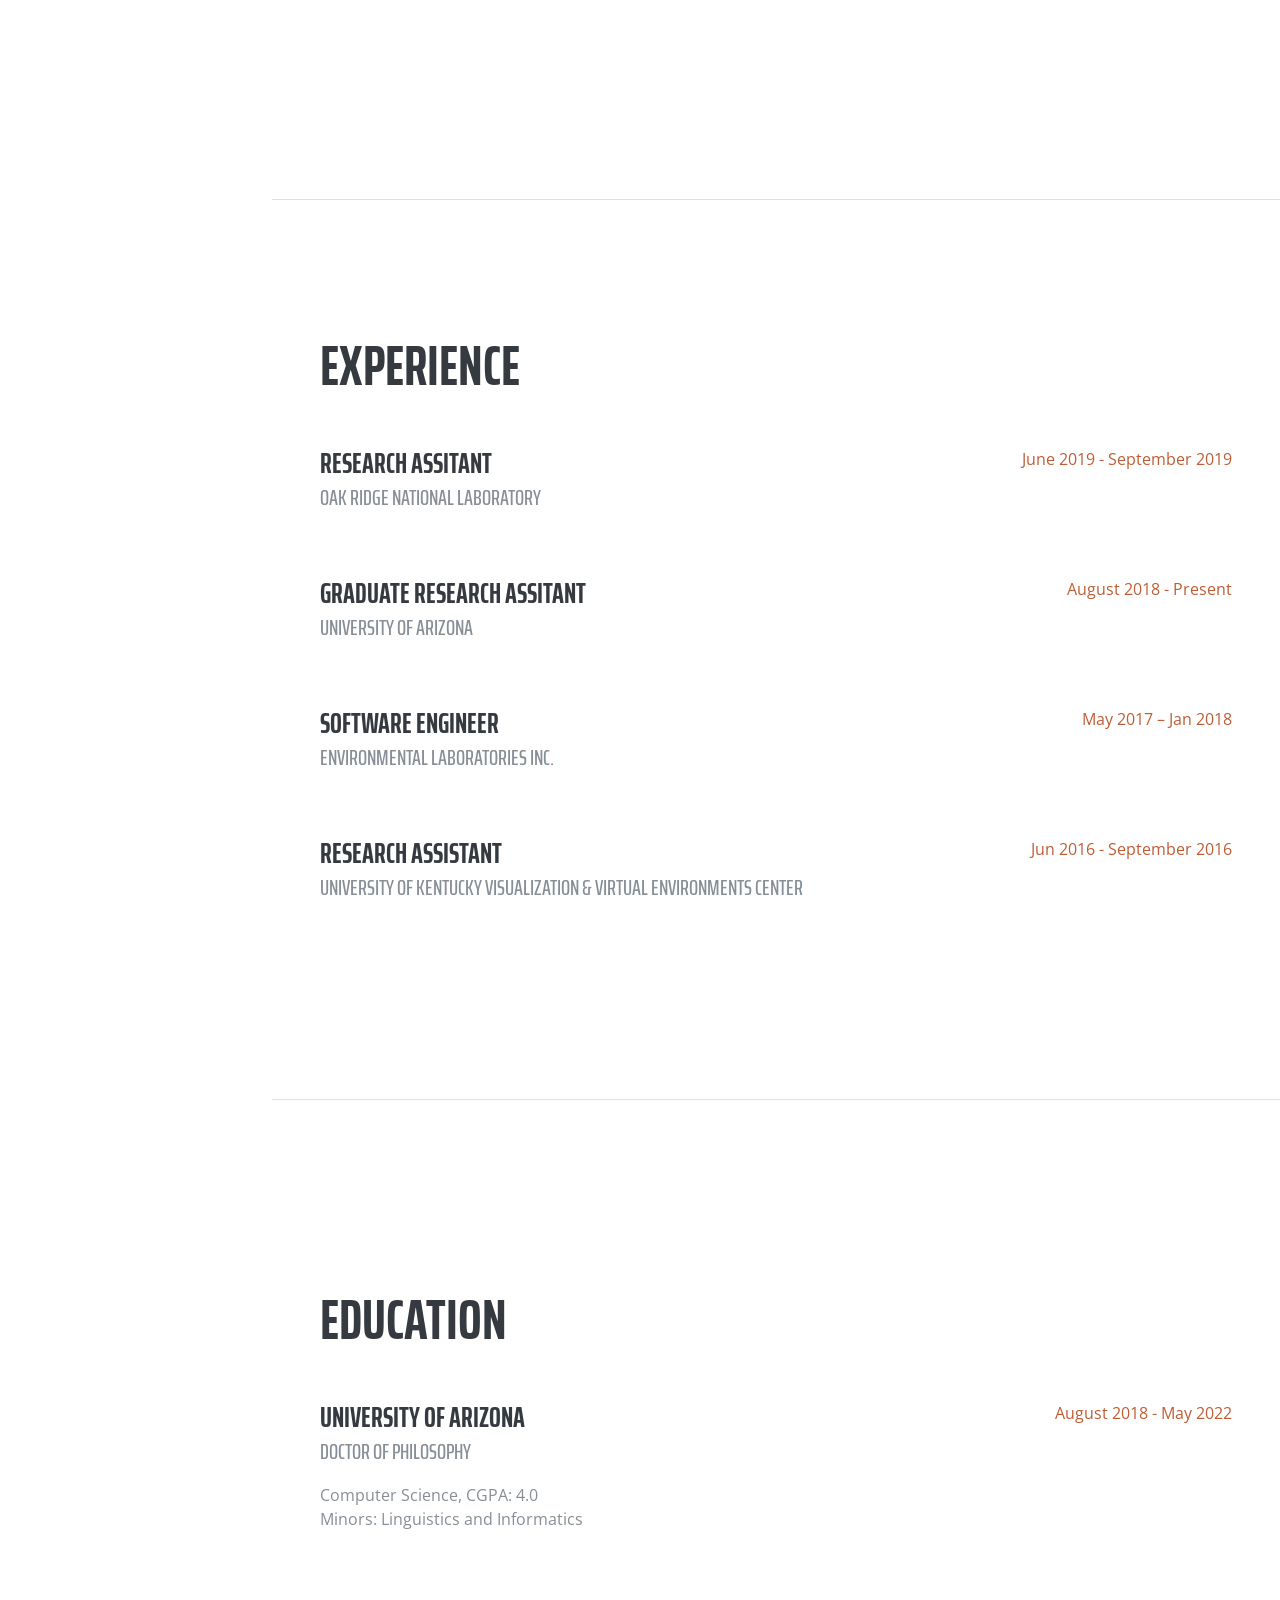
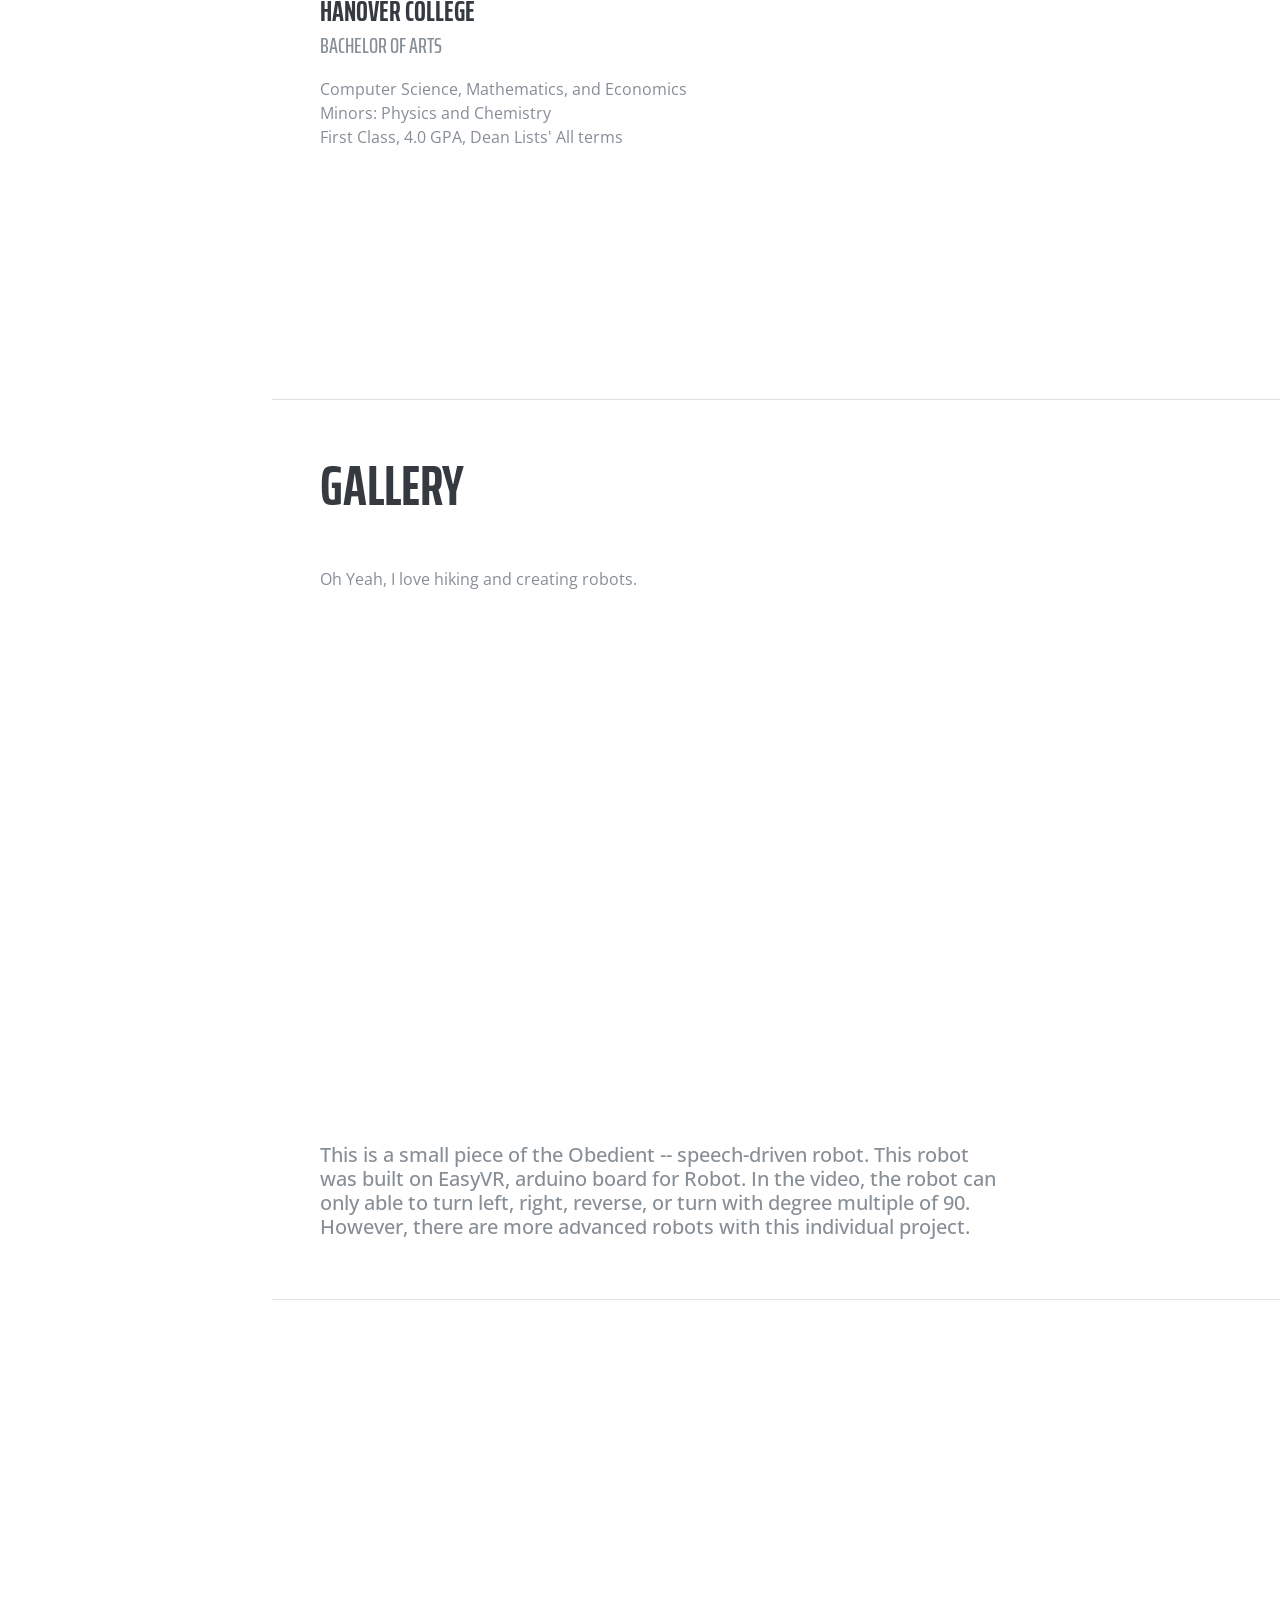
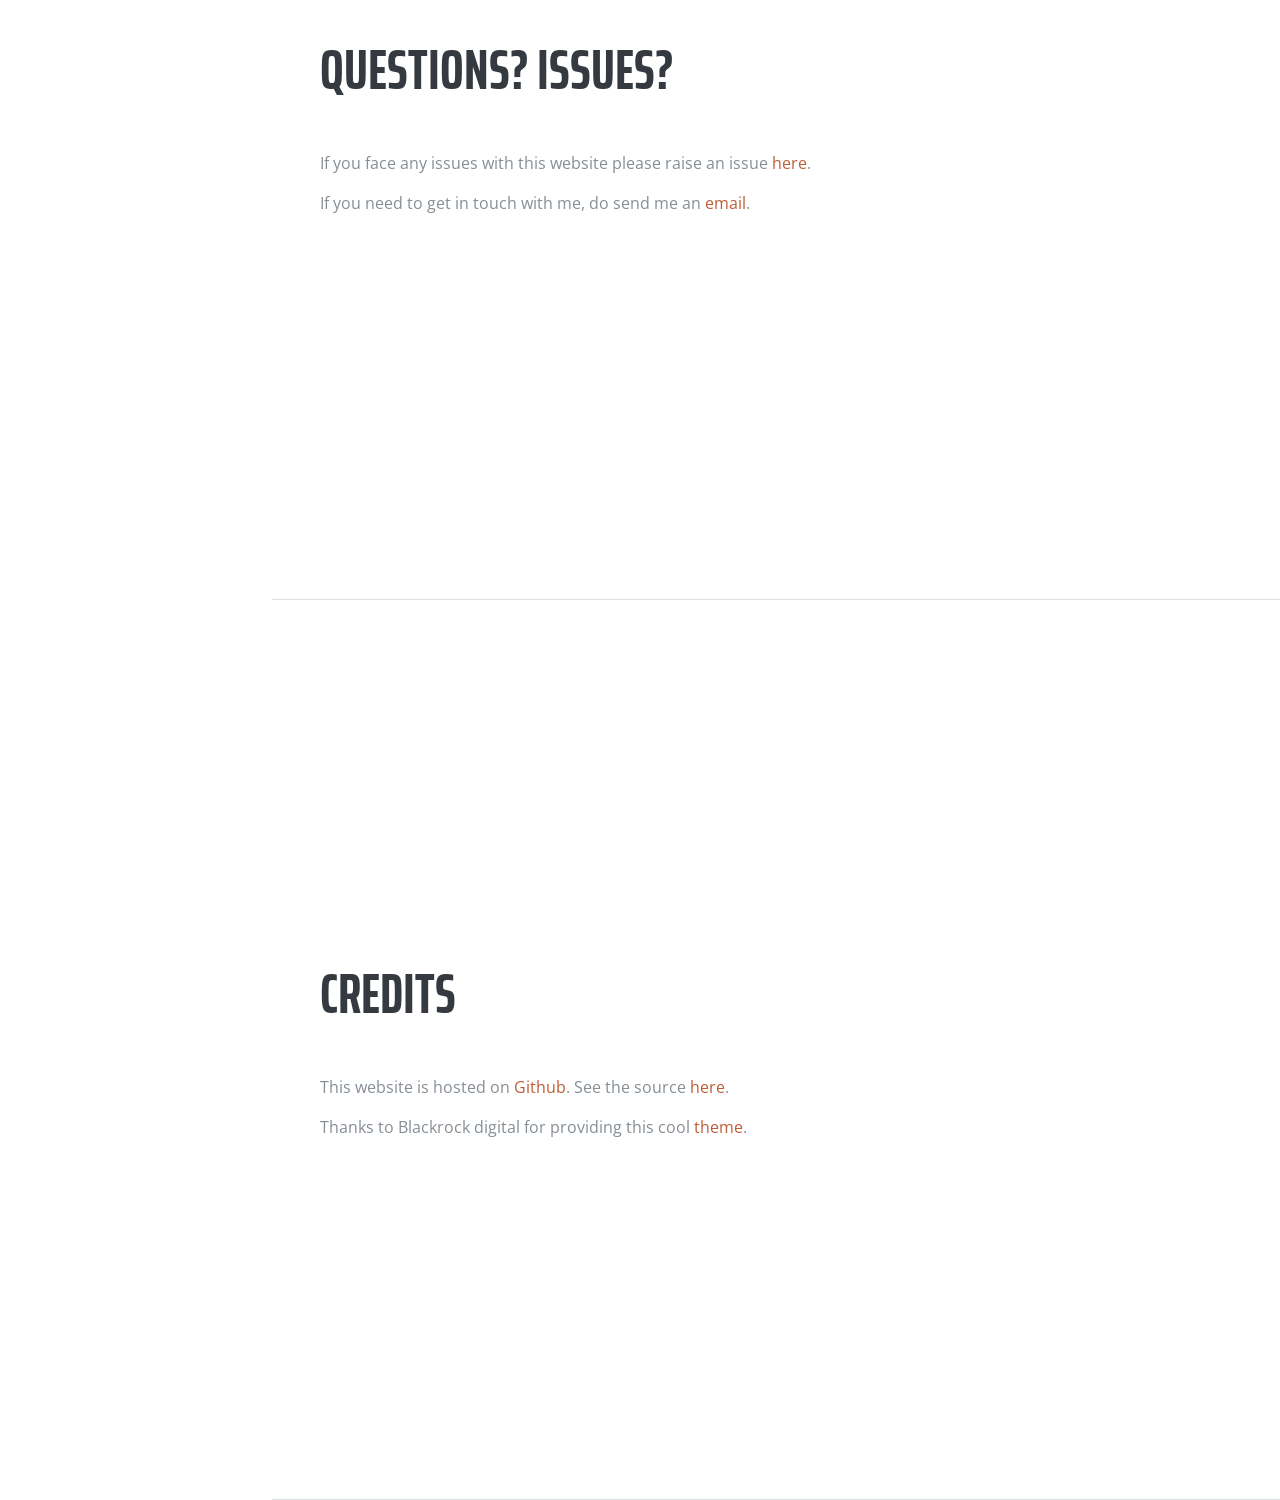
==== commit c0a1b358: "Update index.html Updated accepted papers" ====
--- a/index.html
+++ b/index.html
@@ -139,7 +139,7 @@
             <a data-toggle="tooltip" title="View Article" href="" class="list-group-item list-group-item-action flex-column align-items-start">
               <div class="d-flex w-100 justify-content-between">
                 <h5 class="mb-1">What does the language of food say about us?</h5>
-                <small>In preparation Sep 15th, 2019</small>
+                <small>In Proceedings of the Workshop on Health Text Mining and Information Analysis, 2019. EMNLP.</small>
               </div>
               <p class="mb-1">The natural language processing system to extract indicating features in tweets to predict diabetic risk, poverty and education levels in the U.S. The model outperformed previous state-of-the-art model by 4-18% in accuracy.</p>
             </a>
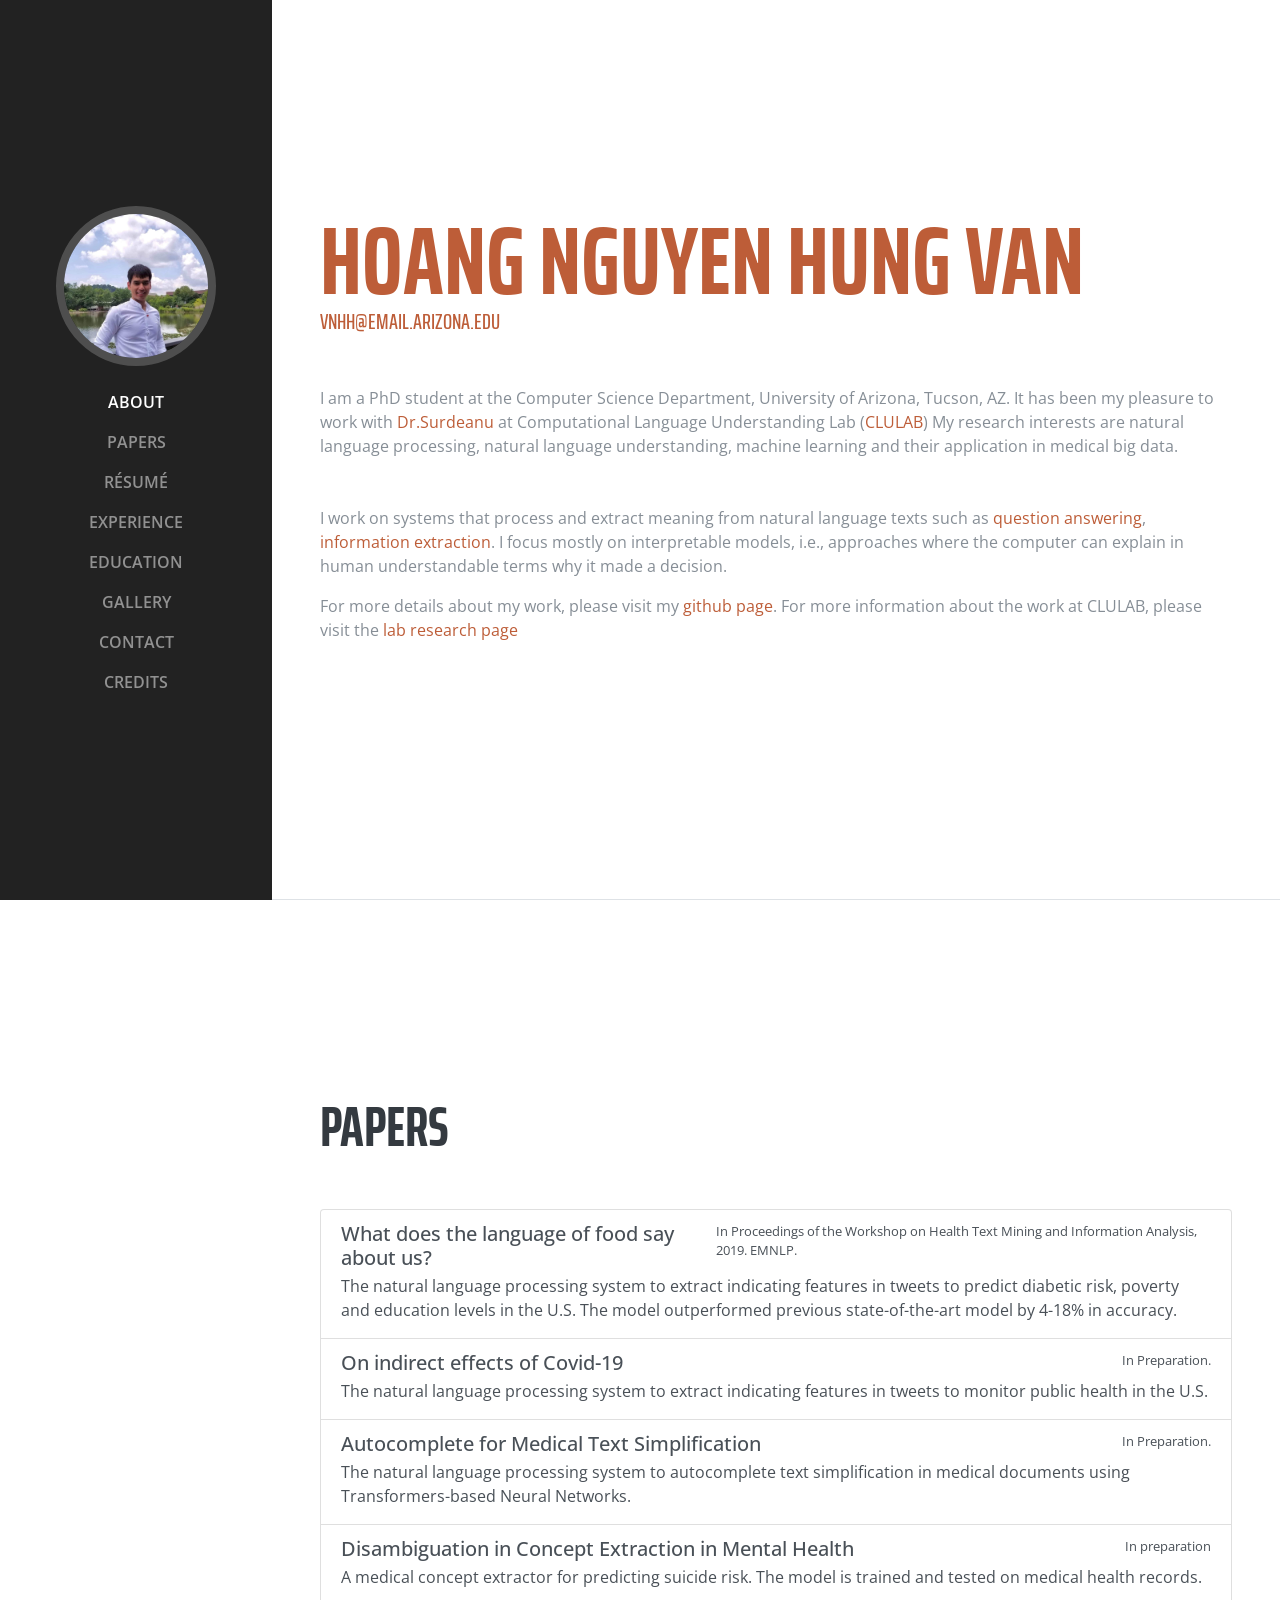
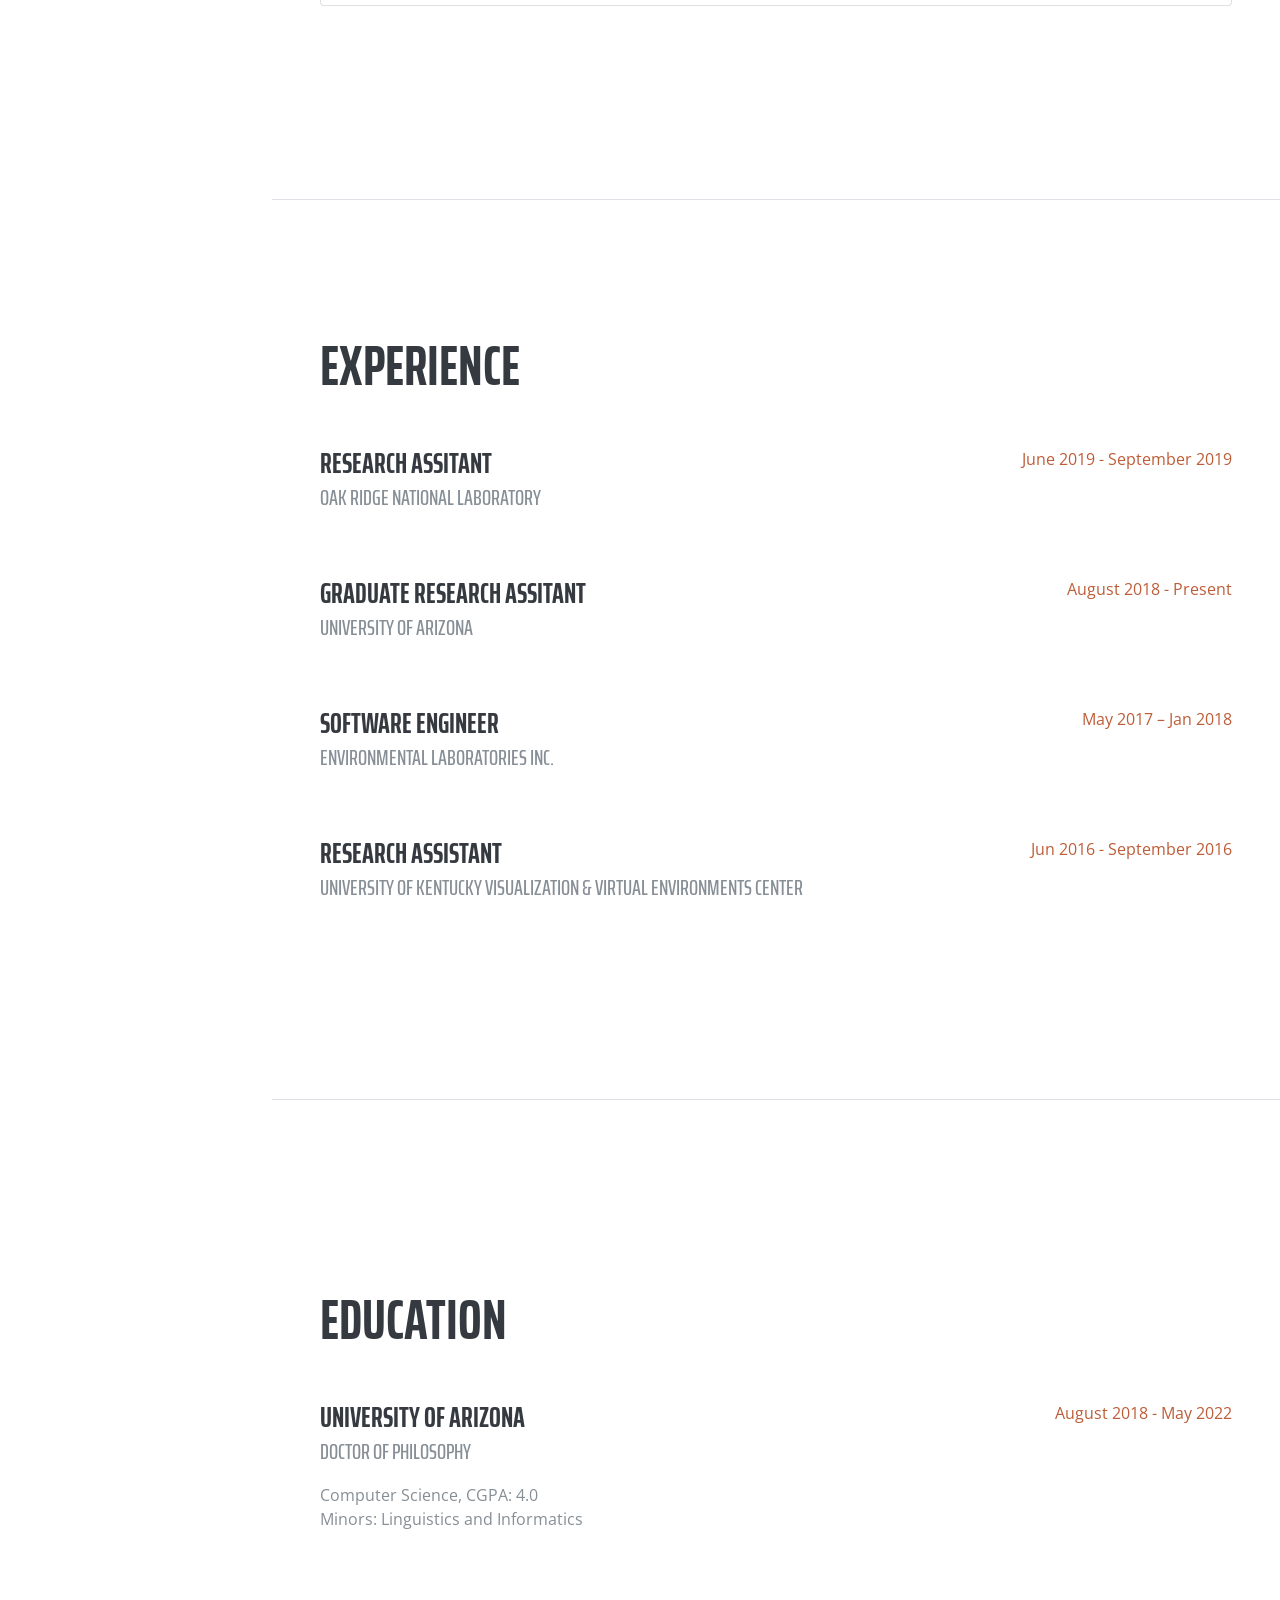
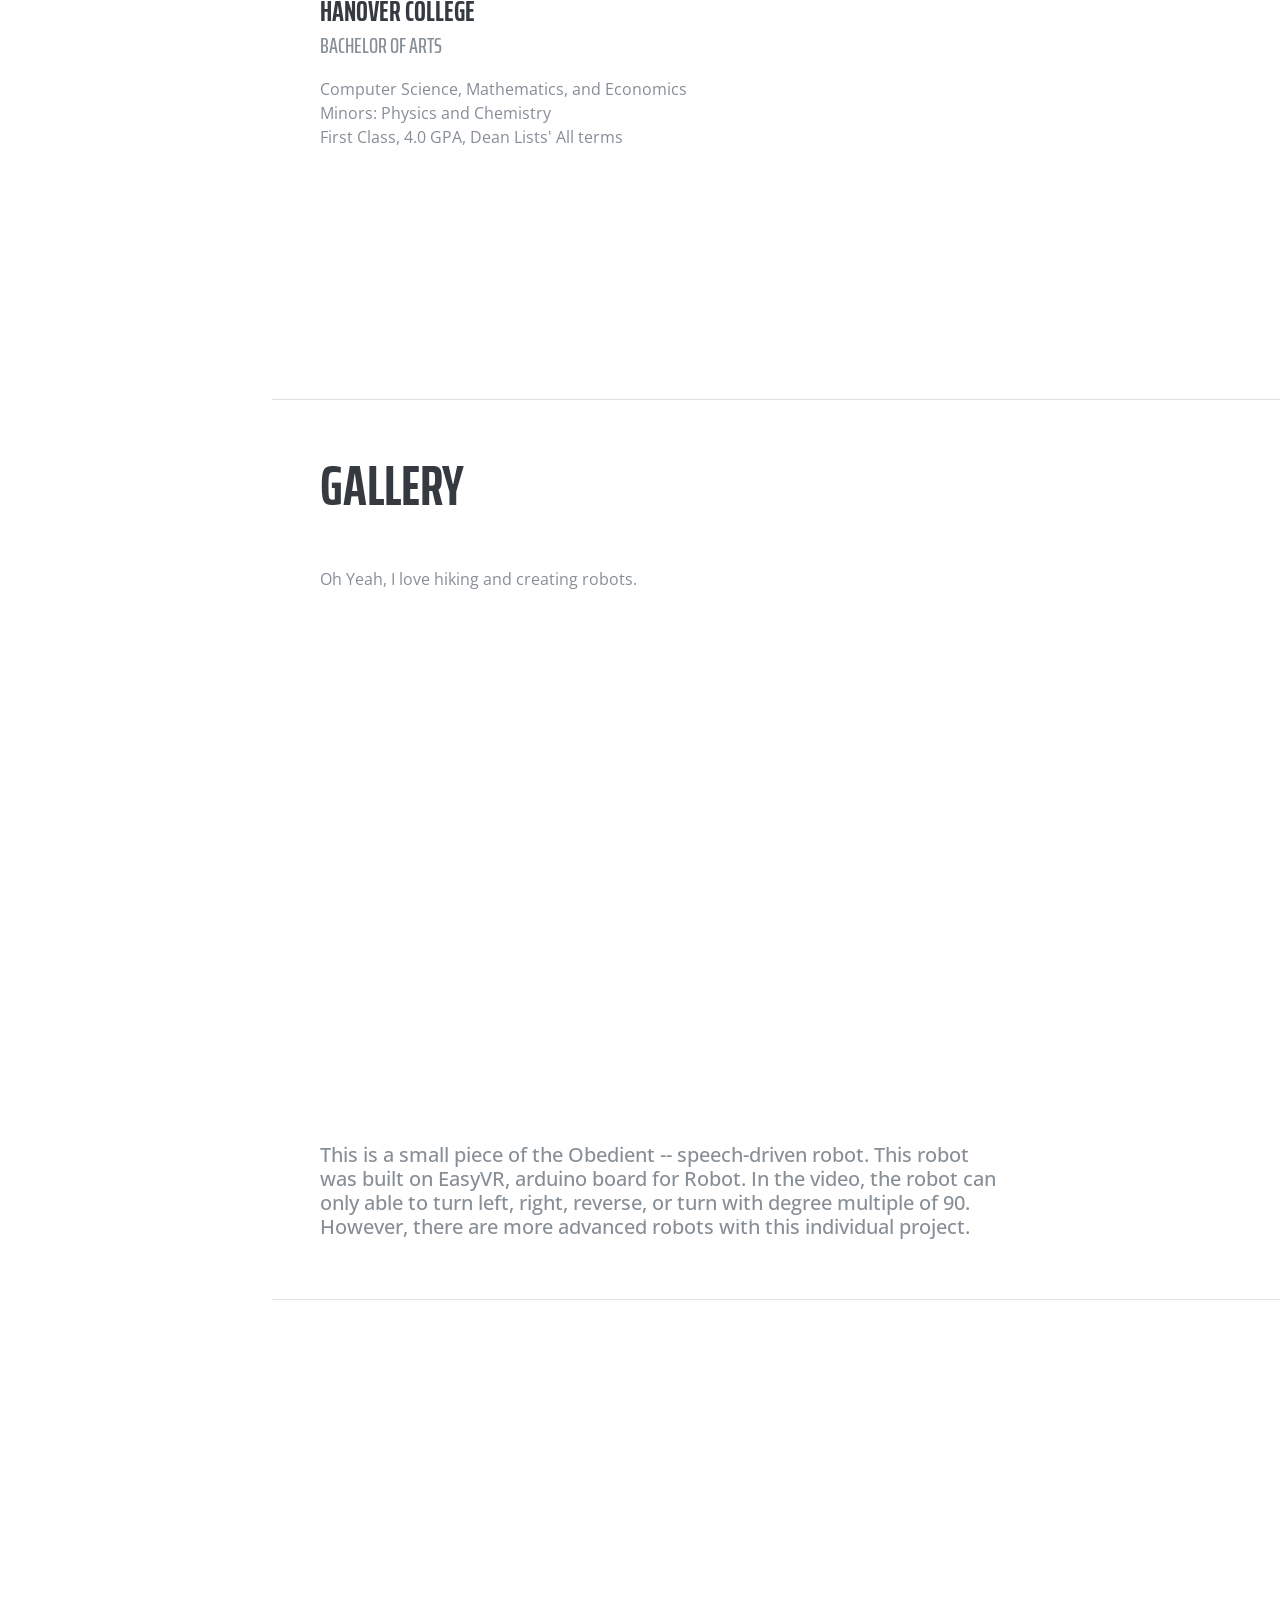
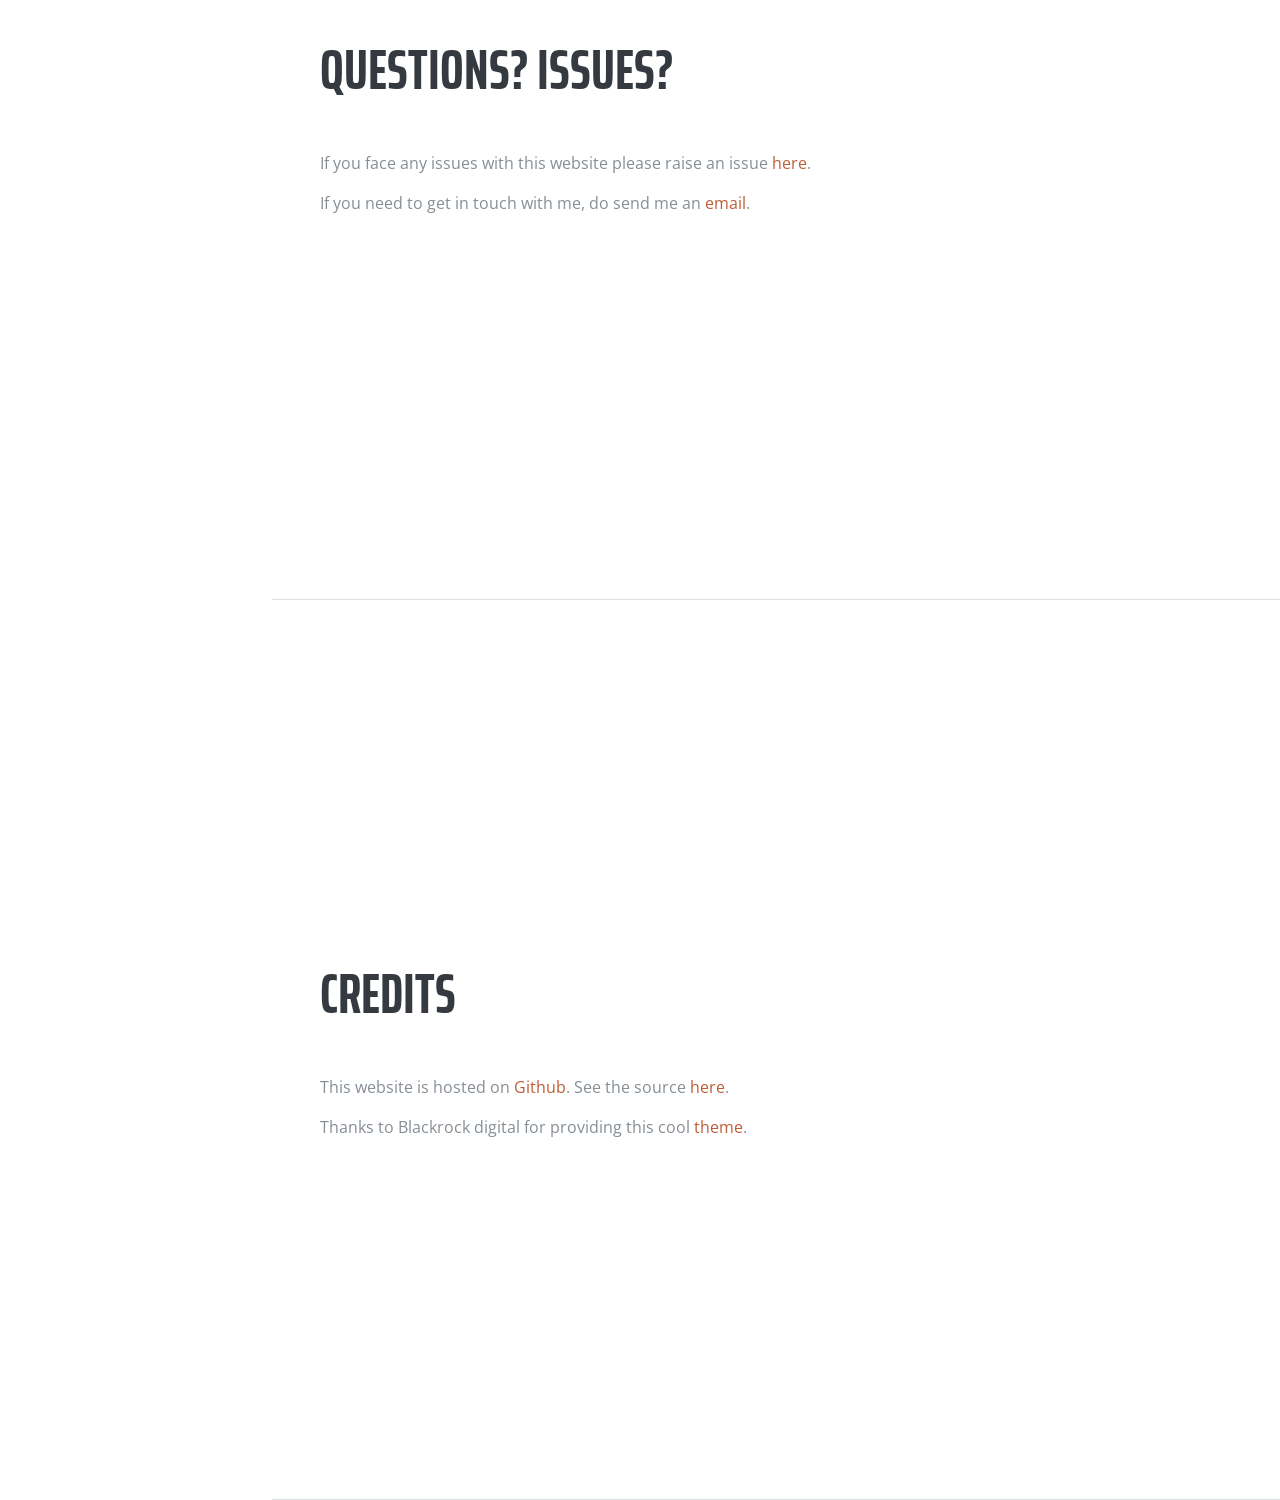
==== commit 9d988a1b: "Added two recent paper in 2020" ====
--- a/index.html
+++ b/index.html
@@ -145,6 +145,20 @@
             </a>
             <a data-toggle="tooltip" title="View Article" href="" class="list-group-item list-group-item-action flex-column align-items-start">
               <div class="d-flex w-100 justify-content-between">
+                <h5 class="mb-1">On indirect effects of Covid-19</h5>
+                <small>In Preparation.</small>
+              </div>
+              <p class="mb-1">The natural language processing system to extract indicating features in tweets to monitor public health in the U.S.</p>
+            </a>
+            <a data-toggle="tooltip" title="View Article" href="" class="list-group-item list-group-item-action flex-column align-items-start">
+              <div class="d-flex w-100 justify-content-between">
+                <h5 class="mb-1">Autocomplete for Medical Text Simplification</h5>
+                <small>In Preparation.</small>
+              </div>
+              <p class="mb-1">The natural language processing system to autocomplete text simplification in medical documents using Transformers-based Neural Networks.</p>
+            </a>
+            <a data-toggle="tooltip" title="View Article" href="" class="list-group-item list-group-item-action flex-column align-items-start">
+              <div class="d-flex w-100 justify-content-between">
                 <h5 class="mb-1">Disambiguation in Concept Extraction in Mental Health</h5>
                 <small>In preparation</small>
               </div>
